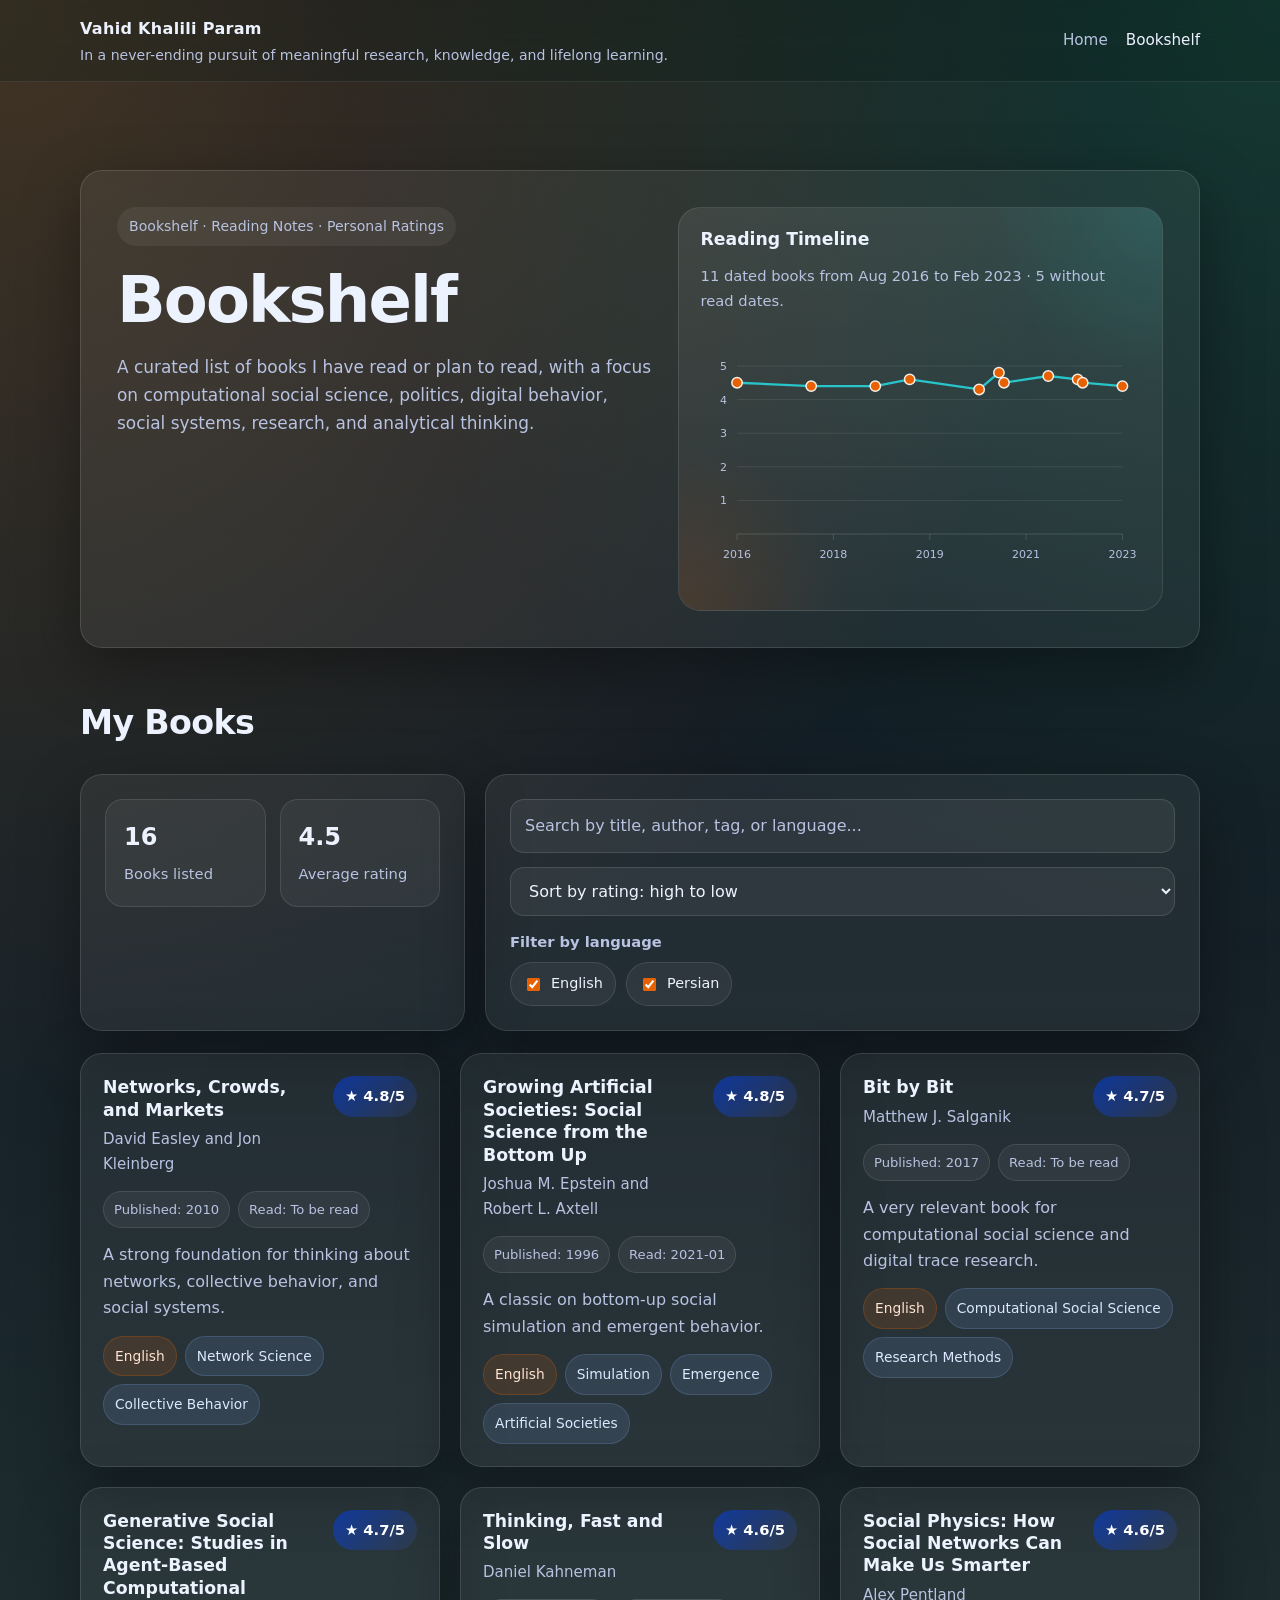
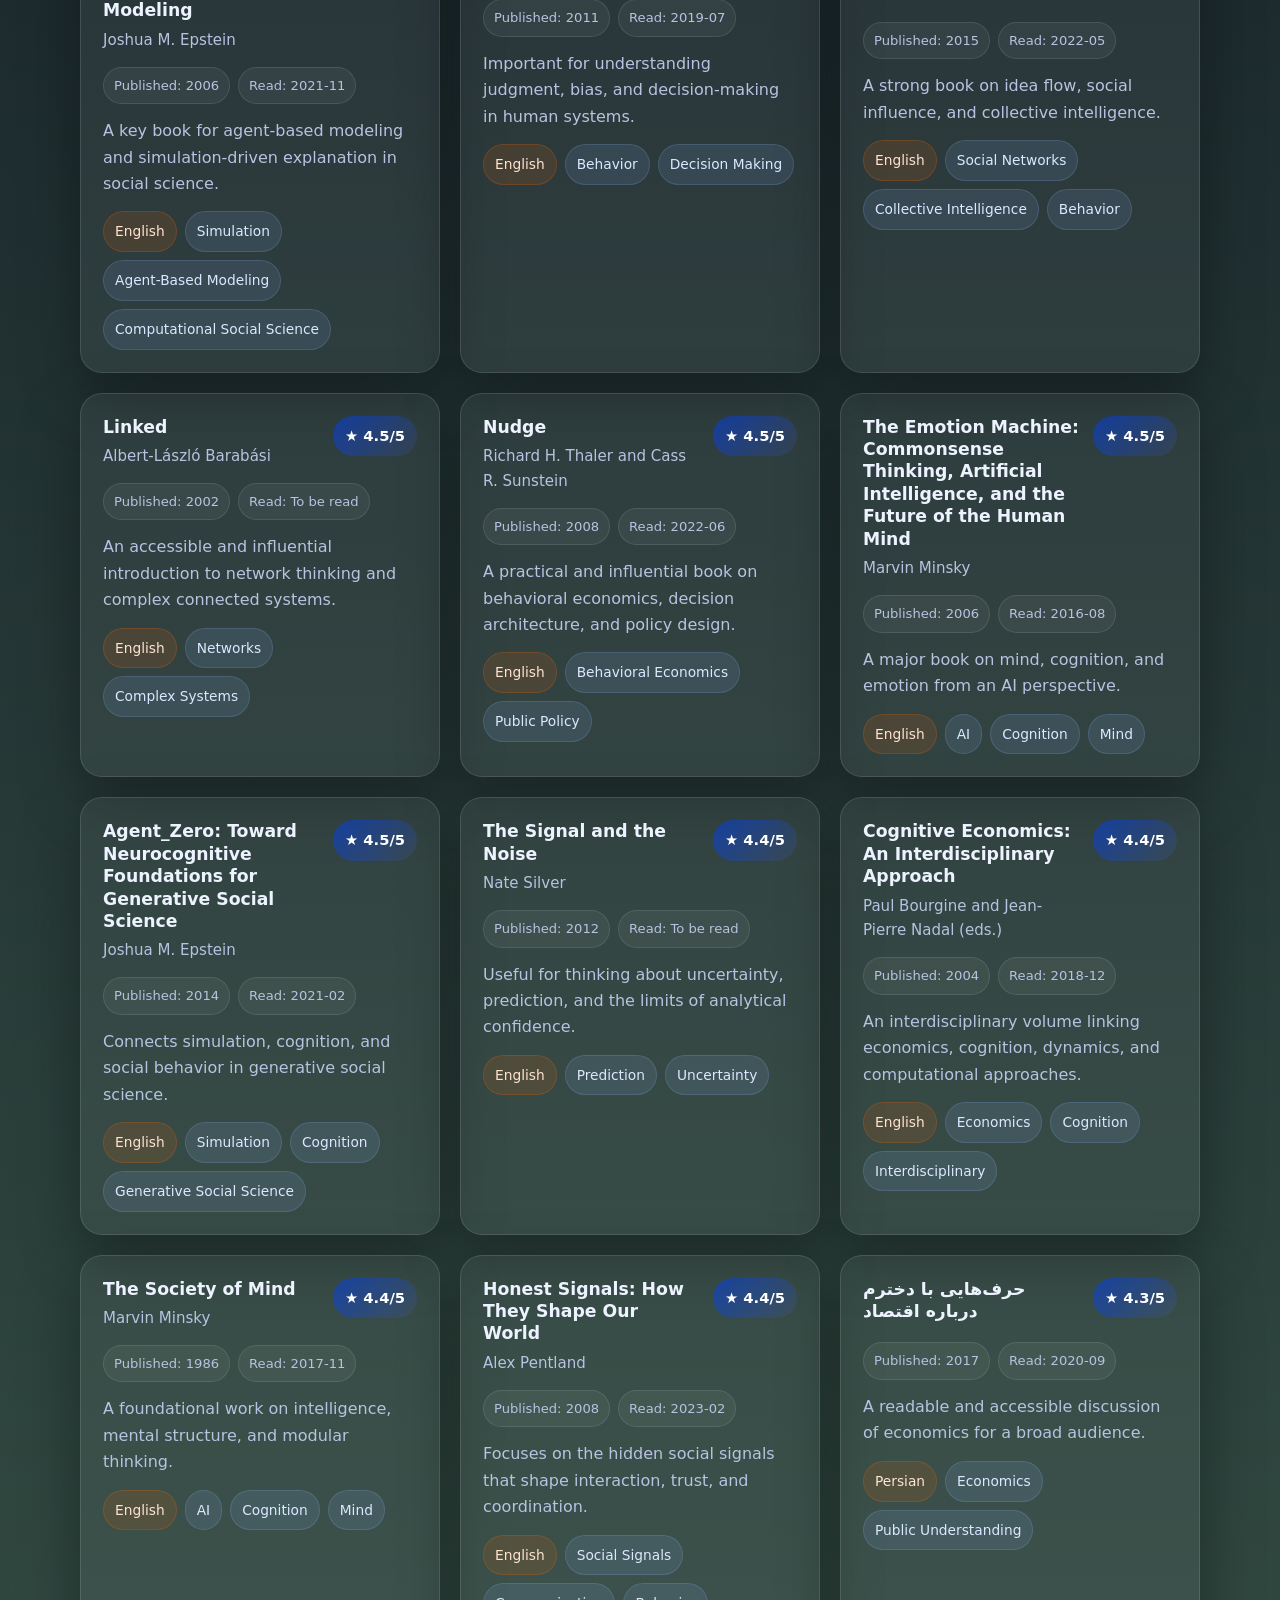
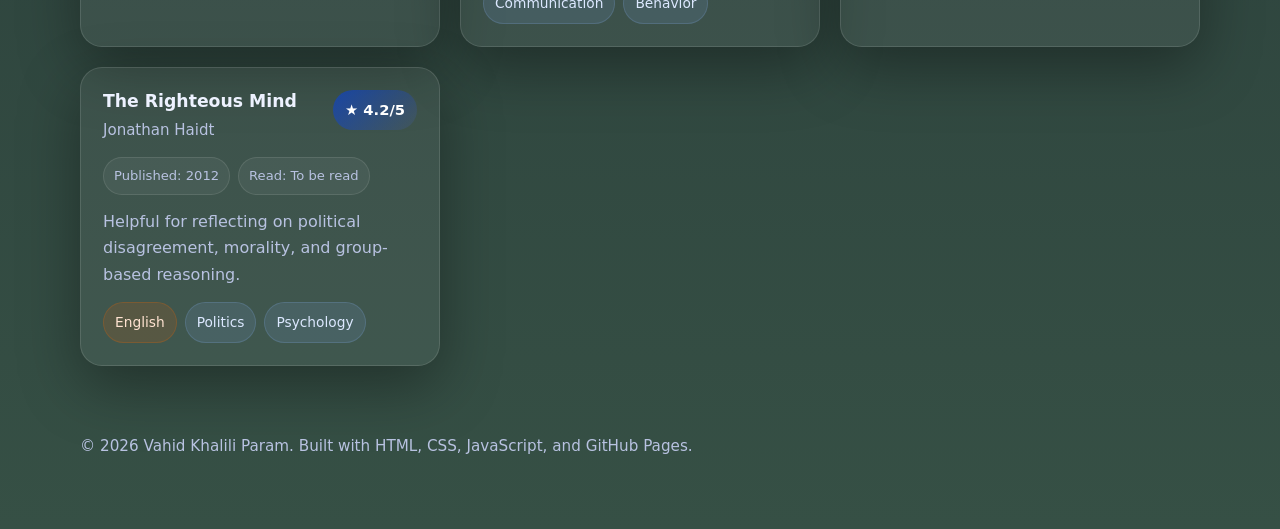
==== bookshelf/index.html @ 1da54e29 "Add reading visualization card and enhance bookshelf layout" ====
<!DOCTYPE html>
<html lang="en">
<head>
  <meta charset="UTF-8" />
  <meta name="viewport" content="width=device-width, initial-scale=1.0" />
  <title>Bookshelf | Vahid Khalili Param</title>
  <meta
    name="description"
    content="A personal bookshelf by Vahid Khalili Param, featuring selected books and ratings across computational social science, networks, politics, and research."
  />
  <meta name="robots" content="index,follow" />
  <link rel="canonical" href="https://vahidparam.com/bookshelf/" />

  <style>
    :root {
      --bg: #0b1020;
      --bg-soft: #131a31;
      --card: rgba(255,255,255,0.06);
      --card-border: rgba(255,255,255,0.12);
      --text: #edf2ff;
      --muted: #b8c2e1;
      --accent: #E86100;
      --accent-2: #003fec8f;
      --accent-3: #7177cf1a;
      --lab_accent: rgba(39, 208, 214, 0.582);
      --shadow: 0 20px 60px rgba(0,0,0,0.35);
      --radius: 22px;
      --max: 1120px;
    }

    * { box-sizing: border-box; }
    html { scroll-behavior: smooth; }

    body {
      margin: 0;
      font-family: Inter, ui-sans-serif, system-ui, -apple-system, BlinkMacSystemFont, "Segoe UI", sans-serif;
      color: var(--text);
      background:
        radial-gradient(circle at top left, rgba(179, 127, 50, 0.329), transparent 28%),
        radial-gradient(circle at top right, rgba(27, 77, 60, 0.699), transparent 24%),
        linear-gradient(180deg, #0a0f1d 0%, #365045 100%);
      line-height: 1.65;
      min-height: 100vh;
    }

    a { color: inherit; text-decoration: none; }
    img { max-width: 100%; display: block; }

    .container {
      width: min(var(--max), calc(100% - 32px));
      margin: 0 auto;
    }

    .topbar {
      position: sticky;
      top: 0;
      z-index: 30;
      backdrop-filter: blur(22px);
      background: rgba(10, 29, 25, 0.253);
      border-bottom: 1px solid rgba(255,255,255,0.08);
    }

    .nav {
      display: flex;
      align-items: center;
      justify-content: space-between;
      padding: 16px 0;
      gap: 16px;
    }

    .brand {
      font-weight: 800;
      letter-spacing: 0.02em;
      display: inline-block;
    }

    .brand-block {
      display: flex;
      flex-direction: column;
      align-items: flex-start;
      gap: 4px;
    }

    .brand-subtitle {
      font-size: 0.88rem;
      color: var(--muted);
      line-height: 1.3;
    }

    .nav-links {
      display: flex;
      gap: 18px;
      flex-wrap: wrap;
      color: var(--muted);
      font-size: 0.95rem;
    }

    .nav-links a:hover,
    .nav-links a.active {
      color: var(--text);
    }

    .page-hero {
      padding: 88px 0 28px;
    }

    .hero-card,
    .panel,
    .book-card {
      background: var(--card);
      border: 1px solid var(--card-border);
      border-radius: var(--radius);
      box-shadow: var(--shadow);
    }

    .hero-card {
      padding: 36px;
    }

    .page-hero-grid {
      display: grid;
      grid-template-columns: 1.05fr 0.95fr;
      gap: 24px;
      align-items: stretch;
    }

    .eyebrow {
      display: inline-flex;
      align-items: center;
      gap: 8px;
      padding: 8px 12px;
      border-radius: 999px;
      background: rgba(255,255,255,0.06);
      color: var(--muted);
      font-size: 0.88rem;
      margin-bottom: 18px;
    }

    h1, h2, h3 {
      line-height: 1.15;
      margin: 0 0 10px;
    }

    h1 {
      font-size: clamp(2.2rem, 5vw, 4.2rem);
      letter-spacing: -0.03em;
      margin-bottom: 16px;
    }

    h2 {
      font-size: clamp(1.6rem, 2.6vw, 2.3rem);
      letter-spacing: -0.02em;
      margin-bottom: 14px;
    }

    .lead {
      color: var(--muted);
      font-size: 1.06rem;
      max-width: 70ch;
      margin-bottom: 0;
    }

    .reading-viz-card {
      position: relative;
      min-height: 100%;
      padding: 22px;
      border-radius: 22px;
      background: linear-gradient(180deg, rgba(255,255,255,0.08), rgba(255,255,255,0.03));
      border: 1px solid rgba(255,255,255,0.1);
      overflow: hidden;
    }

    .reading-viz-card::after {
      content: "";
      position: absolute;
      inset: 0;
      pointer-events: none;
      background:
        radial-gradient(circle at top right, rgba(39, 208, 214, 0.12), transparent 28%),
        radial-gradient(circle at bottom left, rgba(232, 97, 0, 0.14), transparent 26%);
    }

    .reading-viz-head,
    .timeline-chart,
    .timeline-tooltip {
      position: relative;
      z-index: 1;
    }

    .reading-viz-head {
      margin-bottom: 12px;
    }

    .reading-viz-title {
      font-size: 1.08rem;
      margin-bottom: 6px;
    }

    .timeline-chart {
      position: relative;
      min-height: 260px;
    }

    .timeline-svg {
      width: 100%;
      height: 260px;
      display: block;
      overflow: visible;
    }

    .timeline-grid {
      stroke: rgba(255,255,255,0.08);
      stroke-width: 1;
    }

    .timeline-axis {
      stroke: rgba(255,255,255,0.14);
      stroke-width: 1;
    }

    .timeline-line {
      fill: none;
      stroke: rgba(39, 208, 214, 0.92);
      stroke-width: 2.3;
      stroke-linecap: round;
      stroke-linejoin: round;
    }

    .timeline-point {
      fill: var(--accent);
      stroke: rgba(255,255,255,0.9);
      stroke-width: 1.5;
      cursor: pointer;
      transition: transform 0.18s ease, r 0.18s ease, fill 0.18s ease, stroke 0.18s ease;
      transform-origin: center;
    }

    .timeline-point.is-active {
      fill: rgba(39, 208, 214, 0.96);
      stroke: #ffffff;
    }

    .timeline-label {
      fill: var(--muted);
      font-size: 11px;
      font-family: Inter, ui-sans-serif, system-ui, -apple-system, BlinkMacSystemFont, "Segoe UI", sans-serif;
    }

    .timeline-tooltip {
      position: absolute;
      top: 0;
      left: 0;
      max-width: min(290px, calc(100% - 16px));
      padding: 14px 16px;
      border-radius: 16px;
      background: rgba(10,16,32,0.96);
      border: 1px solid rgba(255,255,255,0.12);
      box-shadow: 0 18px 40px rgba(0,0,0,0.38);
      pointer-events: none;
      transform: translate(-9999px, -9999px);
      backdrop-filter: blur(10px);
    }

    .timeline-tooltip[hidden] {
      display: none;
    }

    .tooltip-title {
      font-size: 0.98rem;
      font-weight: 700;
      margin-bottom: 4px;
      line-height: 1.35;
    }

    .tooltip-author {
      color: var(--muted);
      font-size: 0.9rem;
      margin-bottom: 8px;
    }

    .tooltip-row {
      font-size: 0.86rem;
      color: var(--text);
      margin-bottom: 4px;
      line-height: 1.4;
    }

    .timeline-empty {
      min-height: 180px;
      display: grid;
      place-items: center;
      text-align: center;
      padding: 20px;
      border-radius: 18px;
      background: rgba(255,255,255,0.03);
      border: 1px dashed rgba(255,255,255,0.12);
      color: var(--muted);
    }

    section {
      padding: 28px 0;
    }

    .section-head {
      display: flex;
      align-items: end;
      justify-content: space-between;
      gap: 20px;
      margin-bottom: 18px;
    }

    .panel {
      padding: 24px;
    }

    .books-toolbar {
      display: grid;
      grid-template-columns: 0.7fr 1.3fr;
      gap: 20px;
      margin-bottom: 22px;
    }

    .stats-row {
      display: grid;
      grid-template-columns: repeat(2, 1fr);
      gap: 14px;
    }

    .stat {
      padding: 18px;
      border-radius: 18px;
      background: rgba(255,255,255,0.05);
      border: 1px solid rgba(255,255,255,0.1);
    }

    .stat strong {
      display: block;
      font-size: 1.5rem;
      margin-bottom: 4px;
    }

    .search-wrap {
      display: flex;
      flex-direction: column;
      gap: 14px;
      justify-content: center;
    }

    .search-input,
    .sort-select {
      width: 100%;
      padding: 13px 14px;
      border-radius: 14px;
      border: 1px solid rgba(255,255,255,0.12);
      background: rgba(255,255,255,0.06);
      color: var(--text);
      outline: none;
      font: inherit;
    }

    .search-input::placeholder {
      color: var(--muted);
    }

    .sort-select option {
      background: #12201d;
      color: var(--text);
    }

    .filter-title {
      font-size: 0.92rem;
      color: var(--muted);
      margin-bottom: 8px;
      font-weight: 600;
    }

    .language-filters {
      display: flex;
      flex-wrap: wrap;
      gap: 10px;
    }

    .filter-chip {
      display: inline-flex;
      align-items: center;
      gap: 8px;
      padding: 9px 12px;
      border-radius: 999px;
      background: rgba(255,255,255,0.05);
      border: 1px solid rgba(255,255,255,0.1);
      color: var(--text);
      cursor: pointer;
      user-select: none;
      font-size: 0.9rem;
    }

    .filter-chip input {
      accent-color: var(--accent);
      cursor: pointer;
    }

    .books-grid {
      display: grid;
      grid-template-columns: repeat(3, 1fr);
      gap: 20px;
    }

    .book-card {
      padding: 22px;
      transition: transform 0.18s ease, border-color 0.18s ease;
    }

    .book-card:hover {
      transform: translateY(-4px);
      border-color: rgba(138,180,255,0.35);
    }

    .book-top {
      display: flex;
      align-items: flex-start;
      justify-content: space-between;
      gap: 14px;
      margin-bottom: 14px;
    }

    .book-title {
      margin: 0;
      font-size: 1.08rem;
      line-height: 1.3;
    }

    .book-author {
      color: var(--muted);
      font-size: 0.94rem;
      margin-top: 6px;
    }

    .rating-badge {
      flex-shrink: 0;
      padding: 8px 12px;
      border-radius: 999px;
      background: linear-gradient(135deg, var(--accent-2), var(--accent-3));
      color: #fff;
      font-weight: 800;
      font-size: 0.92rem;
      white-space: nowrap;
    }

    .book-meta {
      display: flex;
      flex-wrap: wrap;
      gap: 8px;
      margin: 0 0 14px;
    }

    .meta-pill {
      padding: 7px 10px;
      border-radius: 999px;
      background: rgba(255,255,255,0.05);
      border: 1px solid rgba(255,255,255,0.1);
      color: var(--muted);
      font-size: 0.82rem;
    }

    .book-notes {
      color: var(--muted);
      margin: 0 0 14px;
      min-height: 52px;
    }

    .book-tags {
      display: flex;
      flex-wrap: wrap;
      gap: 8px;
    }

    .tag {
      padding: 8px 11px;
      border-radius: 999px;
      background: rgba(138,180,255,0.12);
      color: #dce8ff;
      border: 1px solid rgba(138,180,255,0.18);
      font-size: 0.86rem;
    }

    .tag-language {
      background: rgba(232, 97, 0, 0.14);
      border: 1px solid rgba(232, 97, 0, 0.24);
      color: #ffe3d1;
    }

    .empty-state {
      grid-column: 1 / -1;
      padding: 28px;
      border-radius: var(--radius);
      background: rgba(255,255,255,0.05);
      border: 1px solid rgba(255,255,255,0.1);
      color: var(--muted);
    }

    footer {
      padding: 40px 0 70px;
      color: var(--muted);
      font-size: 0.95rem;
    }

    .small {
      font-size: 0.92rem;
      color: var(--muted);
    }

    @media (max-width: 980px) {
      .page-hero-grid,
      .books-toolbar {
        grid-template-columns: 1fr;
      }

      .books-grid {
        grid-template-columns: 1fr 1fr;
      }
    }

    @media (max-width: 720px) {
      .nav {
        align-items: start;
        flex-direction: column;
      }

      .page-hero {
        padding-top: 56px;
      }

      .hero-card,
      .panel,
      .book-card,
      .reading-viz-card {
        padding: 22px;
      }

      .stats-row,
      .books-grid {
        grid-template-columns: 1fr;
      }

      .timeline-tooltip {
        max-width: calc(100% - 12px);
      }
    }
  </style>
</head>
<body>
  <header class="topbar">
    <div class="container nav">
      <div class="brand-block">
        <a class="brand" href="../">Vahid Khalili Param</a>
        <span class="brand-subtitle">In a never-ending pursuit of meaningful research, knowledge, and lifelong learning.</span>
      </div>

      <nav class="nav-links">
        <a href="../">Home</a>
        <a href="./" class="active">Bookshelf</a>
      </nav>
    </div>
  </header>

  <main>
    <section class="page-hero">
      <div class="container">
        <div class="hero-card">
          <div class="page-hero-grid">
            <div>
              <div class="eyebrow">Bookshelf · Reading Notes · Personal Ratings</div>
              <h1>Bookshelf</h1>
              <p class="lead">
                A curated list of books I have read or plan to read, with a focus on computational social science, politics, digital behavior, social systems, research, and analytical thinking.
              </p>
            </div>

            <div class="reading-viz-card">
              <div class="reading-viz-head">
                <div>
                  <h3 class="reading-viz-title">Reading Timeline</h3>
                  <p id="reading-timeline-meta" class="small">Hover points to inspect books over time.</p>
                </div>
              </div>

              <div id="reading-timeline" class="timeline-chart"></div>
              <div id="timeline-tooltip" class="timeline-tooltip" hidden></div>
            </div>
          </div>
        </div>
      </div>
    </section>

    <section>
      <div class="container">
        <div class="section-head">
          <div>
            <h2>My Books</h2>
          </div>
        </div>

        <div class="books-toolbar">
          <div class="panel">
            <div class="stats-row">
              <div class="stat">
                <strong id="total-books">0</strong>
                <span class="small">Books listed</span>
              </div>
              <div class="stat">
                <strong id="avg-rating">0.0</strong>
                <span class="small">Average rating</span>
              </div>
            </div>
          </div>

          <div class="panel search-wrap">
            <input
              id="search-input"
              class="search-input"
              type="text"
              placeholder="Search by title, author, tag, or language..."
            />

            <select id="sort-select" class="sort-select">
              <option value="rating-desc">Sort by rating: high to low</option>
              <option value="rating-asc">Sort by rating: low to high</option>
              <option value="title-asc">Sort by title: A to Z</option>
              <option value="title-desc">Sort by title: Z to A</option>
            </select>

            <div>
              <div class="filter-title">Filter by language</div>
              <div class="language-filters">
                <label class="filter-chip">
                  <input type="checkbox" class="language-checkbox" value="English" checked />
                  <span>English</span>
                </label>
                <label class="filter-chip">
                  <input type="checkbox" class="language-checkbox" value="Persian" checked />
                  <span>Persian</span>
                </label>
              </div>
            </div>
          </div>
        </div>

        <div id="books-grid" class="books-grid"></div>
      </div>
    </section>
  </main>

  <footer>
    <div class="container">
      <span>© <span id="year"></span> Vahid Khalili Param. Built with HTML, CSS, JavaScript, and GitHub Pages.</span>
    </div>
  </footer>

  <script src="./books-visualization.js"></script>
  <script>
    document.getElementById("year").textContent = new Date().getFullYear();

    let books = [];
    let currentTimelineData = [];

    const booksGrid = document.getElementById("books-grid");
    const searchInput = document.getElementById("search-input");
    const sortSelect = document.getElementById("sort-select");
    const totalBooksEl = document.getElementById("total-books");
    const avgRatingEl = document.getElementById("avg-rating");
    const languageCheckboxes = document.querySelectorAll(".language-checkbox");

    function updateStats(data) {
      totalBooksEl.textContent = data.length;

      if (!data.length) {
        avgRatingEl.textContent = "0.0";
        return;
      }

      const avg = data.reduce((sum, book) => sum + Number(book.rating || 0), 0) / data.length;
      avgRatingEl.textContent = avg.toFixed(1);
    }

    function sortBooks(data, sortMode) {
      const sorted = [...data];

      switch (sortMode) {
        case "rating-asc":
          sorted.sort((a, b) => Number(a.rating || 0) - Number(b.rating || 0));
          break;
        case "title-asc":
          sorted.sort((a, b) => (a.title || "").localeCompare(b.title || ""));
          break;
        case "title-desc":
          sorted.sort((a, b) => (b.title || "").localeCompare(a.title || ""));
          break;
        case "rating-desc":
        default:
          sorted.sort((a, b) => Number(b.rating || 0) - Number(a.rating || 0));
      }

      return sorted;
    }

    function getSelectedLanguages() {
      return [...languageCheckboxes]
        .filter(checkbox => checkbox.checked)
        .map(checkbox => checkbox.value);
    }

    function renderBooks() {
      const query = searchInput.value.trim().toLowerCase();
      const sortMode = sortSelect.value;
      const selectedLanguages = getSelectedLanguages();

      const filtered = books.filter(book => {
        const matchesLanguage =
          selectedLanguages.length === 0 || selectedLanguages.includes(book.language);

        const haystack = [
          book.title || "",
          book.author || "",
          book.language || "",
          book.read_date || "",
          book.published_year || "",
          ...(book.tags || []),
          book.notes || ""
        ]
          .join(" ")
          .toLowerCase();

        const matchesQuery = haystack.includes(query);

        return matchesLanguage && matchesQuery;
      });

      const sorted = sortBooks(filtered, sortMode);
      currentTimelineData = sorted;

      updateStats(sorted);

      if (window.renderReadingTimeline) {
        window.renderReadingTimeline(currentTimelineData, {
          targetId: "reading-timeline",
          metaId: "reading-timeline-meta",
          tooltipId: "timeline-tooltip"
        });
      }

      if (!sorted.length) {
        booksGrid.innerHTML = `
          <div class="empty-state">
            No books match your current search or language filter.
          </div>
        `;
        return;
      }

      booksGrid.innerHTML = sorted.map(book => `
        <article class="book-card">
          <div class="book-top">
            <div>
              <h3 class="book-title">${book.title || ""}</h3>
              <div class="book-author">${book.author || " "}</div>
            </div>
            <div class="rating-badge">★ ${Number(book.rating || 0).toFixed(1)}/5</div>
          </div>

          <div class="book-meta">
            <span class="meta-pill">Published: ${book.published_year || "—"}</span>
            <span class="meta-pill">Read: ${book.read_date || "—"}</span>
          </div>

          <p class="book-notes">${book.notes || ""}</p>

          <div class="book-tags">
            <span class="tag tag-language">${book.language || "Unknown"}</span>
            ${(book.tags || []).map(tag => `<span class="tag">${tag}</span>`).join("")}
          </div>
        </article>
      `).join("");
    }

    async function loadBooks() {
      booksGrid.innerHTML = `
        <div class="empty-state">
          Loading books...
        </div>
      `;

      if (window.renderReadingTimeline) {
        window.renderReadingTimeline([], {
          targetId: "reading-timeline",
          metaId: "reading-timeline-meta",
          tooltipId: "timeline-tooltip"
        });
      }

      try {
        const response = await fetch("./books.json");

        if (!response.ok) {
          throw new Error(`Failed to load books.json (${response.status})`);
        }

        books = await response.json();
        renderBooks();
      } catch (error) {
        console.error(error);
        booksGrid.innerHTML = `
          <div class="empty-state">
            Could not load the book list.
          </div>
        `;
        totalBooksEl.textContent = "0";
        avgRatingEl.textContent = "0.0";

        if (window.renderReadingTimeline) {
          window.renderReadingTimeline([], {
            targetId: "reading-timeline",
            metaId: "reading-timeline-meta",
            tooltipId: "timeline-tooltip"
          });
        }
      }
    }

    searchInput.addEventListener("input", renderBooks);
    sortSelect.addEventListener("change", renderBooks);
    languageCheckboxes.forEach(checkbox => {
      checkbox.addEventListener("change", renderBooks);
    });

    if (window.setupReadingTimelineResize) {
      window.setupReadingTimelineResize(() => currentTimelineData, {
        targetId: "reading-timeline",
        metaId: "reading-timeline-meta",
        tooltipId: "timeline-tooltip"
      });
    }

    loadBooks();
  </script>
</body>
</html>
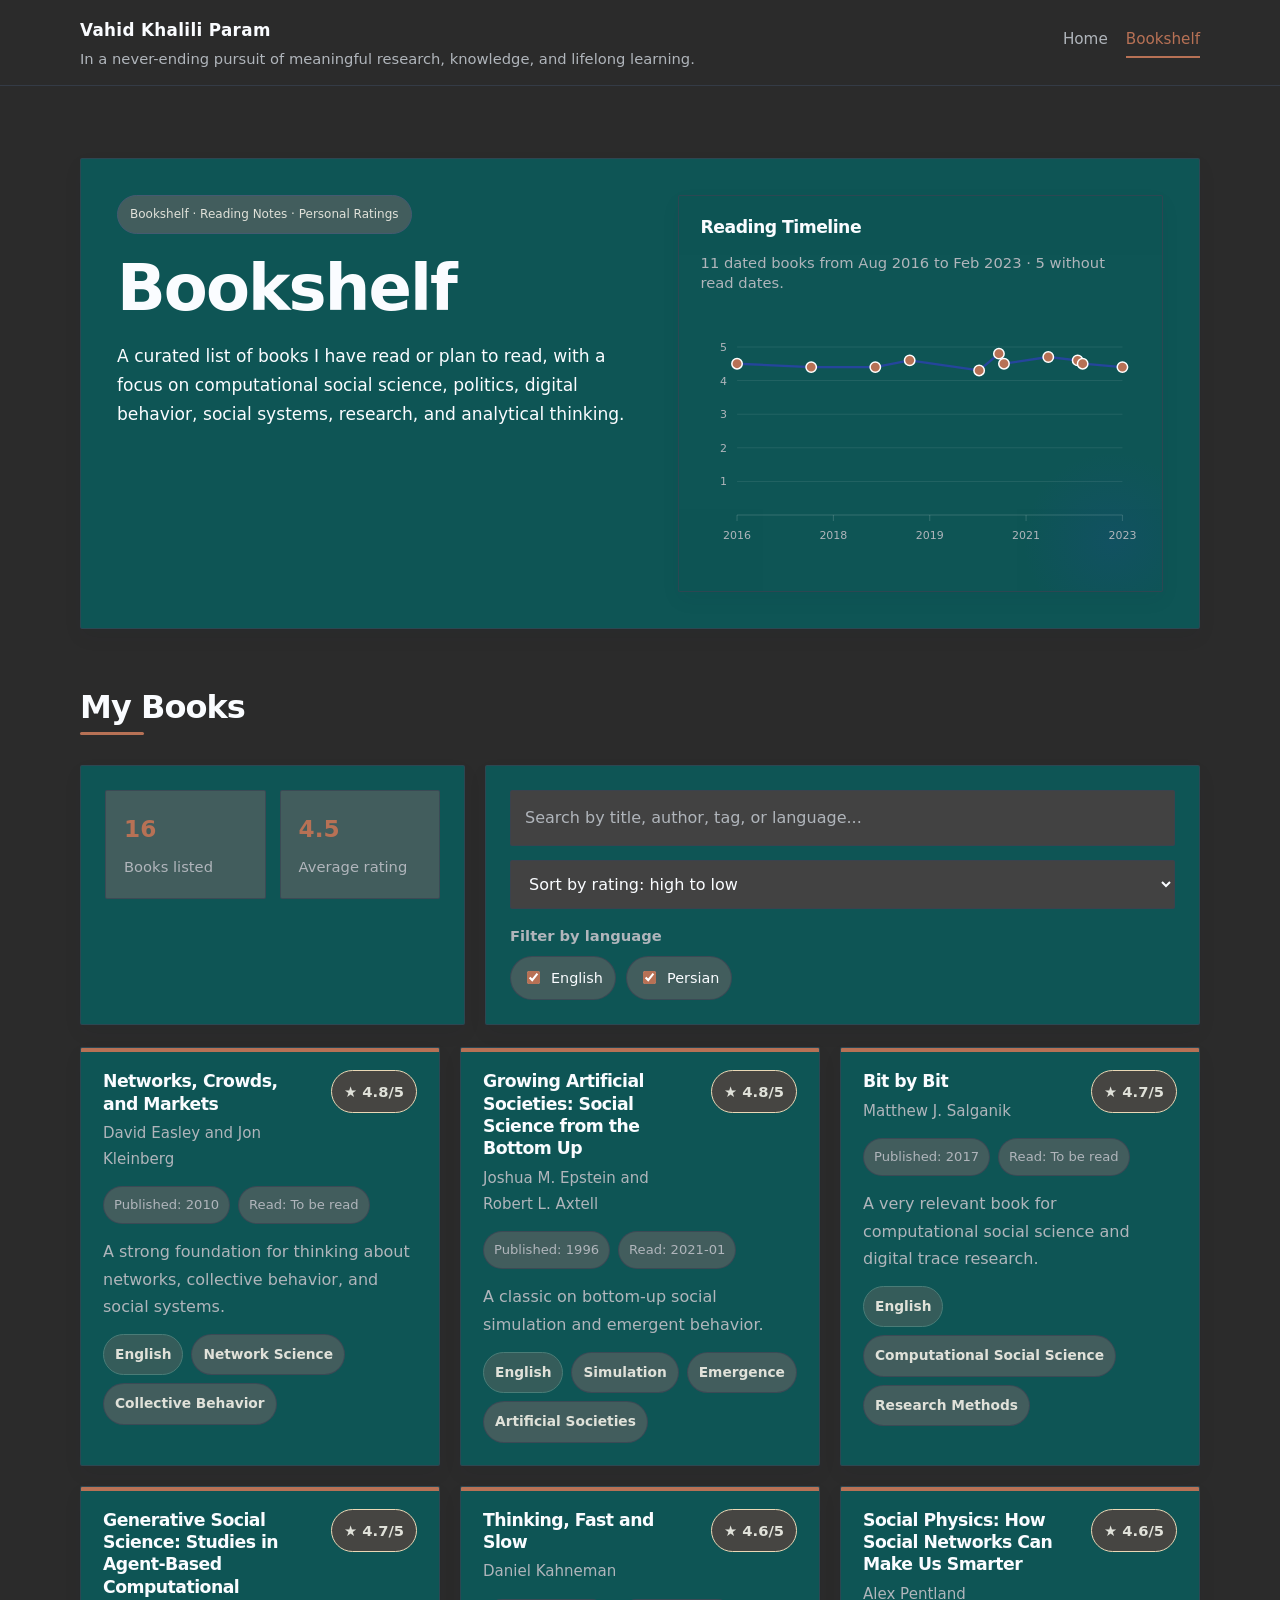
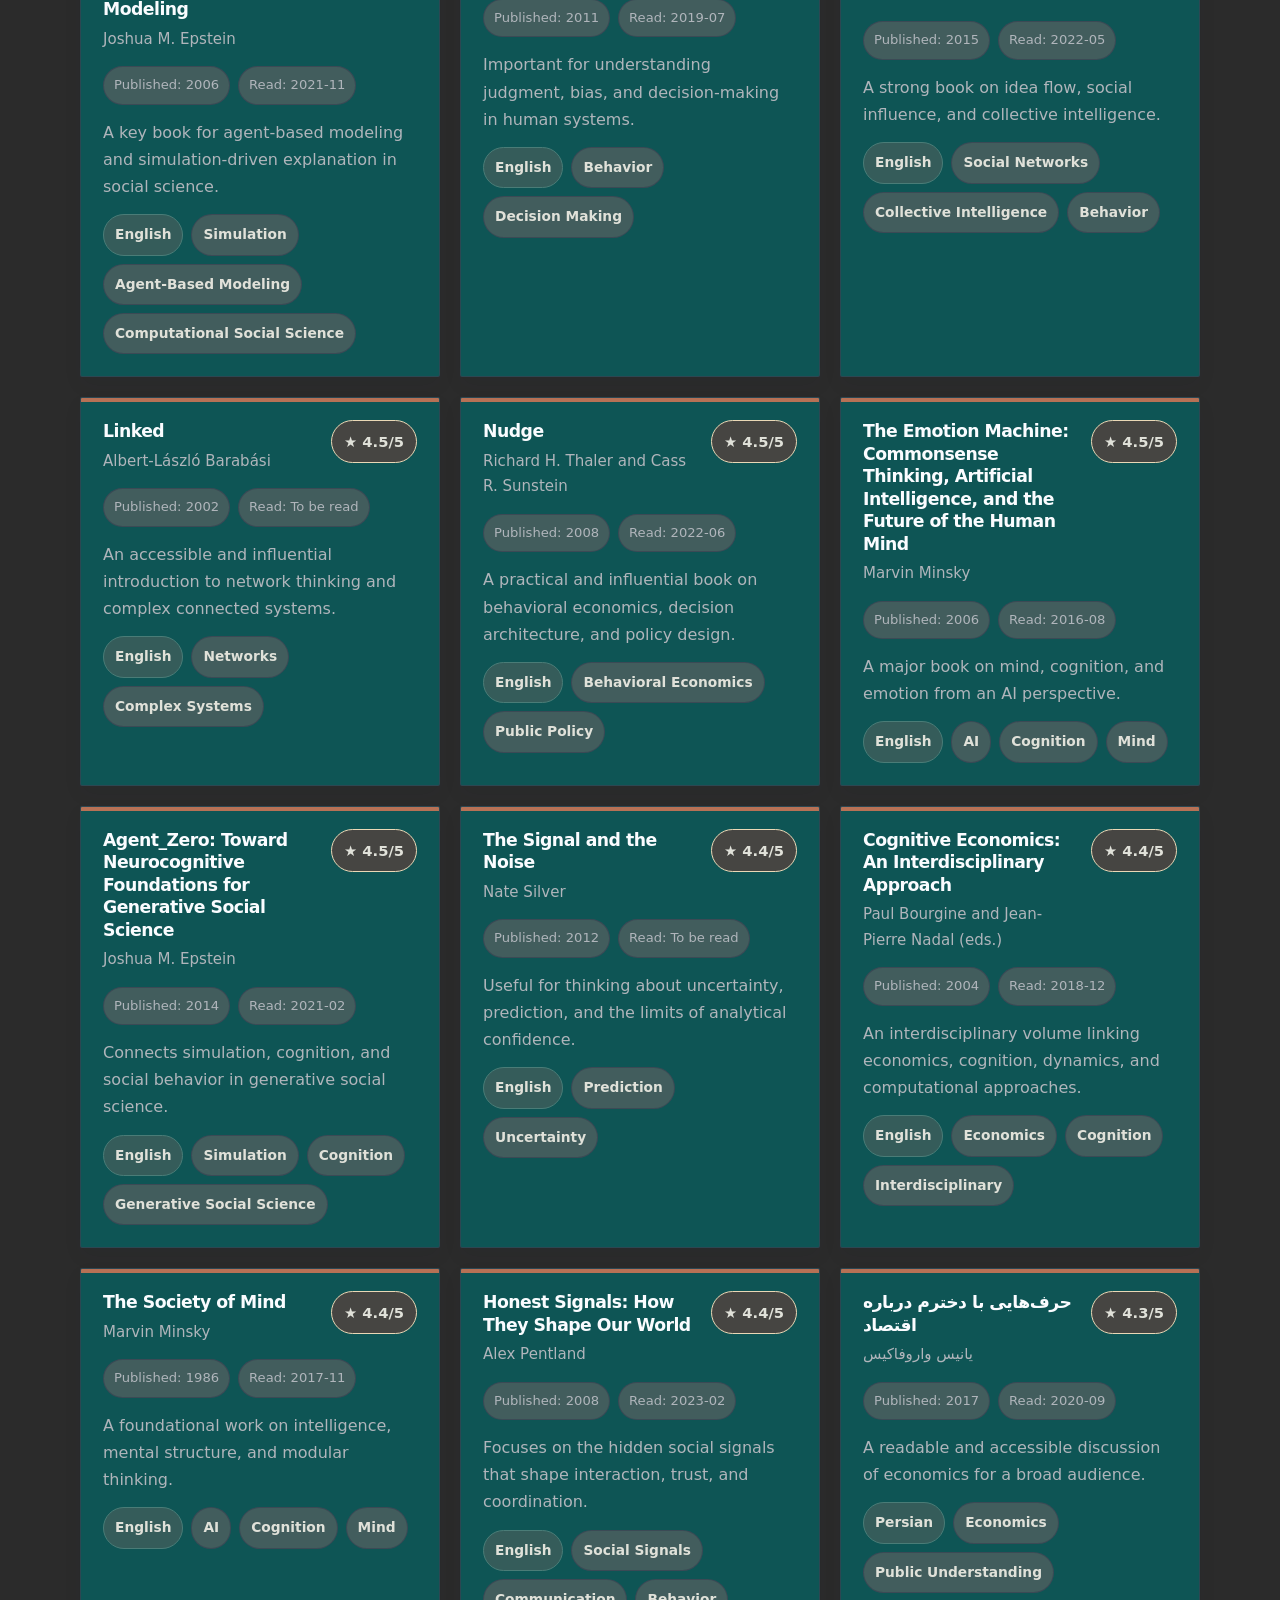
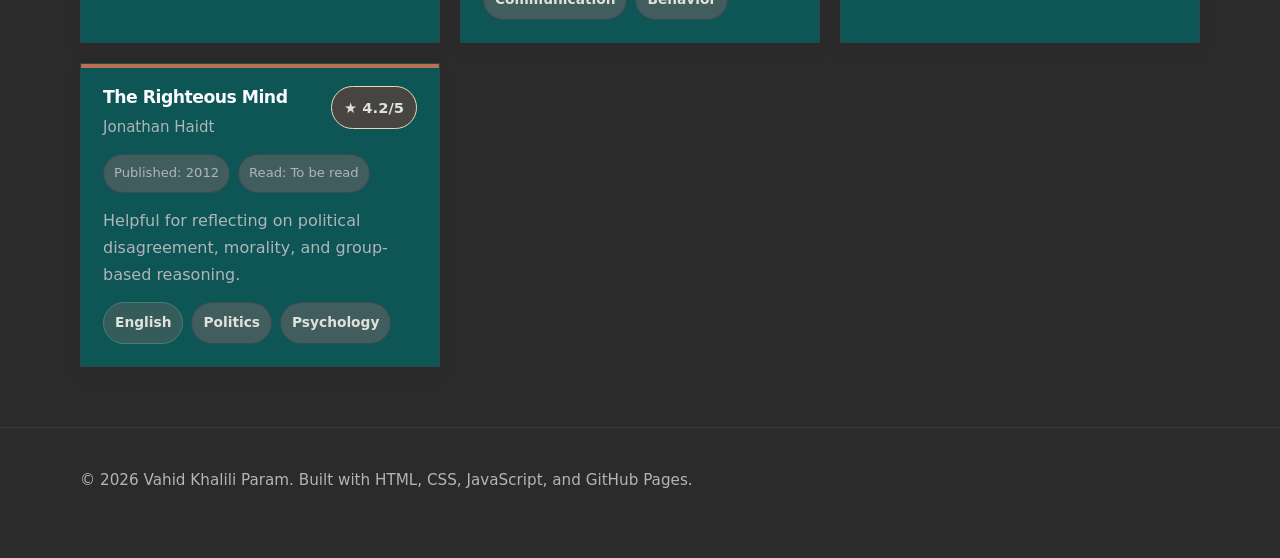
==== commit 7b37a8c2: "upgrade the main design identity" ====
--- a/bookshelf/index.html
+++ b/bookshelf/index.html
@@ -13,18 +13,24 @@
 
   <style>
     :root {
-      --bg: #0b1020;
-      --bg-soft: #131a31;
-      --card: rgba(255,255,255,0.06);
-      --card-border: rgba(255,255,255,0.12);
-      --text: #edf2ff;
-      --muted: #b8c2e1;
-      --accent: #E86100;
-      --accent-2: #003fec8f;
-      --accent-3: #7177cf1a;
-      --lab_accent: rgba(39, 208, 214, 0.582);
-      --shadow: 0 20px 60px rgba(0,0,0,0.35);
-      --radius: 22px;
+      --bg: #2b2b2b;
+      --bg-soft: #424242;
+      --surface: #0e5555;
+      --surface-2: #425d5d;
+      --border: #394252b6;
+      --border-strong: #6780c0;
+      --text: #fafcff;
+      --muted: #b0b5bb;
+      --accent: #b77155;
+      --accent-2: #25459c;
+      --accent-soft: #e0e1d9;
+      --lab-accent: #135f52;
+      --lab-soft: #355c5a;
+      --gold-soft: #464542;
+      --gold-border: #ead8b6;
+      --shadow-sm: 0 8px 20px rgba(20, 32, 51, 0.05);
+      --shadow-md: 0 18px 36px rgba(20, 32, 51, 0.08);
+      --radius: 2px;
       --max: 1120px;
     }
 
@@ -35,12 +41,10 @@
       margin: 0;
       font-family: Inter, ui-sans-serif, system-ui, -apple-system, BlinkMacSystemFont, "Segoe UI", sans-serif;
       color: var(--text);
-      background:
-        radial-gradient(circle at top left, rgba(179, 127, 50, 0.329), transparent 28%),
-        radial-gradient(circle at top right, rgba(27, 77, 60, 0.699), transparent 24%),
-        linear-gradient(180deg, #0a0f1d 0%, #365045 100%);
-      line-height: 1.65;
+      background: var(--bg);
+      line-height: 1.7;
       min-height: 100vh;
+      position: relative;
     }
 
     a { color: inherit; text-decoration: none; }
@@ -55,9 +59,8 @@
       position: sticky;
       top: 0;
       z-index: 30;
-      backdrop-filter: blur(22px);
-      background: rgba(10, 29, 25, 0.253);
-      border-bottom: 1px solid rgba(255,255,255,0.08);
+      background: var(--bg);
+      border-bottom: 1px solid var(--border);
     }
 
     .nav {
@@ -69,9 +72,10 @@
     }
 
     .brand {
-      font-weight: 800;
+      font-weight: 600;
       letter-spacing: 0.02em;
       display: inline-block;
+      font-size: 1.05rem;
     }
 
     .brand-block {
@@ -81,10 +85,11 @@
       gap: 4px;
     }
 
-    .brand-subtitle {
-      font-size: 0.88rem;
-      color: var(--muted);
-      line-height: 1.3;
+    .brand-subtitle,
+    .small {
+      font-size: 0.92rem;
+      color: var(--muted);
+      line-height: 1.4;
     }
 
     .nav-links {
@@ -93,24 +98,32 @@
       flex-wrap: wrap;
       color: var(--muted);
       font-size: 0.95rem;
+      font-weight: 500;
+    }
+
+    .nav-links a {
+      padding-bottom: 4px;
+      border-bottom: 2px solid transparent;
+      transition: color 0.18s ease, border-color 0.18s ease;
     }
 
     .nav-links a:hover,
     .nav-links a.active {
-      color: var(--text);
+      color: var(--accent);
+      border-color: var(--accent);
     }
 
     .page-hero {
-      padding: 88px 0 28px;
+      padding: 72px 0 28px;
     }
 
     .hero-card,
     .panel,
     .book-card {
-      background: var(--card);
-      border: 1px solid var(--card-border);
+      background: var(--surface);
+      border: 1px solid var(--border);
       border-radius: var(--radius);
-      box-shadow: var(--shadow);
+      box-shadow: var(--shadow-sm);
     }
 
     .hero-card {
@@ -129,34 +142,39 @@
       align-items: center;
       gap: 8px;
       padding: 8px 12px;
-      border-radius: 999px;
-      background: rgba(255,255,255,0.06);
-      color: var(--muted);
-      font-size: 0.88rem;
+      border-radius: 20px;
+      background: var(--surface-2);
+      color: var(--accent-soft);
+      font-size: 0.75rem;
+      font-weight: 500;
       margin-bottom: 18px;
+      border: 1px solid #445a71;
     }
 
     h1, h2, h3 {
       line-height: 1.15;
       margin: 0 0 10px;
+      letter-spacing: -0.03em;
     }
 
     h1 {
-      font-size: clamp(2.2rem, 5vw, 4.2rem);
-      letter-spacing: -0.03em;
+      font-size: clamp(2.4rem, 5vw, 4rem);
       margin-bottom: 16px;
     }
 
     h2 {
-      font-size: clamp(1.6rem, 2.6vw, 2.3rem);
-      letter-spacing: -0.02em;
-      margin-bottom: 14px;
+      font-size: clamp(1.55rem, 2.5vw, 2.15rem);
+      margin-bottom: 12px;
+    }
+
+    h3 {
+      font-size: 1.14rem;
     }
 
     .lead {
-      color: var(--muted);
-      font-size: 1.06rem;
-      max-width: 70ch;
+      color: var(--text);
+      font-size: 1.07rem;
+      max-width: 55ch;
       margin-bottom: 0;
     }
 
@@ -164,20 +182,34 @@
       position: relative;
       min-height: 100%;
       padding: 22px;
-      border-radius: 22px;
-      background: linear-gradient(180deg, rgba(255,255,255,0.08), rgba(255,255,255,0.03));
-      border: 1px solid rgba(255,255,255,0.1);
+      border-radius: var(--radius);
+      background: var(--surface);
+      border: 1px solid var(--border);
       overflow: hidden;
-    }
-
-    .reading-viz-card::after {
+      box-shadow: var(--shadow-sm);
+    }
+
+    .reading-viz-card::before {
       content: "";
       position: absolute;
       inset: 0;
       pointer-events: none;
       background:
-        radial-gradient(circle at top right, rgba(39, 208, 214, 0.12), transparent 28%),
-        radial-gradient(circle at bottom left, rgba(232, 97, 0, 0.14), transparent 26%);
+        linear-gradient(90deg, transparent 0 24px, rgba(255, 255, 255, 0.015) 24px 25px, transparent 25px 100%),
+        linear-gradient(transparent 0 24px, rgba(255, 255, 255, 0.015) 24px 25px, transparent 25px 100%);
+      background-size: 24px 24px;
+      opacity: 0.25;
+    }
+
+    .reading-viz-card::after {
+      content: "";
+      position: absolute;
+      inset: auto -40px -40px auto;
+      width: 180px;
+      height: 180px;
+      border-radius: 50%;
+      background: radial-gradient(circle, rgba(37, 69, 156, 0.18), transparent 70%);
+      pointer-events: none;
     }
 
     .reading-viz-head,
@@ -209,18 +241,18 @@
     }
 
     .timeline-grid {
-      stroke: rgba(255,255,255,0.08);
+      stroke: rgba(255, 255, 255, 0.08);
       stroke-width: 1;
     }
 
     .timeline-axis {
-      stroke: rgba(255,255,255,0.14);
+      stroke: rgba(255, 255, 255, 0.16);
       stroke-width: 1;
     }
 
     .timeline-line {
       fill: none;
-      stroke: rgba(39, 208, 214, 0.92);
+      stroke: var(--accent-2);
       stroke-width: 2.3;
       stroke-linecap: round;
       stroke-linejoin: round;
@@ -228,7 +260,7 @@
 
     .timeline-point {
       fill: var(--accent);
-      stroke: rgba(255,255,255,0.9);
+      stroke: #ffffff;
       stroke-width: 1.5;
       cursor: pointer;
       transition: transform 0.18s ease, r 0.18s ease, fill 0.18s ease, stroke 0.18s ease;
@@ -236,7 +268,7 @@
     }
 
     .timeline-point.is-active {
-      fill: rgba(39, 208, 214, 0.96);
+      fill: var(--lab-accent);
       stroke: #ffffff;
     }
 
@@ -252,13 +284,13 @@
       left: 0;
       max-width: min(290px, calc(100% - 16px));
       padding: 14px 16px;
-      border-radius: 16px;
-      background: rgba(10,16,32,0.96);
-      border: 1px solid rgba(255,255,255,0.12);
-      box-shadow: 0 18px 40px rgba(0,0,0,0.38);
+      border-radius: 8px;
+      background: var(--bg-soft);
+      border: 1px solid var(--border-strong);
+      box-shadow: var(--shadow-md);
       pointer-events: none;
       transform: translate(-9999px, -9999px);
-      backdrop-filter: blur(10px);
+      color: var(--text);
     }
 
     .timeline-tooltip[hidden] {
@@ -270,6 +302,7 @@
       font-weight: 700;
       margin-bottom: 4px;
       line-height: 1.35;
+      color: var(--text);
     }
 
     .tooltip-author {
@@ -291,14 +324,14 @@
       place-items: center;
       text-align: center;
       padding: 20px;
-      border-radius: 18px;
-      background: rgba(255,255,255,0.03);
-      border: 1px dashed rgba(255,255,255,0.12);
+      border-radius: var(--radius);
+      background: var(--surface-2);
+      border: 1px dashed var(--border-strong);
       color: var(--muted);
     }
 
     section {
-      padding: 28px 0;
+      padding: 32px 0;
     }
 
     .section-head {
@@ -309,6 +342,22 @@
       margin-bottom: 18px;
     }
 
+    .section-head h2 {
+      position: relative;
+      padding-bottom: 10px;
+    }
+
+    .section-head h2::after {
+      content: "";
+      position: absolute;
+      left: 0;
+      bottom: 0;
+      width: 64px;
+      height: 3px;
+      background: var(--accent);
+      border-radius: 999px;
+    }
+
     .panel {
       padding: 24px;
     }
@@ -328,15 +377,16 @@
 
     .stat {
       padding: 18px;
-      border-radius: 18px;
-      background: rgba(255,255,255,0.05);
-      border: 1px solid rgba(255,255,255,0.1);
+      border-radius: var(--radius);
+      background: var(--surface-2);
+      border: 1px solid var(--border);
     }
 
     .stat strong {
       display: block;
-      font-size: 1.5rem;
+      font-size: 1.45rem;
       margin-bottom: 4px;
+      color: var(--accent);
     }
 
     .search-wrap {
@@ -350,12 +400,19 @@
     .sort-select {
       width: 100%;
       padding: 13px 14px;
-      border-radius: 14px;
-      border: 1px solid rgba(255,255,255,0.12);
-      background: rgba(255,255,255,0.06);
+      border-radius: var(--radius);
+      border: 1px solid var(--border);
+      background: var(--bg-soft);
       color: var(--text);
       outline: none;
       font: inherit;
+      transition: border-color 0.18s ease, box-shadow 0.18s ease, background 0.18s ease;
+    }
+
+    .search-input:focus,
+    .sort-select:focus {
+      border-color: var(--accent);
+      box-shadow: 0 0 0 4px rgba(37, 69, 156, 0.12);
     }
 
     .search-input::placeholder {
@@ -363,7 +420,7 @@
     }
 
     .sort-select option {
-      background: #12201d;
+      background: var(--bg-soft);
       color: var(--text);
     }
 
@@ -386,12 +443,13 @@
       gap: 8px;
       padding: 9px 12px;
       border-radius: 999px;
-      background: rgba(255,255,255,0.05);
-      border: 1px solid rgba(255,255,255,0.1);
+      background: var(--surface-2);
+      border: 1px solid var(--border);
       color: var(--text);
       cursor: pointer;
       user-select: none;
       font-size: 0.9rem;
+      font-weight: 500;
     }
 
     .filter-chip input {
@@ -407,12 +465,25 @@
 
     .book-card {
       padding: 22px;
-      transition: transform 0.18s ease, border-color 0.18s ease;
+      transition: transform 0.18s ease, border-color 0.18s ease, box-shadow 0.18s ease;
+      position: relative;
+      overflow: hidden;
+    }
+
+    .book-card::before {
+      content: "";
+      position: absolute;
+      top: 0;
+      left: 0;
+      width: 100%;
+      height: 4px;
+      background: var(--accent);
     }
 
     .book-card:hover {
-      transform: translateY(-4px);
-      border-color: rgba(138,180,255,0.35);
+      transform: translateY(-3px);
+      border-color: var(--border-strong);
+      box-shadow: var(--shadow-md);
     }
 
     .book-top {
@@ -427,6 +498,7 @@
       margin: 0;
       font-size: 1.08rem;
       line-height: 1.3;
+      color: var(--text);
     }
 
     .book-author {
@@ -439,8 +511,9 @@
       flex-shrink: 0;
       padding: 8px 12px;
       border-radius: 999px;
-      background: linear-gradient(135deg, var(--accent-2), var(--accent-3));
-      color: #fff;
+      background: var(--gold-soft);
+      color: var(--accent-soft);
+      border: 1px solid var(--gold-border);
       font-weight: 800;
       font-size: 0.92rem;
       white-space: nowrap;
@@ -456,8 +529,8 @@
     .meta-pill {
       padding: 7px 10px;
       border-radius: 999px;
-      background: rgba(255,255,255,0.05);
-      border: 1px solid rgba(255,255,255,0.1);
+      background: var(--surface-2);
+      border: 1px solid var(--border);
       color: var(--muted);
       font-size: 0.82rem;
     }
@@ -477,36 +550,35 @@
     .tag {
       padding: 8px 11px;
       border-radius: 999px;
-      background: rgba(138,180,255,0.12);
-      color: #dce8ff;
-      border: 1px solid rgba(138,180,255,0.18);
+      background: var(--surface-2);
+      color: var(--accent-soft);
+      border: 1px solid var(--border);
       font-size: 0.86rem;
+      font-weight: 600;
     }
 
     .tag-language {
-      background: rgba(232, 97, 0, 0.14);
-      border: 1px solid rgba(232, 97, 0, 0.24);
-      color: #ffe3d1;
+      background: var(--lab-soft);
+      border: 1px solid #4a7c77;
+      color: var(--accent-soft);
     }
 
     .empty-state {
       grid-column: 1 / -1;
       padding: 28px;
       border-radius: var(--radius);
-      background: rgba(255,255,255,0.05);
-      border: 1px solid rgba(255,255,255,0.1);
+      background: var(--surface-2);
+      border: 1px solid var(--border);
       color: var(--muted);
     }
 
     footer {
-      padding: 40px 0 70px;
+      padding: 40px 0 64px;
       color: var(--muted);
       font-size: 0.95rem;
-    }
-
-    .small {
-      font-size: 0.92rem;
-      color: var(--muted);
+      border-top: 1px solid var(--border);
+      margin-top: 28px;
+      background: var(--bg);
     }
 
     @media (max-width: 980px) {
@@ -527,7 +599,7 @@
       }
 
       .page-hero {
-        padding-top: 56px;
+        padding-top: 48px;
       }
 
       .hero-card,
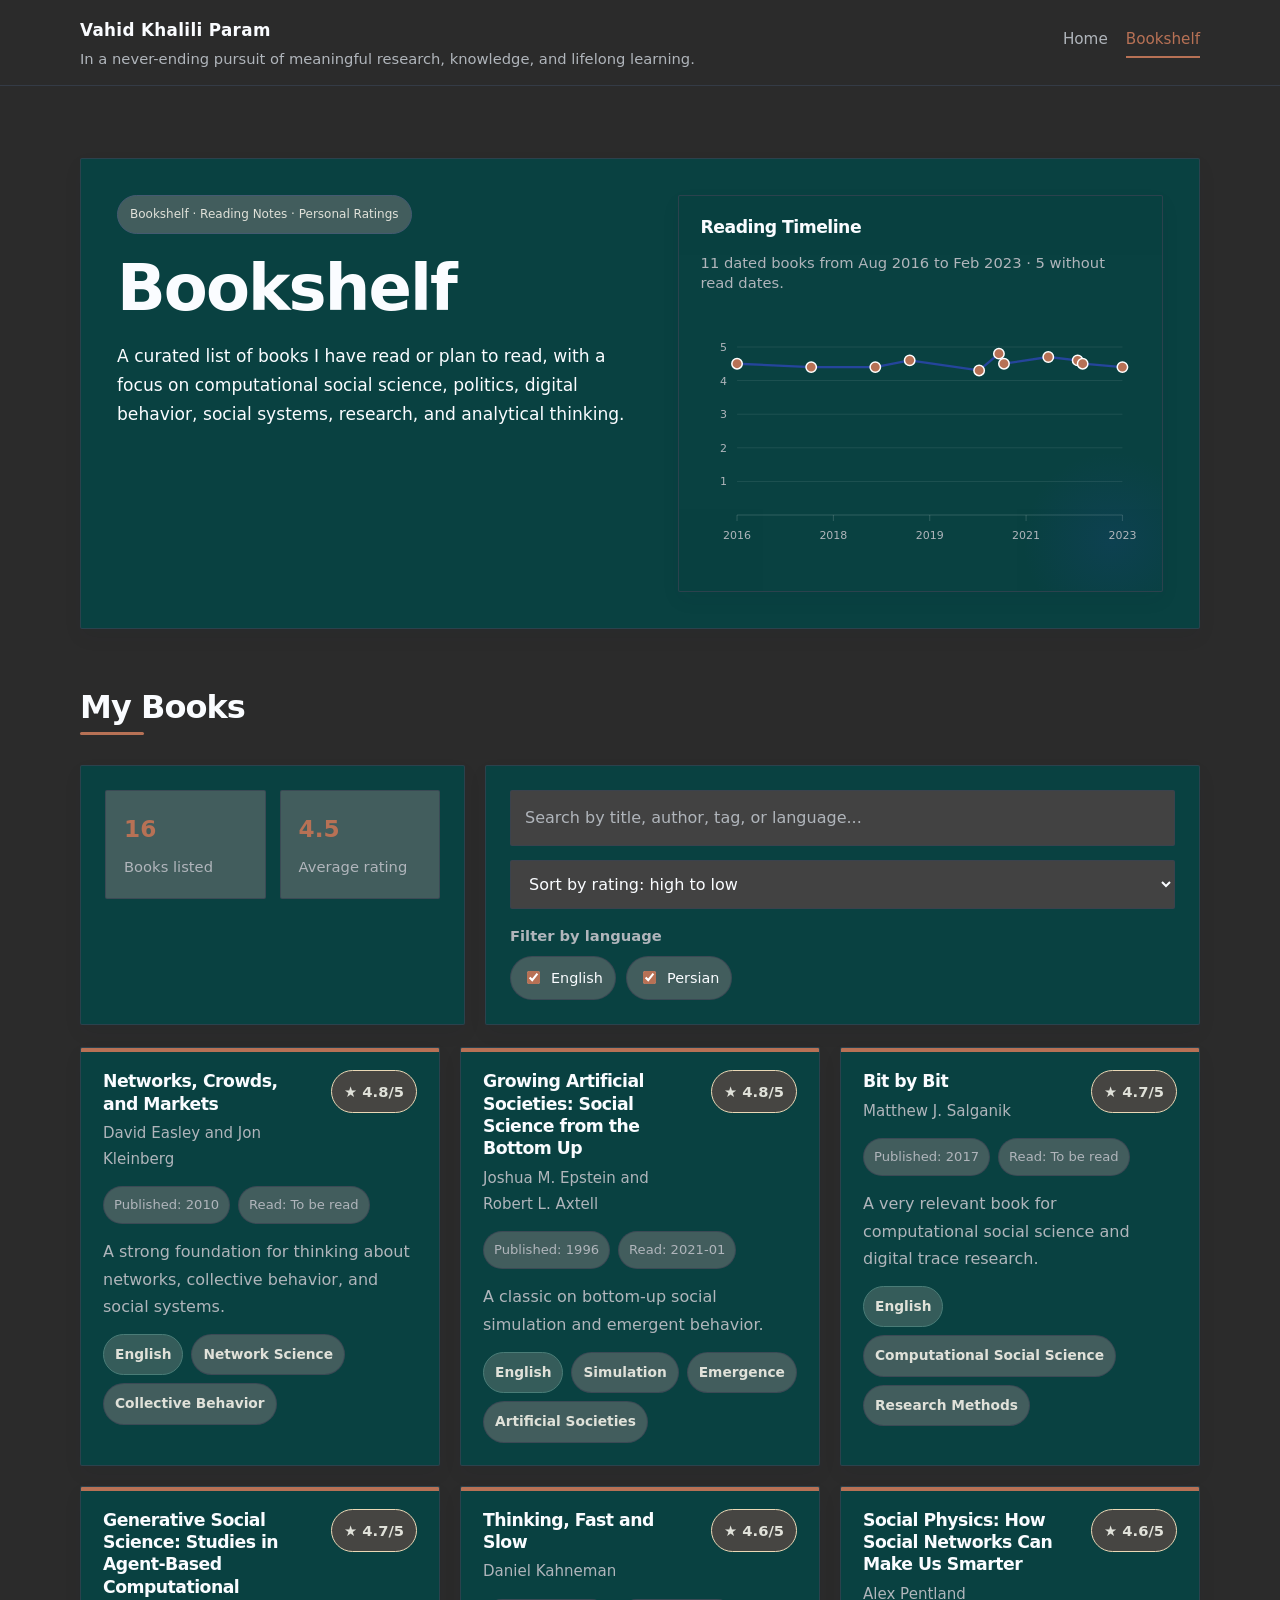
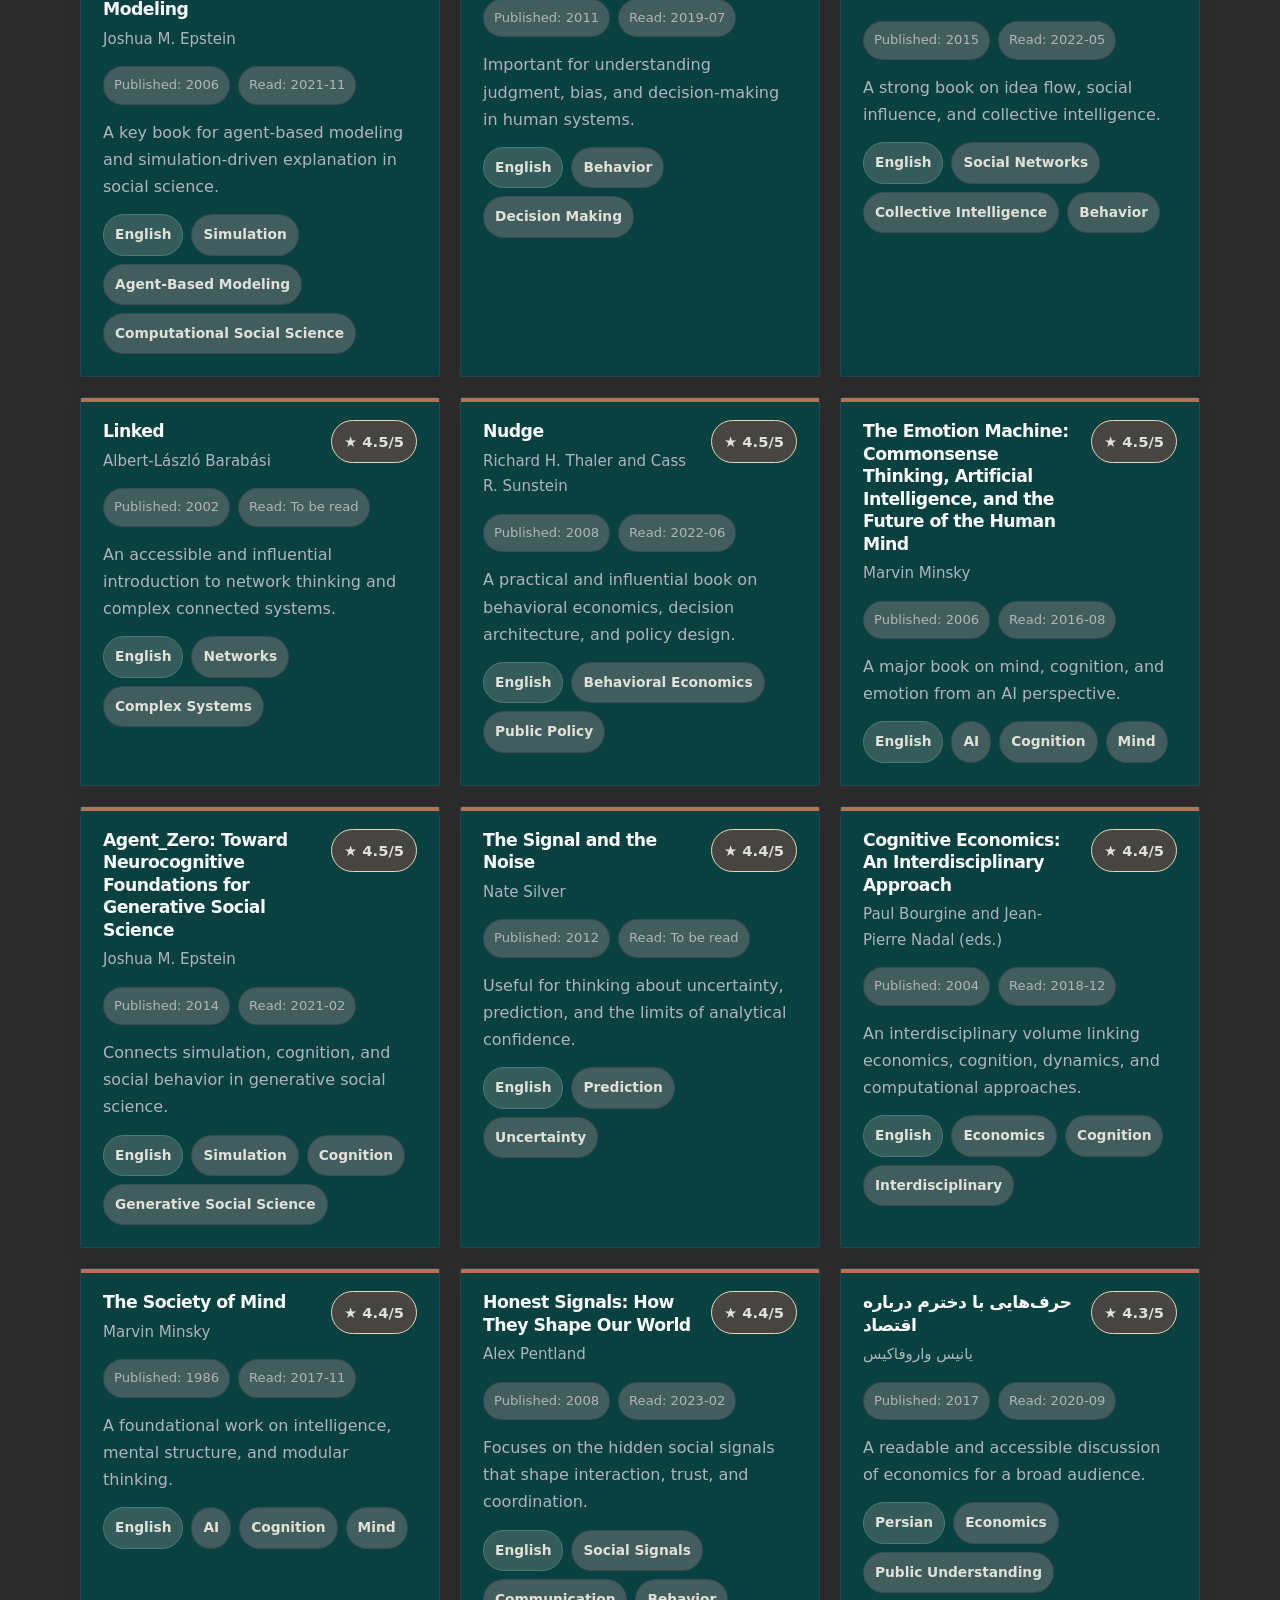
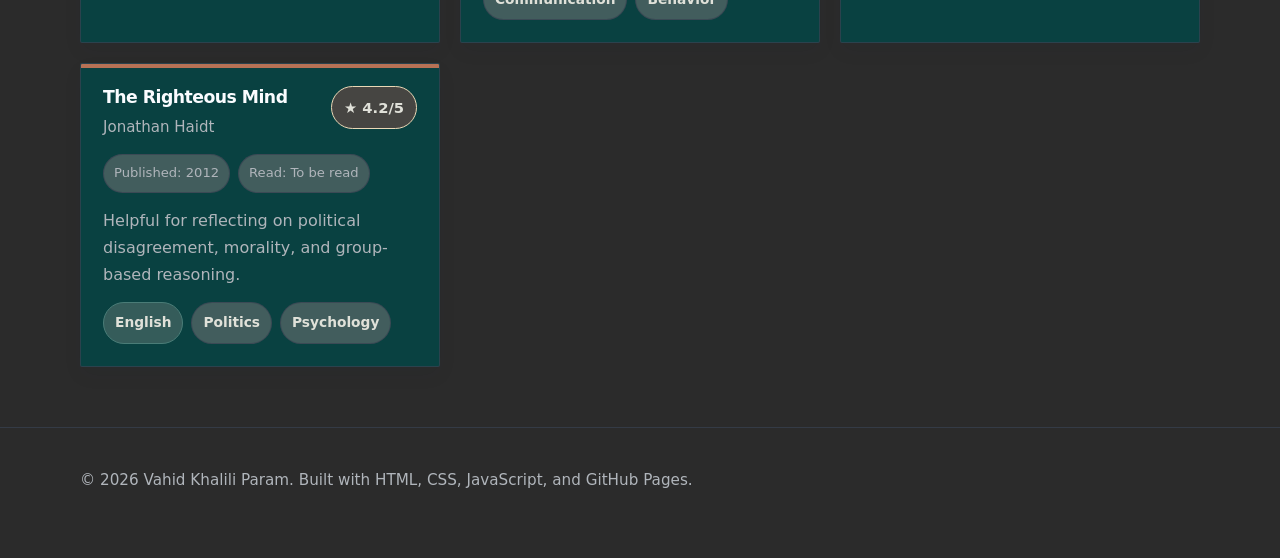
==== commit 8256c20a: "Refactor styles for improved aesthetics and layout consistency across pages" ====
--- a/bookshelf/index.html
+++ b/bookshelf/index.html
@@ -15,7 +15,7 @@
     :root {
       --bg: #2b2b2b;
       --bg-soft: #424242;
-      --surface: #0e5555;
+      --surface: #094141;
       --surface-2: #425d5d;
       --border: #394252b6;
       --border-strong: #6780c0;
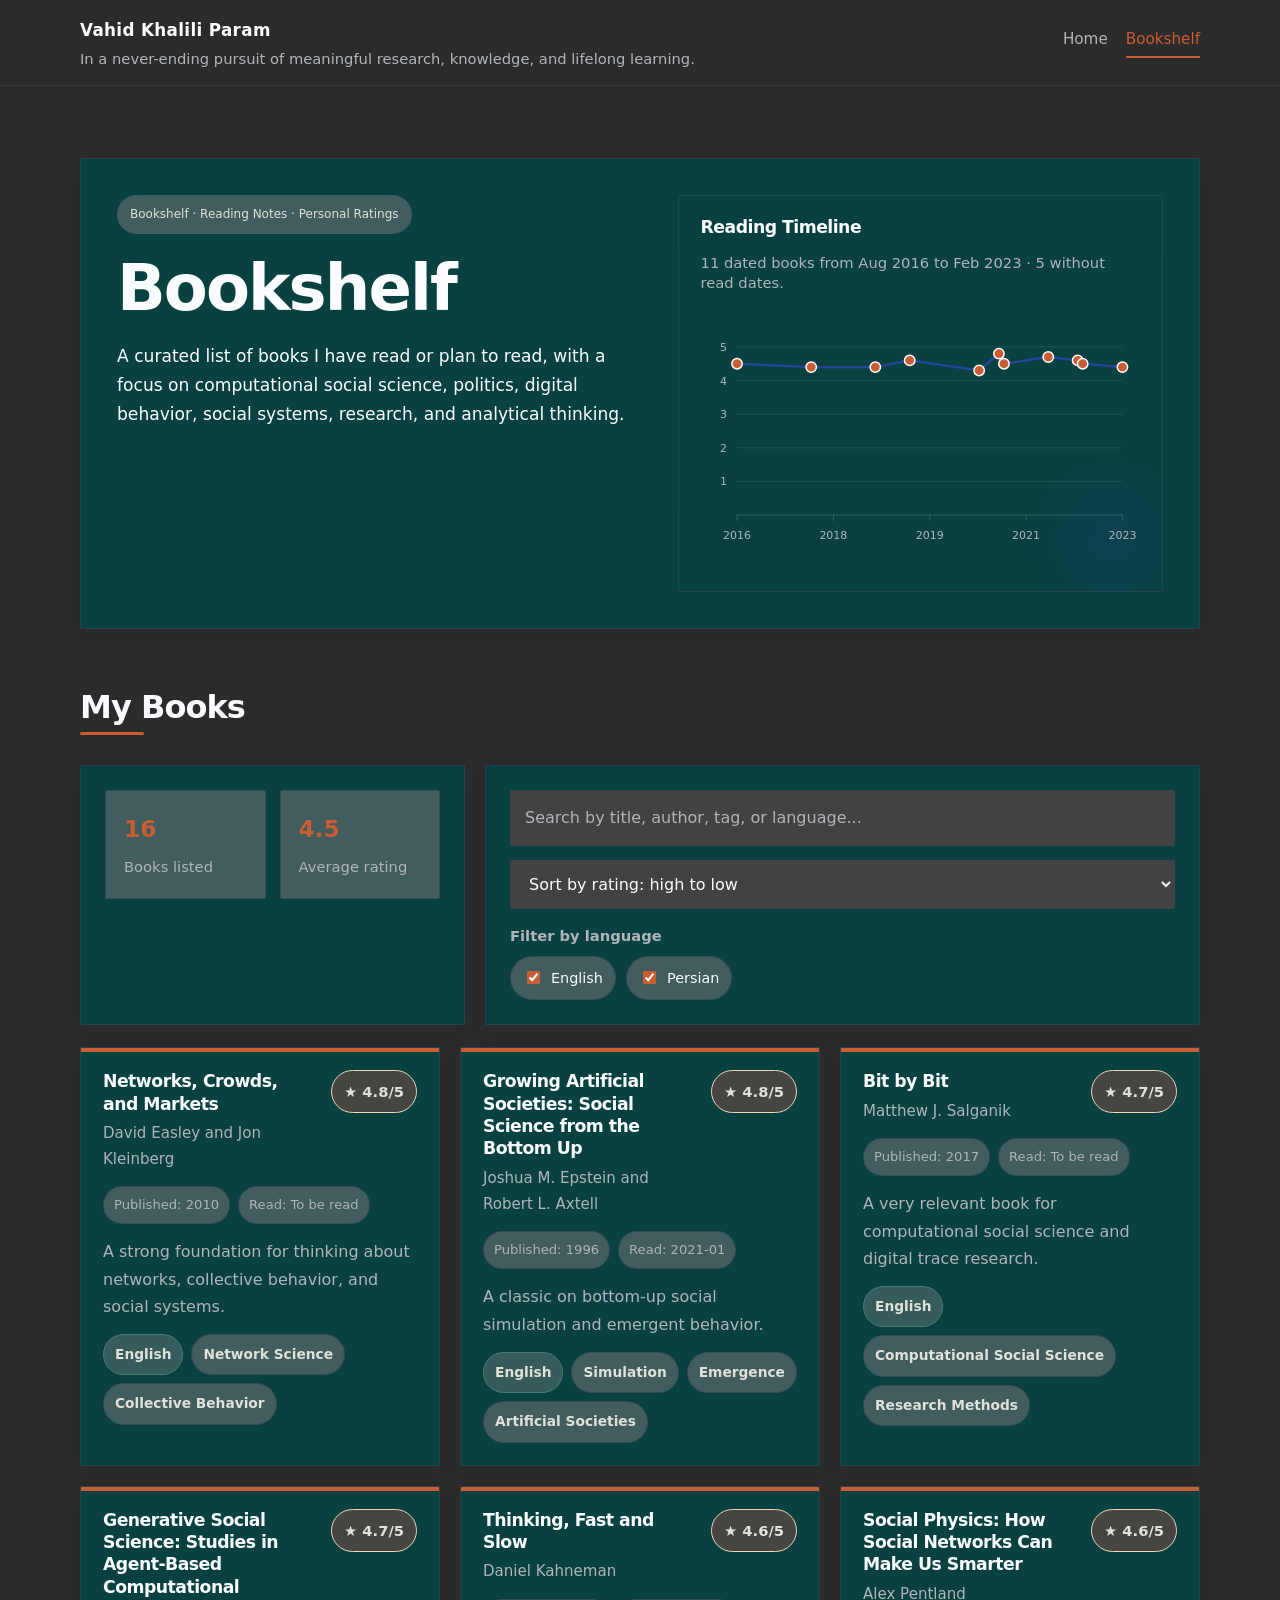
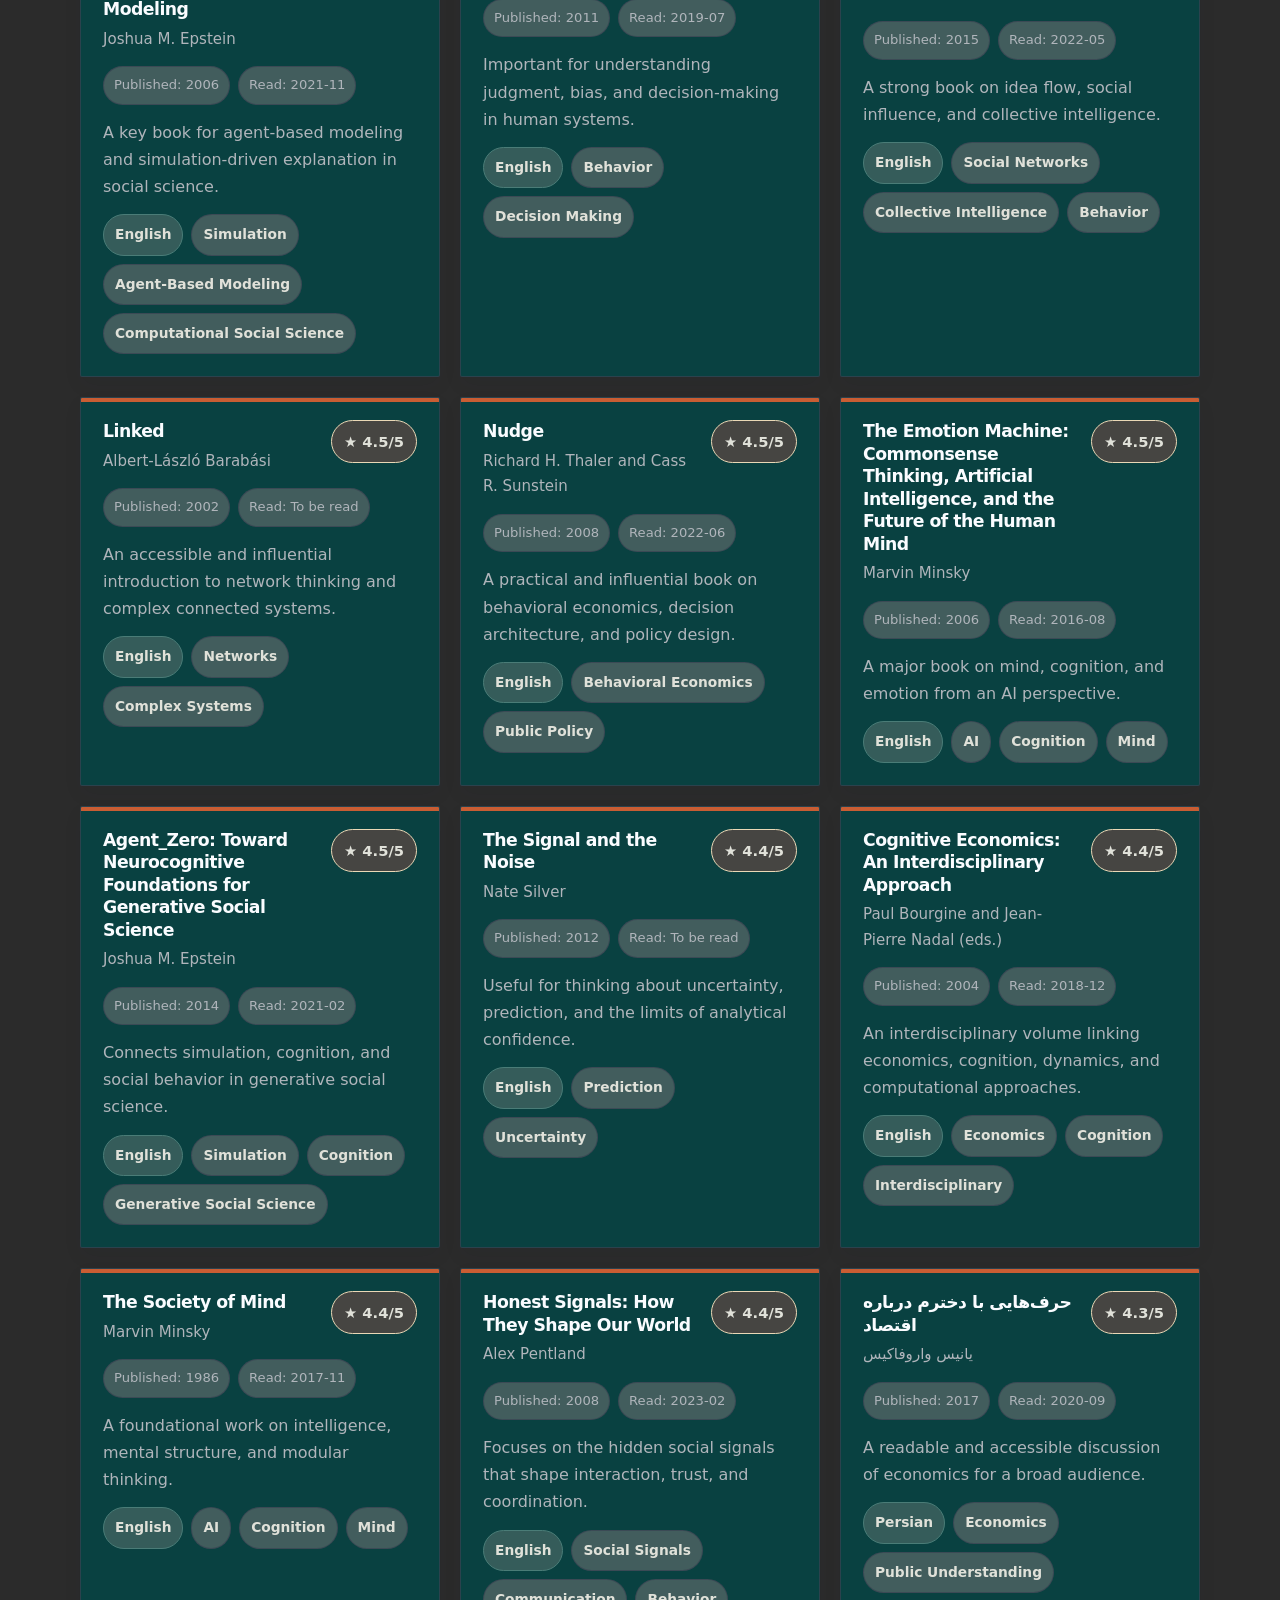
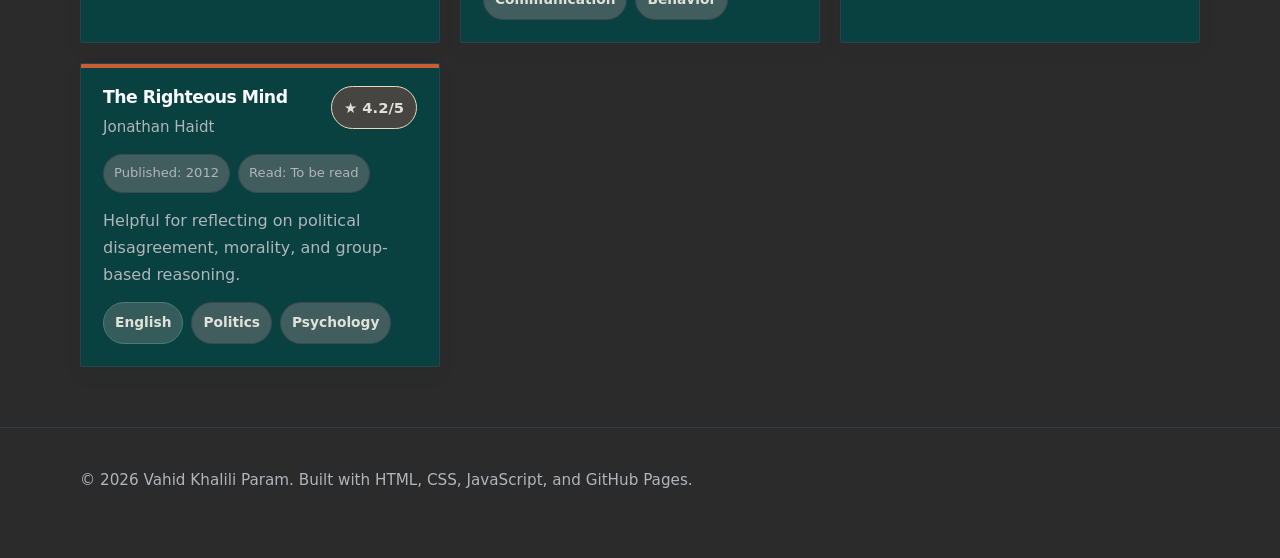
==== commit ef291127: "Update accent color and adjust styles for improved visual consistency" ====
--- a/bookshelf/index.html
+++ b/bookshelf/index.html
@@ -21,7 +21,7 @@
       --border-strong: #6780c0;
       --text: #fafcff;
       --muted: #b0b5bb;
-      --accent: #b77155;
+      --accent: #c95d33;
       --accent-2: #25459c;
       --accent-soft: #e0e1d9;
       --lab-accent: #135f52;
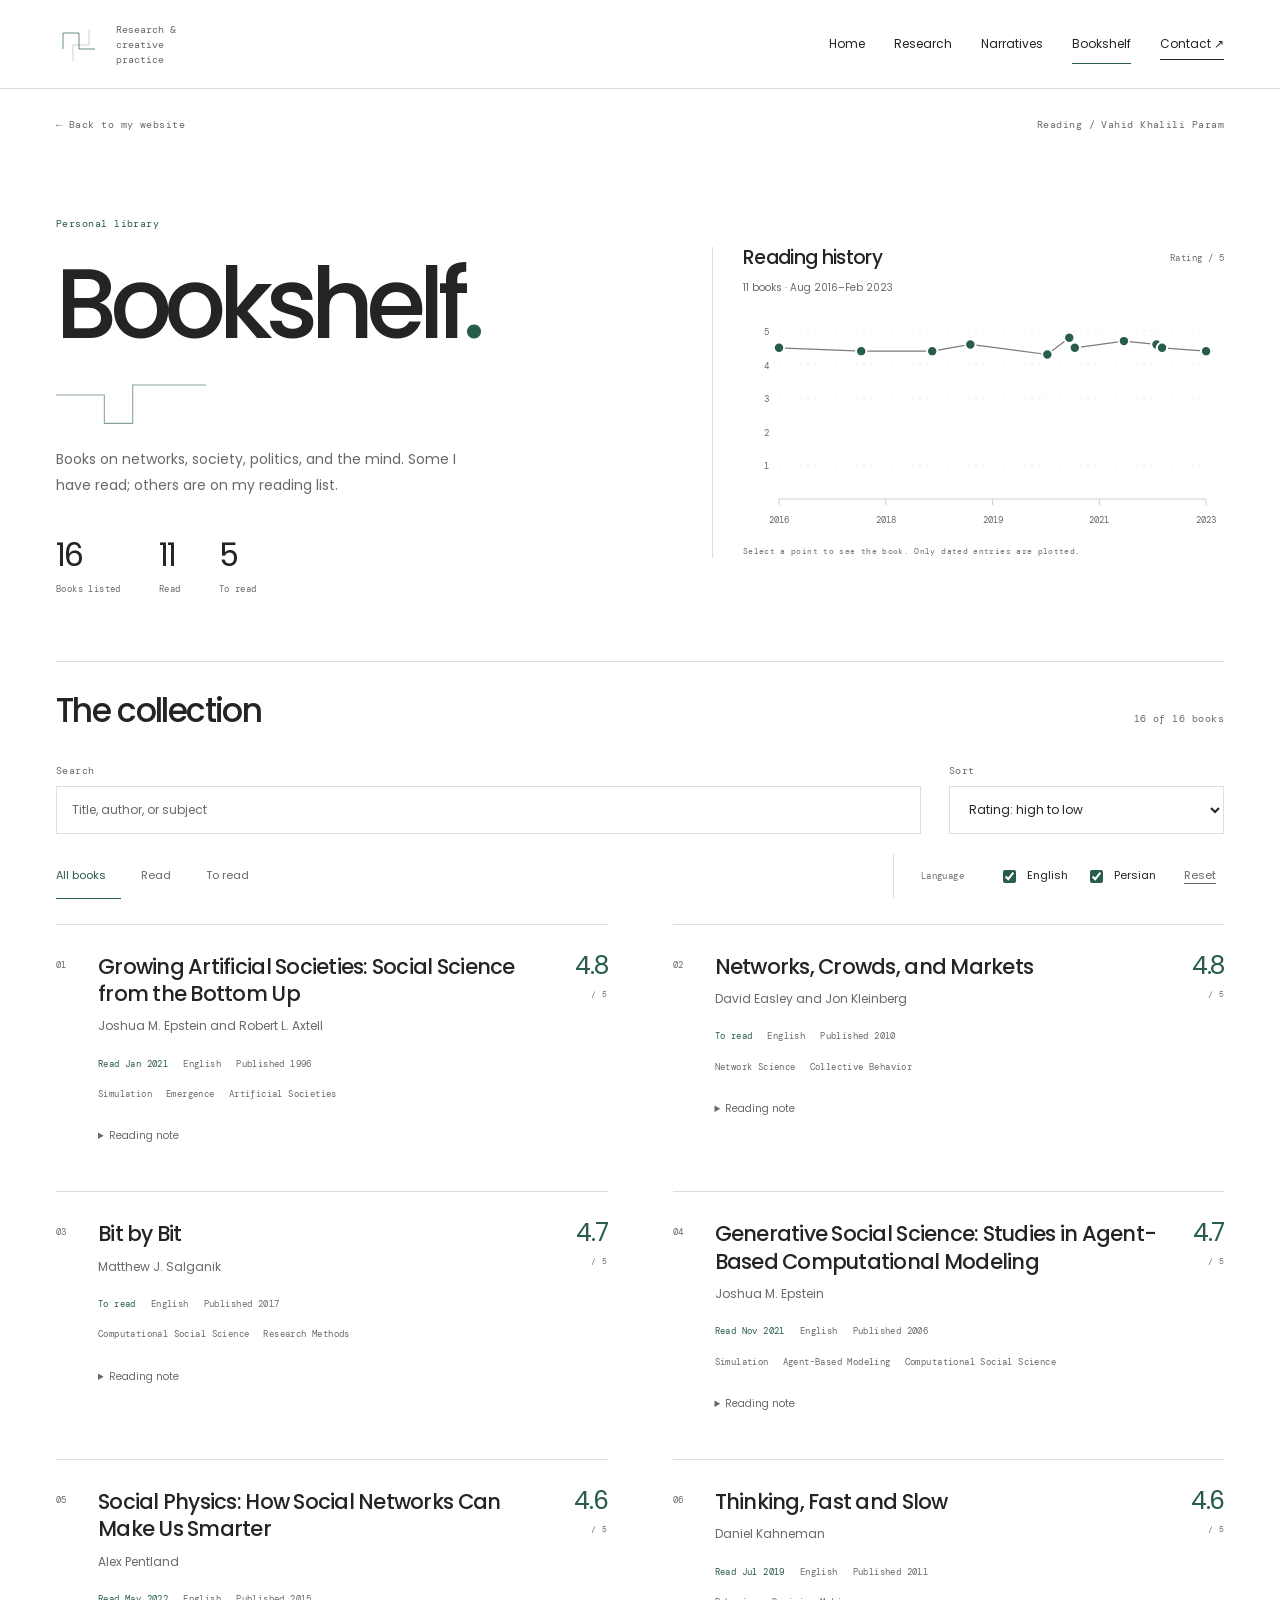
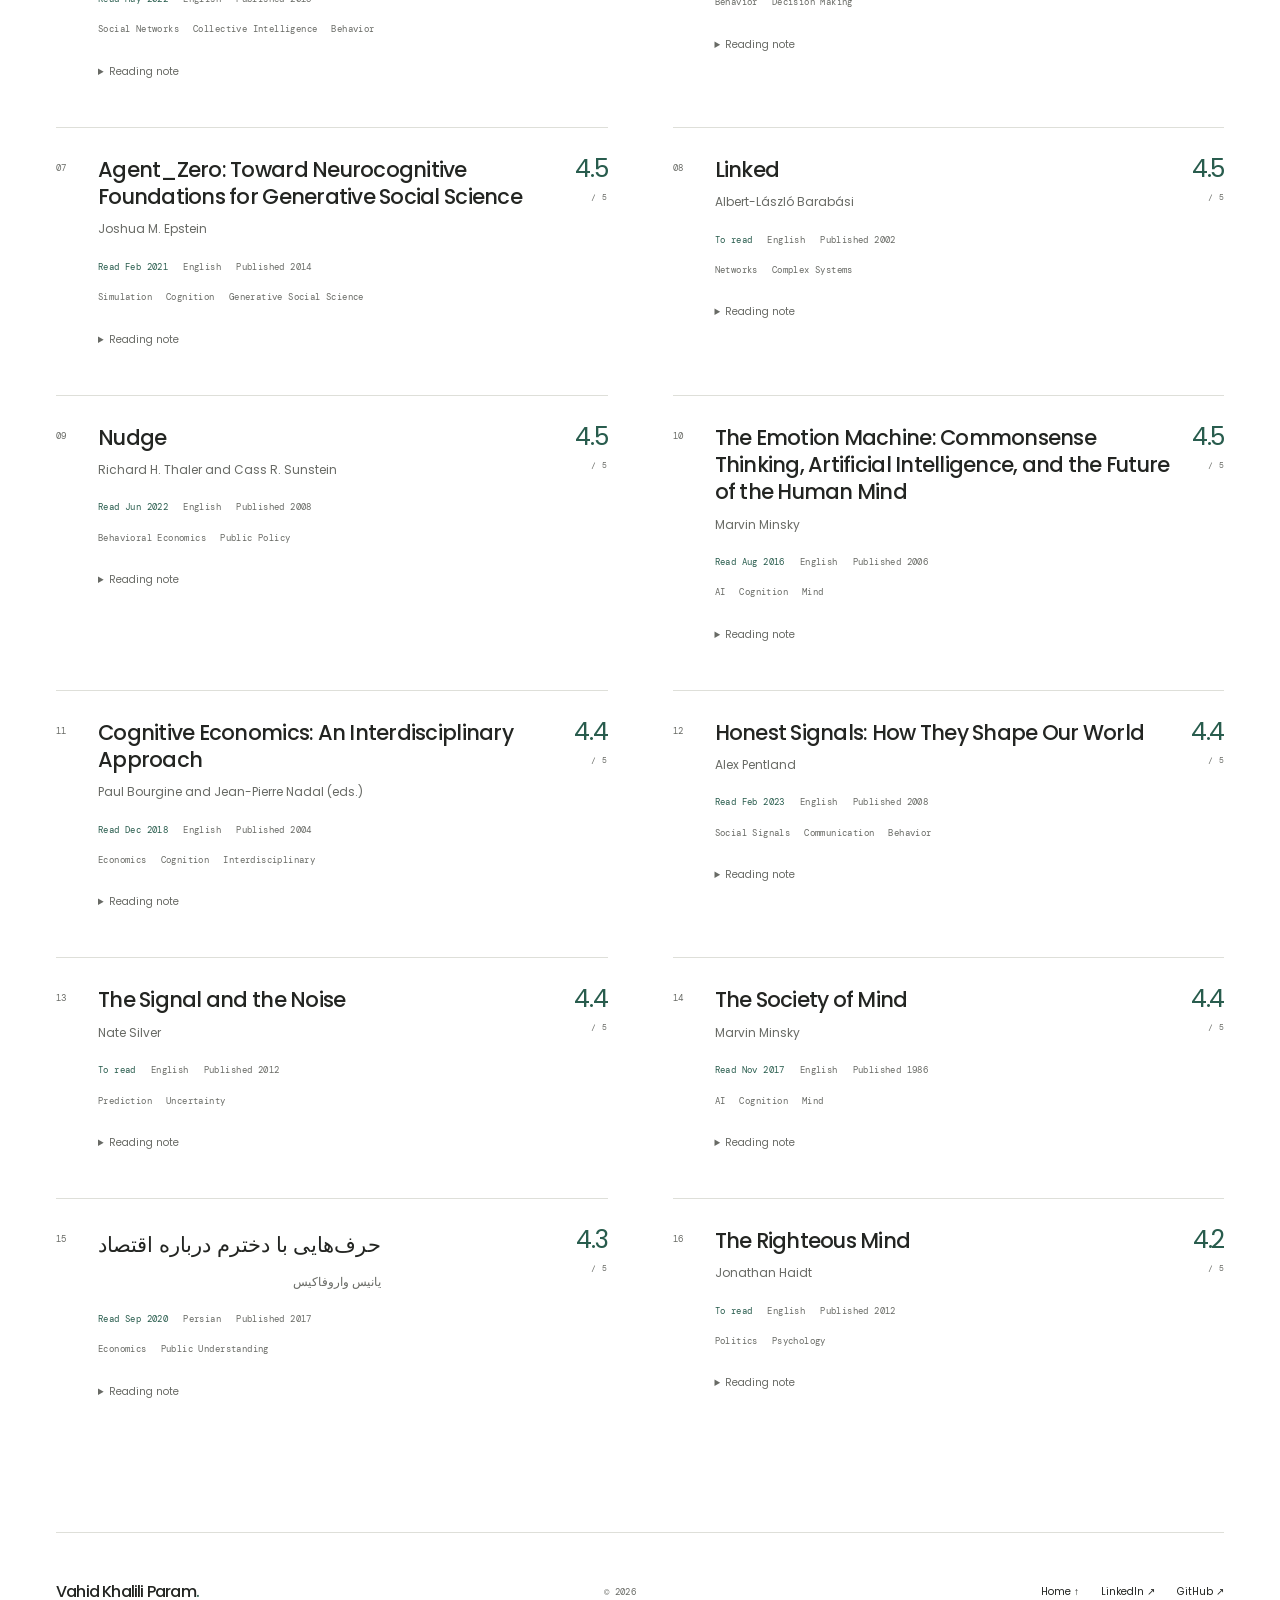
==== commit 41767440: "Add SVG icons, CSS styles, and JavaScript functionality for interactive elements - Added site icon a" ====
--- a/bookshelf/index.html
+++ b/bookshelf/index.html
@@ -1,918 +1,54 @@
-<!DOCTYPE html>
+﻿<!DOCTYPE html>
 <html lang="en">
 <head>
   <meta charset="UTF-8" />
   <meta name="viewport" content="width=device-width, initial-scale=1.0" />
-  <title>Bookshelf | Vahid Khalili Param</title>
-  <meta
-    name="description"
-    content="A personal bookshelf by Vahid Khalili Param, featuring selected books and ratings across computational social science, networks, politics, and research."
-  />
-  <meta name="robots" content="index,follow" />
+  <title>Bookshelf — Vahid Khalili Param</title>
+  <meta name="description" content="Books read and to read by Vahid Khalili Param, with notes on networks, society, politics, cognition, and computational social science." />
+  <meta name="theme-color" content="#ffffff" />
   <link rel="canonical" href="https://vahidparam.com/bookshelf/" />
-
-  <style>
-    :root {
-      --bg: #2b2b2b;
-      --bg-soft: #424242;
-      --surface: #094141;
-      --surface-2: #425d5d;
-      --border: #394252b6;
-      --border-strong: #6780c0;
-      --text: #fafcff;
-      --muted: #b0b5bb;
-      --accent: #c95d33;
-      --accent-2: #25459c;
-      --accent-soft: #e0e1d9;
-      --lab-accent: #135f52;
-      --lab-soft: #355c5a;
-      --gold-soft: #464542;
-      --gold-border: #ead8b6;
-      --shadow-sm: 0 8px 20px rgba(20, 32, 51, 0.05);
-      --shadow-md: 0 18px 36px rgba(20, 32, 51, 0.08);
-      --radius: 2px;
-      --max: 1120px;
-    }
-
-    * { box-sizing: border-box; }
-    html { scroll-behavior: smooth; }
-
-    body {
-      margin: 0;
-      font-family: Inter, ui-sans-serif, system-ui, -apple-system, BlinkMacSystemFont, "Segoe UI", sans-serif;
-      color: var(--text);
-      background: var(--bg);
-      line-height: 1.7;
-      min-height: 100vh;
-      position: relative;
-    }
-
-    a { color: inherit; text-decoration: none; }
-    img { max-width: 100%; display: block; }
-
-    .container {
-      width: min(var(--max), calc(100% - 32px));
-      margin: 0 auto;
-    }
-
-    .topbar {
-      position: sticky;
-      top: 0;
-      z-index: 30;
-      background: var(--bg);
-      border-bottom: 1px solid var(--border);
-    }
-
-    .nav {
-      display: flex;
-      align-items: center;
-      justify-content: space-between;
-      padding: 16px 0;
-      gap: 16px;
-    }
-
-    .brand {
-      font-weight: 600;
-      letter-spacing: 0.02em;
-      display: inline-block;
-      font-size: 1.05rem;
-    }
-
-    .brand-block {
-      display: flex;
-      flex-direction: column;
-      align-items: flex-start;
-      gap: 4px;
-    }
-
-    .brand-subtitle,
-    .small {
-      font-size: 0.92rem;
-      color: var(--muted);
-      line-height: 1.4;
-    }
-
-    .nav-links {
-      display: flex;
-      gap: 18px;
-      flex-wrap: wrap;
-      color: var(--muted);
-      font-size: 0.95rem;
-      font-weight: 500;
-    }
-
-    .nav-links a {
-      padding-bottom: 4px;
-      border-bottom: 2px solid transparent;
-      transition: color 0.18s ease, border-color 0.18s ease;
-    }
-
-    .nav-links a:hover,
-    .nav-links a.active {
-      color: var(--accent);
-      border-color: var(--accent);
-    }
-
-    .page-hero {
-      padding: 72px 0 28px;
-    }
-
-    .hero-card,
-    .panel,
-    .book-card {
-      background: var(--surface);
-      border: 1px solid var(--border);
-      border-radius: var(--radius);
-      box-shadow: var(--shadow-sm);
-    }
-
-    .hero-card {
-      padding: 36px;
-    }
-
-    .page-hero-grid {
-      display: grid;
-      grid-template-columns: 1.05fr 0.95fr;
-      gap: 24px;
-      align-items: stretch;
-    }
-
-    .eyebrow {
-      display: inline-flex;
-      align-items: center;
-      gap: 8px;
-      padding: 8px 12px;
-      border-radius: 20px;
-      background: var(--surface-2);
-      color: var(--accent-soft);
-      font-size: 0.75rem;
-      font-weight: 500;
-      margin-bottom: 18px;
-      border: 1px solid #445a71;
-    }
-
-    h1, h2, h3 {
-      line-height: 1.15;
-      margin: 0 0 10px;
-      letter-spacing: -0.03em;
-    }
-
-    h1 {
-      font-size: clamp(2.4rem, 5vw, 4rem);
-      margin-bottom: 16px;
-    }
-
-    h2 {
-      font-size: clamp(1.55rem, 2.5vw, 2.15rem);
-      margin-bottom: 12px;
-    }
-
-    h3 {
-      font-size: 1.14rem;
-    }
-
-    .lead {
-      color: var(--text);
-      font-size: 1.07rem;
-      max-width: 55ch;
-      margin-bottom: 0;
-    }
-
-    .reading-viz-card {
-      position: relative;
-      min-height: 100%;
-      padding: 22px;
-      border-radius: var(--radius);
-      background: var(--surface);
-      border: 1px solid var(--border);
-      overflow: hidden;
-      box-shadow: var(--shadow-sm);
-    }
-
-    .reading-viz-card::before {
-      content: "";
-      position: absolute;
-      inset: 0;
-      pointer-events: none;
-      background:
-        linear-gradient(90deg, transparent 0 24px, rgba(255, 255, 255, 0.015) 24px 25px, transparent 25px 100%),
-        linear-gradient(transparent 0 24px, rgba(255, 255, 255, 0.015) 24px 25px, transparent 25px 100%);
-      background-size: 24px 24px;
-      opacity: 0.25;
-    }
-
-    .reading-viz-card::after {
-      content: "";
-      position: absolute;
-      inset: auto -40px -40px auto;
-      width: 180px;
-      height: 180px;
-      border-radius: 50%;
-      background: radial-gradient(circle, rgba(37, 69, 156, 0.18), transparent 70%);
-      pointer-events: none;
-    }
-
-    .reading-viz-head,
-    .timeline-chart,
-    .timeline-tooltip {
-      position: relative;
-      z-index: 1;
-    }
-
-    .reading-viz-head {
-      margin-bottom: 12px;
-    }
-
-    .reading-viz-title {
-      font-size: 1.08rem;
-      margin-bottom: 6px;
-    }
-
-    .timeline-chart {
-      position: relative;
-      min-height: 260px;
-    }
-
-    .timeline-svg {
-      width: 100%;
-      height: 260px;
-      display: block;
-      overflow: visible;
-    }
-
-    .timeline-grid {
-      stroke: rgba(255, 255, 255, 0.08);
-      stroke-width: 1;
-    }
-
-    .timeline-axis {
-      stroke: rgba(255, 255, 255, 0.16);
-      stroke-width: 1;
-    }
-
-    .timeline-line {
-      fill: none;
-      stroke: var(--accent-2);
-      stroke-width: 2.3;
-      stroke-linecap: round;
-      stroke-linejoin: round;
-    }
-
-    .timeline-point {
-      fill: var(--accent);
-      stroke: #ffffff;
-      stroke-width: 1.5;
-      cursor: pointer;
-      transition: transform 0.18s ease, r 0.18s ease, fill 0.18s ease, stroke 0.18s ease;
-      transform-origin: center;
-    }
-
-    .timeline-point.is-active {
-      fill: var(--lab-accent);
-      stroke: #ffffff;
-    }
-
-    .timeline-label {
-      fill: var(--muted);
-      font-size: 11px;
-      font-family: Inter, ui-sans-serif, system-ui, -apple-system, BlinkMacSystemFont, "Segoe UI", sans-serif;
-    }
-
-    .timeline-tooltip {
-      position: absolute;
-      top: 0;
-      left: 0;
-      max-width: min(290px, calc(100% - 16px));
-      padding: 14px 16px;
-      border-radius: 8px;
-      background: var(--bg-soft);
-      border: 1px solid var(--border-strong);
-      box-shadow: var(--shadow-md);
-      pointer-events: none;
-      transform: translate(-9999px, -9999px);
-      color: var(--text);
-    }
-
-    .timeline-tooltip[hidden] {
-      display: none;
-    }
-
-    .tooltip-title {
-      font-size: 0.98rem;
-      font-weight: 700;
-      margin-bottom: 4px;
-      line-height: 1.35;
-      color: var(--text);
-    }
-
-    .tooltip-author {
-      color: var(--muted);
-      font-size: 0.9rem;
-      margin-bottom: 8px;
-    }
-
-    .tooltip-row {
-      font-size: 0.86rem;
-      color: var(--text);
-      margin-bottom: 4px;
-      line-height: 1.4;
-    }
-
-    .timeline-empty {
-      min-height: 180px;
-      display: grid;
-      place-items: center;
-      text-align: center;
-      padding: 20px;
-      border-radius: var(--radius);
-      background: var(--surface-2);
-      border: 1px dashed var(--border-strong);
-      color: var(--muted);
-    }
-
-    section {
-      padding: 32px 0;
-    }
-
-    .section-head {
-      display: flex;
-      align-items: end;
-      justify-content: space-between;
-      gap: 20px;
-      margin-bottom: 18px;
-    }
-
-    .section-head h2 {
-      position: relative;
-      padding-bottom: 10px;
-    }
-
-    .section-head h2::after {
-      content: "";
-      position: absolute;
-      left: 0;
-      bottom: 0;
-      width: 64px;
-      height: 3px;
-      background: var(--accent);
-      border-radius: 999px;
-    }
-
-    .panel {
-      padding: 24px;
-    }
-
-    .books-toolbar {
-      display: grid;
-      grid-template-columns: 0.7fr 1.3fr;
-      gap: 20px;
-      margin-bottom: 22px;
-    }
-
-    .stats-row {
-      display: grid;
-      grid-template-columns: repeat(2, 1fr);
-      gap: 14px;
-    }
-
-    .stat {
-      padding: 18px;
-      border-radius: var(--radius);
-      background: var(--surface-2);
-      border: 1px solid var(--border);
-    }
-
-    .stat strong {
-      display: block;
-      font-size: 1.45rem;
-      margin-bottom: 4px;
-      color: var(--accent);
-    }
-
-    .search-wrap {
-      display: flex;
-      flex-direction: column;
-      gap: 14px;
-      justify-content: center;
-    }
-
-    .search-input,
-    .sort-select {
-      width: 100%;
-      padding: 13px 14px;
-      border-radius: var(--radius);
-      border: 1px solid var(--border);
-      background: var(--bg-soft);
-      color: var(--text);
-      outline: none;
-      font: inherit;
-      transition: border-color 0.18s ease, box-shadow 0.18s ease, background 0.18s ease;
-    }
-
-    .search-input:focus,
-    .sort-select:focus {
-      border-color: var(--accent);
-      box-shadow: 0 0 0 4px rgba(37, 69, 156, 0.12);
-    }
-
-    .search-input::placeholder {
-      color: var(--muted);
-    }
-
-    .sort-select option {
-      background: var(--bg-soft);
-      color: var(--text);
-    }
-
-    .filter-title {
-      font-size: 0.92rem;
-      color: var(--muted);
-      margin-bottom: 8px;
-      font-weight: 600;
-    }
-
-    .language-filters {
-      display: flex;
-      flex-wrap: wrap;
-      gap: 10px;
-    }
-
-    .filter-chip {
-      display: inline-flex;
-      align-items: center;
-      gap: 8px;
-      padding: 9px 12px;
-      border-radius: 999px;
-      background: var(--surface-2);
-      border: 1px solid var(--border);
-      color: var(--text);
-      cursor: pointer;
-      user-select: none;
-      font-size: 0.9rem;
-      font-weight: 500;
-    }
-
-    .filter-chip input {
-      accent-color: var(--accent);
-      cursor: pointer;
-    }
-
-    .books-grid {
-      display: grid;
-      grid-template-columns: repeat(3, 1fr);
-      gap: 20px;
-    }
-
-    .book-card {
-      padding: 22px;
-      transition: transform 0.18s ease, border-color 0.18s ease, box-shadow 0.18s ease;
-      position: relative;
-      overflow: hidden;
-    }
-
-    .book-card::before {
-      content: "";
-      position: absolute;
-      top: 0;
-      left: 0;
-      width: 100%;
-      height: 4px;
-      background: var(--accent);
-    }
-
-    .book-card:hover {
-      transform: translateY(-3px);
-      border-color: var(--border-strong);
-      box-shadow: var(--shadow-md);
-    }
-
-    .book-top {
-      display: flex;
-      align-items: flex-start;
-      justify-content: space-between;
-      gap: 14px;
-      margin-bottom: 14px;
-    }
-
-    .book-title {
-      margin: 0;
-      font-size: 1.08rem;
-      line-height: 1.3;
-      color: var(--text);
-    }
-
-    .book-author {
-      color: var(--muted);
-      font-size: 0.94rem;
-      margin-top: 6px;
-    }
-
-    .rating-badge {
-      flex-shrink: 0;
-      padding: 8px 12px;
-      border-radius: 999px;
-      background: var(--gold-soft);
-      color: var(--accent-soft);
-      border: 1px solid var(--gold-border);
-      font-weight: 800;
-      font-size: 0.92rem;
-      white-space: nowrap;
-    }
-
-    .book-meta {
-      display: flex;
-      flex-wrap: wrap;
-      gap: 8px;
-      margin: 0 0 14px;
-    }
-
-    .meta-pill {
-      padding: 7px 10px;
-      border-radius: 999px;
-      background: var(--surface-2);
-      border: 1px solid var(--border);
-      color: var(--muted);
-      font-size: 0.82rem;
-    }
-
-    .book-notes {
-      color: var(--muted);
-      margin: 0 0 14px;
-      min-height: 52px;
-    }
-
-    .book-tags {
-      display: flex;
-      flex-wrap: wrap;
-      gap: 8px;
-    }
-
-    .tag {
-      padding: 8px 11px;
-      border-radius: 999px;
-      background: var(--surface-2);
-      color: var(--accent-soft);
-      border: 1px solid var(--border);
-      font-size: 0.86rem;
-      font-weight: 600;
-    }
-
-    .tag-language {
-      background: var(--lab-soft);
-      border: 1px solid #4a7c77;
-      color: var(--accent-soft);
-    }
-
-    .empty-state {
-      grid-column: 1 / -1;
-      padding: 28px;
-      border-radius: var(--radius);
-      background: var(--surface-2);
-      border: 1px solid var(--border);
-      color: var(--muted);
-    }
-
-    footer {
-      padding: 40px 0 64px;
-      color: var(--muted);
-      font-size: 0.95rem;
-      border-top: 1px solid var(--border);
-      margin-top: 28px;
-      background: var(--bg);
-    }
-
-    @media (max-width: 980px) {
-      .page-hero-grid,
-      .books-toolbar {
-        grid-template-columns: 1fr;
-      }
-
-      .books-grid {
-        grid-template-columns: 1fr 1fr;
-      }
-    }
-
-    @media (max-width: 720px) {
-      .nav {
-        align-items: start;
-        flex-direction: column;
-      }
-
-      .page-hero {
-        padding-top: 48px;
-      }
-
-      .hero-card,
-      .panel,
-      .book-card,
-      .reading-viz-card {
-        padding: 22px;
-      }
-
-      .stats-row,
-      .books-grid {
-        grid-template-columns: 1fr;
-      }
-
-      .timeline-tooltip {
-        max-width: calc(100% - 12px);
-      }
-    }
-  </style>
+  <link rel="icon" href="../images/site-icon.svg" type="image/svg+xml" />
+  <link rel="preconnect" href="https://fonts.googleapis.com" />
+  <link rel="preconnect" href="https://fonts.gstatic.com" crossorigin />
+  <link href="https://fonts.googleapis.com/css2?family=DM+Mono:wght@400;500&family=Poppins:wght@400;500;600;700&display=swap" rel="stylesheet" />
+  <link rel="stylesheet" href="../styles.css" />
+  <link rel="stylesheet" href="bookshelf.css" />
+  <link rel="stylesheet" href="../line-language.css" />
+  <script src="../script.js" defer></script>
+  <script src="books-visualization.js" defer></script>
+  <script src="bookshelf.js" defer></script>
 </head>
 <body>
+  <a class="skip-link" href="#main">Skip to books</a>
   <header class="topbar">
     <div class="container nav">
-      <div class="brand-block">
-        <a class="brand" href="../">Vahid Khalili Param</a>
-        <span class="brand-subtitle">In a never-ending pursuit of meaningful research, knowledge, and lifelong learning.</span>
-      </div>
-
-      <nav class="nav-links">
-        <a href="../">Home</a>
-        <a href="./" class="active">Bookshelf</a>
-      </nav>
+      <a href="../" class="brand" aria-label="Vahid Khalili Param, home"><img class="brand-logo" src="../images/tile-fragment.svg" alt="" width="48" height="48" /><span class="brand-note">Research & creative practice</span></a>
+      <button class="menu-toggle" aria-expanded="false" aria-controls="site-nav" type="button">Menu <span aria-hidden="true">+</span></button>
+      <nav id="site-nav" aria-label="Main navigation"><a href="../">Home</a><a href="../#research">Research</a><a href="../#narratives">Narratives</a><a href="./" class="active" aria-current="page">Bookshelf</a><a class="nav-contact" href="../#contact">Contact ↗</a></nav>
     </div>
   </header>
-
-  <main>
-    <section class="page-hero">
-      <div class="container">
-        <div class="hero-card">
-          <div class="page-hero-grid">
-            <div>
-              <div class="eyebrow">Bookshelf · Reading Notes · Personal Ratings</div>
-              <h1>Bookshelf</h1>
-              <p class="lead">
-                A curated list of books I have read or plan to read, with a focus on computational social science, politics, digital behavior, social systems, research, and analytical thinking.
-              </p>
-            </div>
-
-            <div class="reading-viz-card">
-              <div class="reading-viz-head">
-                <div>
-                  <h3 class="reading-viz-title">Reading Timeline</h3>
-                  <p id="reading-timeline-meta" class="small">Hover points to inspect books over time.</p>
-                </div>
-              </div>
-
-              <div id="reading-timeline" class="timeline-chart"></div>
-              <div id="timeline-tooltip" class="timeline-tooltip" hidden></div>
-            </div>
-          </div>
-        </div>
+  <main id="main" class="bookshelf-main container">
+    <div class="shelf-top micro"><a href="../">← Back to my website</a><span>Reading / Vahid Khalili Param</span></div>
+    <section class="shelf-intro" aria-labelledby="shelf-title">
+      <div class="shelf-intro-copy"><span class="micro shelf-eyebrow">Personal library</span><h1 id="shelf-title">Bookshelf<span>.</span></h1><svg class="line-motif shelf-line-path" viewBox="0 0 180 64" aria-hidden="true" focusable="false"><use href="../images/line-patterns.svg#bookmark" /></svg><p>Books on networks, society, politics, and the mind. Some I have read; others are on my reading list.</p><div class="shelf-stats"><div><strong id="total-books">—</strong><span class="micro">Books listed</span></div><div><strong id="read-books">—</strong><span class="micro">Read</span></div><div><strong id="planned-books">—</strong><span class="micro">To read</span></div></div></div>
+      <div class="reading-viz">
+        <div class="reading-viz-head"><h2>Reading history</h2><span class="micro">Rating / 5</span></div>
+        <p id="reading-timeline-meta" class="timeline-meta">Loading reading dates…</p>
+        <div class="timeline-wrap"><div id="reading-timeline" class="timeline-chart"></div><div id="timeline-tooltip" class="timeline-tooltip" hidden></div></div>
+        <p class="timeline-help micro">Select a point to see the book. Only dated entries are plotted.</p>
       </div>
     </section>
-
-    <section>
-      <div class="container">
-        <div class="section-head">
-          <div>
-            <h2>My Books</h2>
-          </div>
-        </div>
-
-        <div class="books-toolbar">
-          <div class="panel">
-            <div class="stats-row">
-              <div class="stat">
-                <strong id="total-books">0</strong>
-                <span class="small">Books listed</span>
-              </div>
-              <div class="stat">
-                <strong id="avg-rating">0.0</strong>
-                <span class="small">Average rating</span>
-              </div>
-            </div>
-          </div>
-
-          <div class="panel search-wrap">
-            <input
-              id="search-input"
-              class="search-input"
-              type="text"
-              placeholder="Search by title, author, tag, or language..."
-            />
-
-            <select id="sort-select" class="sort-select">
-              <option value="rating-desc">Sort by rating: high to low</option>
-              <option value="rating-asc">Sort by rating: low to high</option>
-              <option value="title-asc">Sort by title: A to Z</option>
-              <option value="title-desc">Sort by title: Z to A</option>
-            </select>
-
-            <div>
-              <div class="filter-title">Filter by language</div>
-              <div class="language-filters">
-                <label class="filter-chip">
-                  <input type="checkbox" class="language-checkbox" value="English" checked />
-                  <span>English</span>
-                </label>
-                <label class="filter-chip">
-                  <input type="checkbox" class="language-checkbox" value="Persian" checked />
-                  <span>Persian</span>
-                </label>
-              </div>
-            </div>
-          </div>
-        </div>
-
-        <div id="books-grid" class="books-grid"></div>
+    <section class="shelf-collection" aria-labelledby="collection-title">
+      <div class="collection-head"><h2 id="collection-title">The collection</h2><span id="results-count" class="micro" role="status" aria-live="polite"></span></div>
+      <div class="shelf-controls">
+        <div class="search-field"><label for="search-input" class="micro">Search</label><input id="search-input" type="search" placeholder="Title, author, or subject" autocomplete="off" /></div>
+        <div class="sort-field"><label for="sort-select" class="micro">Sort</label><select id="sort-select"><option value="rating-desc">Rating: high to low</option><option value="rating-asc">Rating: low to high</option><option value="title-asc">Title: A–Z</option><option value="title-desc">Title: Z–A</option><option value="date-desc">Most recently read</option></select></div>
       </div>
+      <div class="shelf-filters"><div class="status-filters" role="group" aria-label="Reading status"><button type="button" data-status="all" aria-pressed="true">All books</button><button type="button" data-status="read" aria-pressed="false">Read</button><button type="button" data-status="planned" aria-pressed="false">To read</button></div><fieldset class="language-filters"><legend class="micro">Language</legend><label><input type="checkbox" class="language-checkbox" value="English" checked /> English</label><label><input type="checkbox" class="language-checkbox" value="Persian" checked /> Persian</label></fieldset><button type="button" id="reset-filters" class="reset-filters">Reset</button></div>
+      <div id="books-grid" class="books-grid" aria-busy="true"><p class="empty-state">Loading books…</p></div>
+      <noscript><p class="empty-state">Enable JavaScript to load and search the book list.</p></noscript>
     </section>
   </main>
-
-  <footer>
-    <div class="container">
-      <span>© <span id="year"></span> Vahid Khalili Param. Built with HTML, CSS, JavaScript, and GitHub Pages.</span>
-    </div>
-  </footer>
-
-  <script src="./books-visualization.js"></script>
-  <script>
-    document.getElementById("year").textContent = new Date().getFullYear();
-
-    let books = [];
-    let currentTimelineData = [];
-
-    const booksGrid = document.getElementById("books-grid");
-    const searchInput = document.getElementById("search-input");
-    const sortSelect = document.getElementById("sort-select");
-    const totalBooksEl = document.getElementById("total-books");
-    const avgRatingEl = document.getElementById("avg-rating");
-    const languageCheckboxes = document.querySelectorAll(".language-checkbox");
-
-    function updateStats(data) {
-      totalBooksEl.textContent = data.length;
-
-      if (!data.length) {
-        avgRatingEl.textContent = "0.0";
-        return;
-      }
-
-      const avg = data.reduce((sum, book) => sum + Number(book.rating || 0), 0) / data.length;
-      avgRatingEl.textContent = avg.toFixed(1);
-    }
-
-    function sortBooks(data, sortMode) {
-      const sorted = [...data];
-
-      switch (sortMode) {
-        case "rating-asc":
-          sorted.sort((a, b) => Number(a.rating || 0) - Number(b.rating || 0));
-          break;
-        case "title-asc":
-          sorted.sort((a, b) => (a.title || "").localeCompare(b.title || ""));
-          break;
-        case "title-desc":
-          sorted.sort((a, b) => (b.title || "").localeCompare(a.title || ""));
-          break;
-        case "rating-desc":
-        default:
-          sorted.sort((a, b) => Number(b.rating || 0) - Number(a.rating || 0));
-      }
-
-      return sorted;
-    }
-
-    function getSelectedLanguages() {
-      return [...languageCheckboxes]
-        .filter(checkbox => checkbox.checked)
-        .map(checkbox => checkbox.value);
-    }
-
-    function renderBooks() {
-      const query = searchInput.value.trim().toLowerCase();
-      const sortMode = sortSelect.value;
-      const selectedLanguages = getSelectedLanguages();
-
-      const filtered = books.filter(book => {
-        const matchesLanguage =
-          selectedLanguages.length === 0 || selectedLanguages.includes(book.language);
-
-        const haystack = [
-          book.title || "",
-          book.author || "",
-          book.language || "",
-          book.read_date || "",
-          book.published_year || "",
-          ...(book.tags || []),
-          book.notes || ""
-        ]
-          .join(" ")
-          .toLowerCase();
-
-        const matchesQuery = haystack.includes(query);
-
-        return matchesLanguage && matchesQuery;
-      });
-
-      const sorted = sortBooks(filtered, sortMode);
-      currentTimelineData = sorted;
-
-      updateStats(sorted);
-
-      if (window.renderReadingTimeline) {
-        window.renderReadingTimeline(currentTimelineData, {
-          targetId: "reading-timeline",
-          metaId: "reading-timeline-meta",
-          tooltipId: "timeline-tooltip"
-        });
-      }
-
-      if (!sorted.length) {
-        booksGrid.innerHTML = `
-          <div class="empty-state">
-            No books match your current search or language filter.
-          </div>
-        `;
-        return;
-      }
-
-      booksGrid.innerHTML = sorted.map(book => `
-        <article class="book-card">
-          <div class="book-top">
-            <div>
-              <h3 class="book-title">${book.title || ""}</h3>
-              <div class="book-author">${book.author || " "}</div>
-            </div>
-            <div class="rating-badge">★ ${Number(book.rating || 0).toFixed(1)}/5</div>
-          </div>
-
-          <div class="book-meta">
-            <span class="meta-pill">Published: ${book.published_year || "—"}</span>
-            <span class="meta-pill">Read: ${book.read_date || "—"}</span>
-          </div>
-
-          <p class="book-notes">${book.notes || ""}</p>
-
-          <div class="book-tags">
-            <span class="tag tag-language">${book.language || "Unknown"}</span>
-            ${(book.tags || []).map(tag => `<span class="tag">${tag}</span>`).join("")}
-          </div>
-        </article>
-      `).join("");
-    }
-
-    async function loadBooks() {
-      booksGrid.innerHTML = `
-        <div class="empty-state">
-          Loading books...
-        </div>
-      `;
-
-      if (window.renderReadingTimeline) {
-        window.renderReadingTimeline([], {
-          targetId: "reading-timeline",
-          metaId: "reading-timeline-meta",
-          tooltipId: "timeline-tooltip"
-        });
-      }
-
-      try {
-        const response = await fetch("./books.json");
-
-        if (!response.ok) {
-          throw new Error(`Failed to load books.json (${response.status})`);
-        }
-
-        books = await response.json();
-        renderBooks();
-      } catch (error) {
-        console.error(error);
-        booksGrid.innerHTML = `
-          <div class="empty-state">
-            Could not load the book list.
-          </div>
-        `;
-        totalBooksEl.textContent = "0";
-        avgRatingEl.textContent = "0.0";
-
-        if (window.renderReadingTimeline) {
-          window.renderReadingTimeline([], {
-            targetId: "reading-timeline",
-            metaId: "reading-timeline-meta",
-            tooltipId: "timeline-tooltip"
-          });
-        }
-      }
-    }
-
-    searchInput.addEventListener("input", renderBooks);
-    sortSelect.addEventListener("change", renderBooks);
-    languageCheckboxes.forEach(checkbox => {
-      checkbox.addEventListener("change", renderBooks);
-    });
-
-    if (window.setupReadingTimelineResize) {
-      window.setupReadingTimelineResize(() => currentTimelineData, {
-        targetId: "reading-timeline",
-        metaId: "reading-timeline-meta",
-        tooltipId: "timeline-tooltip"
-      });
-    }
-
-    loadBooks();
-  </script>
+  <footer class="container"><a class="footer-name" href="../">Vahid Khalili Param<span>.</span></a><span class="micro">© <span id="year">2026</span></span><div><a href="../">Home ↑</a><a href="https://www.linkedin.com/in/vahidkhaliliparam/" target="_blank" rel="noopener noreferrer">LinkedIn ↗</a><a href="https://github.com/vahidparam" target="_blank" rel="noopener noreferrer">GitHub ↗</a></div></footer>
 </body>
-</html>+</html>
--- a/styles.css
+++ b/styles.css
@@ -0,0 +1,17 @@
+:root{--paper:#fff;--ink:#232522;--muted:#686a65;--line:#dedfd9;--accent:#285c4d;--soft:#f5f5f0;--mono:'DM Mono',monospace;--sans:'Poppins',Arial,sans-serif;--max:1280px}
+*{box-sizing:border-box}html{scroll-behavior:smooth;scroll-padding-top:95px}body{margin:0;background:var(--paper);color:var(--ink);font-family:var(--sans);font-size:15px;line-height:1.8}::selection{background:#dce9df}a{color:inherit;text-decoration:none}button{font:inherit}img{display:block;max-width:100%}figure,p,h1,h2,h3,h4{margin:0}p+p{margin-top:20px}h1,h2,h3,h4{font-weight:500;line-height:1.16}h2{font-size:clamp(34px,4.1vw,55px);letter-spacing:-.055em}h2 em{font-style:normal;color:var(--muted)}h3{font-size:23px;letter-spacing:-.035em}a,button{-webkit-tap-highlight-color:transparent}a:focus-visible,button:focus-visible{outline:2px solid var(--accent);outline-offset:7px}a:hover{color:var(--accent)}.container{width:min(var(--max),calc(100% - 112px));margin-inline:auto}.micro{font:11px/1.6 var(--mono);letter-spacing:.045em}.skip-link{position:fixed;top:-60px;left:20px;padding:10px 20px;background:var(--ink);color:#fff;z-index:100}.skip-link:focus{top:10px}.topbar{position:sticky;top:0;background:#fffffff5;z-index:20;border-bottom:1px solid var(--line);backdrop-filter:blur(12px)}.nav{height:88px;display:flex;align-items:center;justify-content:space-between;gap:25px}.brand{font-size:33px;font-weight:600;letter-spacing:-.09em;display:flex;align-items:center}.brand-dot{color:var(--accent)}.brand-note{font:10px/1.5 var(--mono);letter-spacing:0;max-width:100px;margin-left:22px;color:var(--muted)}nav{display:flex;align-items:center;gap:29px;font-size:12px}nav a{position:relative}nav a.active:after{content:'';position:absolute;bottom:-9px;left:0;right:0;height:1px;background:var(--accent)}.nav-contact{border-bottom:1px solid var(--ink);padding:5px 0}.nav-contact span{margin-left:14px}.menu-toggle{display:none}.hero-top{display:flex;justify-content:space-between;color:var(--muted);padding-top:28px}.status-dot{display:inline-block;width:6px;height:6px;background:var(--accent);border-radius:50%;margin-right:9px;vertical-align:2px}.hero-grid{display:grid;grid-template-columns:1.2fr 1fr;gap:8%;padding:52px 0 42px}.hero-identity h1{font-size:clamp(80px,10.4vw,148px);letter-spacing:-.085em;font-weight:600;line-height:.98;margin-left:-7px}.hero-identity h1>span{display:block}.name-last{color:var(--muted)}.name-period{color:var(--accent)}.hero-roles{display:flex;justify-content:space-between;align-items:center;margin-top:34px;max-width:445px}.hero-roles p{font-size:14px;line-height:1.8;color:var(--muted)}.hero-roles strong{font-weight:500;color:var(--ink)}.hero-visual{padding-top:9px;max-width:420px;justify-self:end;width:100%}.portrait{position:relative}.portrait:before,.portrait:after{position:absolute;content:'+';font:18px var(--mono);color:var(--accent);z-index:1}.portrait:before{top:-17px;left:-20px}.portrait:after{bottom:23px;right:-20px}.portrait img{width:100%;aspect-ratio:1.12;height:auto;object-fit:cover;object-position:center 30%;filter:grayscale(1);background:var(--soft)}.portrait figcaption{display:flex;justify-content:space-between;color:var(--muted);padding-top:9px;font-size:9px}.text-link{font-size:12px;display:inline-flex;align-items:center;justify-content:space-between;gap:25px;border-bottom:1px solid var(--ink);padding-bottom:5px;width:fit-content}.section{padding-top:100px;padding-bottom:100px}.section-marker{display:flex;justify-content:space-between;gap:20px;border-top:1px solid var(--line);padding-top:17px;color:var(--muted);margin-bottom:55px}.section-marker>span:first-child{color:var(--accent)}.about-grid{display:grid;grid-template-columns:1fr 1fr;gap:9%}.about-copy{color:var(--muted);font-size:13px}.about-copy .intro{font-size:19px;line-height:1.7;letter-spacing:-.025em;color:var(--ink)}.about-copy a{text-decoration:underline;text-underline-offset:4px}.practice-index{display:grid;grid-template-columns:repeat(3,1fr);border-block:1px solid var(--line);margin-top:65px}.practice-index a{padding:27px 22px 27px 0}.practice-index a+a{padding-left:28px;border-left:1px solid var(--line)}.practice-index .micro{display:block;color:var(--muted);margin-bottom:17px}.practice-index a>span:last-child{display:flex;justify-content:space-between;gap:10px;font-size:17px;letter-spacing:-.025em}.portfolio-section{background:var(--soft)}.section-heading{display:flex;justify-content:space-between;align-items:end;gap:45px;margin-bottom:52px}.section-heading>p{max-width:325px;color:var(--muted);font-size:13px}.portfolio-grid{display:grid;grid-template-columns:1fr 1fr;gap:40px}.project-art{display:block;position:relative;aspect-ratio:1.23;overflow:hidden;padding:25px;isolation:isolate;transition:transform .3s}.project-art:hover{transform:translateY(-5px)}.following-art{background:#1f312e;color:#e2e7da}.following-art:hover{color:#fff}.art-top,.art-bottom{position:absolute;left:25px;right:25px;display:flex;justify-content:space-between;gap:12px;z-index:2;font-size:9px}.art-top{top:22px}.art-top>span:last-child{font-size:22px;line-height:1}.art-bottom{bottom:20px}.time-orbits,.nowruz-flower{position:absolute;width:100%;height:100%;inset:0;transition:transform .8s}.time-orbits{opacity:.5}.project-art:hover .time-orbits{transform:rotate(-8deg) scale(1.05)}.cover-title{position:absolute;z-index:1;top:50%;left:37px;transform:translateY(-50%);font-size:clamp(40px,5vw,70px);font-weight:500;letter-spacing:-.075em;line-height:1.05}.following-art .cover-title>span{font-family:Georgia,serif;font-style:italic;font-weight:400}.nowruz-art{background:#e5ebe0;color:#244f40}.nowruz-art:hover{color:#244f40}.nowruz-flower{left:14%;width:100%;opacity:.85}.nowruz-art:hover .nowruz-flower{transform:rotate(30deg)}.nowruz-art .cover-title{top:auto;bottom:55px;transform:none;left:30px;font-size:64px}.cover-subtitle{display:block;font:10px var(--mono);letter-spacing:.08em;margin-top:12px}.project-meta{display:flex;justify-content:space-between;gap:15px;font-size:9px;color:var(--muted);margin:22px 0 12px}.portfolio-project h3{font-size:24px}.portfolio-project h3 a{display:flex;justify-content:space-between;gap:16px}.portfolio-project>p{font-size:13px;line-height:1.85;color:var(--muted);margin:16px 0 23px;max-width:480px}.portfolio-note{font-size:9px;color:var(--muted);margin-top:40px}.research-grid{display:grid;grid-template-columns:1.1fr 1fr;gap:8%;align-items:start}.research-themes article{padding:24px 0;border-bottom:1px solid var(--line)}.research-themes article:first-child{padding-top:0}.research-themes .micro{font-size:10px;color:var(--accent)}.research-themes h3{margin:12px 0}.research-themes p{font-size:13px;color:var(--muted)}.research-projects{margin-top:65px}.research-projects-head{display:flex;align-items:baseline;justify-content:space-between;gap:20px;margin-bottom:24px}.research-projects-head h3{font-size:19px}.research-projects-head p{font-size:11px;color:var(--muted)}.research-row{display:grid;grid-template-columns:180px 1fr 35px;gap:35px;align-items:center;border-top:1px solid var(--line);padding:27px 0}.research-row:last-child{border-bottom:1px solid var(--line)}.research-row>.micro{color:var(--accent)}.research-row h4{font-size:18px;letter-spacing:-.025em;margin-bottom:8px}.research-row p{color:var(--muted);font-size:12px}.row-arrow{font-size:26px;transition:transform .2s}.research-row:hover .row-arrow{transform:translate(4px,-4px)}.communication-section{background:#f7f7f3}.communication-grid{display:grid;grid-template-columns:1fr 1fr;gap:9%}.communication-intro h2{font-size:clamp(35px,3.4vw,47px)}.communication-intro p{color:var(--muted);font-size:13px;max-width:390px;margin:25px 0}.services article{display:grid;grid-template-columns:28px 1fr;gap:22px;padding:28px 0;border-top:1px solid var(--line)}.services article:last-child{border-bottom:1px solid var(--line)}.services article>.micro{color:var(--accent);margin-top:5px}.services h3{font-size:21px}.services p{font-size:13px;color:var(--muted);margin:13px 0 17px}.service-tags{font-size:9px;color:var(--muted)}.studio-grid{display:grid;grid-template-columns:.8fr 1fr;gap:13%;align-items:center}.studio-grid>img{width:100%;height:auto;aspect-ratio:1.12;object-fit:cover;object-position:center 40%;filter:grayscale(1)}.studio-grid h2{font-size:clamp(33px,3.4vw,46px)}.studio-grid p{font-size:13px;color:var(--muted);margin:24px 0 35px;max-width:460px}.studio-link{display:flex;justify-content:space-between;align-items:center;padding:16px 0;border-top:1px solid var(--line)}.studio-link:last-child{border-bottom:1px solid var(--line)}.studio-link .micro{display:block;color:var(--muted);font-size:9px;margin-bottom:4px}.studio-link strong{font-weight:500;font-size:16px;letter-spacing:-.025em}.studio-link>span:last-child{font-size:24px}.contact-section{padding:70px 0 55px;background:#edeee7}.contact-section .section-marker{border-color:#c9cbc2}.contact-heading{display:flex;justify-content:space-between;align-items:center;gap:30px}.contact-heading h2{font-size:clamp(40px,5.5vw,76px)}.contact-arrow{border:1px solid #b9bcb0;border-radius:50%;width:105px;height:105px;display:grid;place-items:center;font-size:54px;transition:background .2s}.contact-arrow:hover{background:#fff}.contact-bottom{display:flex;align-items:end;justify-content:space-between;gap:35px;margin-top:55px}.contact-bottom p{font-size:12px;color:var(--muted)}.email-link{font-size:17px;letter-spacing:-.025em;border-bottom:1px solid var(--ink);padding-bottom:5px}footer{display:flex;justify-content:space-between;align-items:center;gap:25px;min-height:120px;font-size:10px}.footer-name{font-size:16px;font-weight:500;letter-spacing:-.05em}.footer-name span{color:var(--accent)}footer>.micro{font-size:9px;color:var(--muted)}footer>div{display:flex;gap:22px}
+@media(min-width:1500px){.hero-grid{gap:12%}.hero-identity h1{font-size:155px}}
+@media(max-width:1100px){.container{width:calc(100% - 64px)}nav{gap:18px}.brand-note{display:none}.hero-grid{gap:7%}.hero-identity h1{font-size:11.6vw}.hero-roles p{font-size:12px}.hero-visual{max-width:350px}.section{padding-block:75px}.practice-index a>span:last-child{font-size:14px}.project-art{aspect-ratio:1.1}.portfolio-grid{gap:28px}.cover-title{left:25px}.art-bottom{font-size:8px}.nowruz-art .cover-title{font-size:52px}.contact-bottom{align-items:start;flex-direction:column;gap:22px}footer{flex-wrap:wrap;padding-block:30px}}
+@media(max-width:760px){html{scroll-padding-top:80px}.container{width:calc(100% - 40px)}.nav{height:72px}.brand{font-size:30px}.brand-note{display:block;font-size:9px;margin-left:15px}.menu-toggle{display:flex;align-items:center;gap:20px;background:none;border:1px solid var(--line);padding:8px 13px;font-size:12px;cursor:pointer}.menu-toggle span{font-size:19px;line-height:1}nav{display:none;position:absolute;top:71px;left:0;right:0;background:#fff;padding:20px;border-bottom:1px solid var(--line);gap:0;box-shadow:0 14px 20px #00000008}nav.open{display:flex;flex-direction:column;align-items:stretch}nav a{padding:13px 0}nav a.active:after{display:none}nav a.active{color:var(--accent)}.nav-contact{border:0}.hero-top{font-size:9px;padding-top:24px}.hero-top>span:last-child{display:none}.hero-grid{grid-template-columns:1fr;gap:32px;padding:40px 0 30px}.hero-identity h1{font-size:clamp(80px,19vw,140px);margin-left:-4px}.hero-identity h1>span{display:inline}.hero-identity h1>span:before{content:' ';white-space:pre}.hero-identity h1>.name-last{display:block}.hero-identity h1>.name-last:before{content:none}.hero-roles{max-width:none;margin-top:23px}.hero-roles p{font-size:12px}.hero-visual{display:block;max-width:360px;justify-self:end}.portrait img{aspect-ratio:.9}.portrait:before{left:-11px;top:-12px}.portrait:after{right:-10px}.portrait figcaption{font-size:7px}.portrait figcaption>span:last-child{display:none}.section{padding-block:60px}.section-marker{font-size:9px;margin-bottom:34px}.section-marker>span:last-child{max-width:160px;text-align:right}.about-grid{grid-template-columns:1fr;gap:30px}.about-copy .intro{font-size:18px}.practice-index{margin-top:35px;grid-template-columns:1fr}.practice-index a{padding:20px 0;display:flex;align-items:center;justify-content:space-between;gap:18px}.practice-index a+a{padding-left:0;border-left:0;border-top:1px solid var(--line)}.practice-index .micro{margin-bottom:0;font-size:9px}.practice-index a>span:last-child{font-size:14px;gap:18px}.section-heading{flex-direction:column;align-items:start;gap:22px;margin-bottom:32px}.section-heading>p{max-width:420px}.portfolio-grid{grid-template-columns:1fr;gap:42px}.project-art{aspect-ratio:1.2}.cover-title{font-size:clamp(45px,11vw,75px)}.nowruz-art .cover-title{font-size:65px}.project-meta{margin-top:17px;font-size:8px}.portfolio-project h3{font-size:23px}.portfolio-note{font-size:8px;margin-top:28px}.research-grid{grid-template-columns:1fr;gap:35px}.research-projects{margin-top:40px}.research-projects-head{flex-direction:column;gap:12px}.research-row{grid-template-columns:1fr 25px;gap:10px;padding:24px 0}.research-row>.micro{grid-column:1/-1}.research-row h4{font-size:17px}.research-row p{font-size:12px}.communication-grid{grid-template-columns:1fr;gap:40px}.communication-intro p{max-width:none}.services article{gap:15px}.services h3{font-size:20px}.studio-grid{grid-template-columns:1fr;gap:32px}.studio-grid>img{max-height:350px;aspect-ratio:1.3}.studio-grid p{margin:20px 0 28px}.contact-section{padding:50px 0 40px}.contact-heading{align-items:start;gap:12px}.contact-heading h2{font-size:clamp(31px,6.8vw,48px)}.contact-arrow{width:53px;height:53px;flex-shrink:0;font-size:30px}.contact-bottom{margin-top:30px}.email-link{font-size:clamp(12px,3.5vw,17px)}footer{gap:16px;align-items:start;flex-direction:column}.footer-name{font-size:18px}footer>div{gap:24px}}
+@media(prefers-reduced-motion:reduce){html{scroll-behavior:auto}*,*:before,*:after{transition:none!important;animation:none!important}}
+.about-subheading { font-size: 21px; margin: 30px 0 14px; color: var(--ink); }
+.about-copy strong { font-weight: 600; color: var(--ink); }
+.brand-logo { display: block; width: 48px; height: 48px; flex-shrink: 0; }
+.brand .brand-note { margin-left: 12px; }
+
+.persian-ornament { display: block; width: 60px; height: 60px; flex: 0 0 auto; }
+.persian-ornament-large { width: 84px; height: 84px; margin-bottom: 30px; }
+@media (max-width: 760px) {
+  .persian-ornament { width: 48px; height: 48px; }
+  .persian-ornament-large { width: 68px; height: 68px; margin-bottom: 25px; }
+}
--- a/bookshelf/bookshelf.css
+++ b/bookshelf/bookshelf.css
@@ -0,0 +1,105 @@
+.bookshelf-main { padding-bottom: 85px; }
+.shelf-top { display: flex; justify-content: space-between; gap: 20px; padding-top: 28px; color: var(--muted); font-size: 10px; }
+.shelf-intro { display: grid; grid-template-columns: 1fr .95fr; gap: 10%; padding: 75px 0 65px; align-items: center; }
+.shelf-eyebrow { color: var(--accent); font-size: 10px; }
+.shelf-intro h1 { font-weight: 500; font-size: clamp(62px, 7.6vw, 108px); letter-spacing: -.075em; line-height: 1.1; margin: 16px 0 22px; }
+.shelf-intro h1 > span { color: var(--accent); }
+.shelf-intro-copy > p { font-size: 14px; color: var(--muted); max-width: 420px; }
+.shelf-stats { display: flex; gap: 38px; margin-top: 38px; }
+.shelf-stats strong { display: block; font-size: 32px; font-weight: 400; line-height: 1.2; letter-spacing: -.06em; }
+.shelf-stats .micro { color: var(--muted); font-size: 9px; display: block; margin-top: 8px; }
+.reading-viz { min-width: 0; border-left: 1px solid var(--line); padding-left: 30px; }
+.reading-viz-head { display: flex; justify-content: space-between; gap: 15px; align-items: center; }
+.reading-viz-head h2 { font-size: 19px; letter-spacing: -.035em; }
+.reading-viz-head .micro { font-size: 9px; color: var(--muted); white-space: nowrap; }
+.timeline-meta { color: var(--muted); font-size: 10px; margin-top: 10px; min-height: 34px; }
+.timeline-wrap { position: relative; }
+.timeline-chart { min-height: 220px; }
+.timeline-svg { width: 100%; height: auto; display: block; overflow: visible; }
+.timeline-grid { stroke: #e4e5de; stroke-width: .65; stroke-dasharray: 2 5; }
+.timeline-axis { stroke: #bfc2b7; stroke-width: .75; }
+.timeline-line { fill: none; stroke: #797f71; stroke-width: 1.2; stroke-linejoin: round; stroke-linecap: round; }
+.timeline-point { fill: var(--accent); stroke: #fff; stroke-width: 2; cursor: pointer; transition: fill .2s; }
+.timeline-point.is-active { fill: var(--ink); }
+.timeline-point:focus-visible { outline: 2px solid var(--accent); outline-offset: 4px; }
+.timeline-label { fill: var(--muted); font-family: var(--mono); font-size: 9px; }
+.timeline-help { color: var(--muted); font-size: 8px; padding-top: 12px; }
+.timeline-tooltip { position: absolute; top: 0; left: 0; z-index: 5; max-width: min(280px, calc(100% - 16px)); padding: 16px 18px; background: #fff; border: 1px solid var(--line); box-shadow: 0 8px 25px #2325220d; pointer-events: none; font-size: 11px; line-height: 1.6; }
+.timeline-tooltip[hidden] { display: none; }
+.tooltip-title { font-size: 13px; font-weight: 500; line-height: 1.4; margin-bottom: 5px; }
+.tooltip-author { color: var(--muted); margin-bottom: 9px; }
+.tooltip-row { font-size: 10px; }
+.timeline-empty { min-height: 200px; display: grid; place-items: center; color: var(--muted); font-size: 12px; }
+.shelf-collection { border-top: 1px solid var(--line); padding-top: 30px; }
+.collection-head { display: flex; align-items: baseline; justify-content: space-between; gap: 20px; margin-bottom: 32px; }
+.collection-head h2 { font-size: 33px; letter-spacing: -.05em; }
+.collection-head > .micro { color: var(--muted); font-size: 10px; }
+.shelf-controls { display: grid; grid-template-columns: 1fr 275px; gap: 28px; }
+.shelf-controls label { display: block; color: var(--muted); font-size: 10px; margin-bottom: 7px; }
+.shelf-controls input, .shelf-controls select { width: 100%; border: 1px solid var(--line); border-radius: 0; padding: 13px 15px; background: #fff; color: var(--ink); font: 12px var(--sans); min-height: 48px; }
+.shelf-controls input::placeholder { color: var(--muted); }
+.shelf-controls input:focus-visible, .shelf-controls select:focus-visible { outline: 1px solid var(--accent); outline-offset: 2px; }
+.shelf-filters { display: flex; align-items: center; flex-wrap: wrap; gap: 20px; padding: 20px 0 25px; }
+.status-filters { display: flex; gap: 5px; }
+.status-filters button { background: none; border: 0; border-bottom: 1px solid transparent; padding: 12px 15px; min-height: 44px; cursor: pointer; font-size: 11px; color: var(--muted); }
+.status-filters button:first-child { padding-left: 0; }
+.status-filters button[aria-pressed="true"] { color: var(--accent); border-color: var(--accent); }
+.language-filters { display: flex; gap: 18px; border: 0; padding: 0 0 0 25px; margin: 0 0 0 auto; border-left: 1px solid var(--line); align-items: center; }
+.language-filters legend { float: left; color: var(--muted); font-size: 9px; margin-right: 15px; }
+.language-filters label { display: inline-flex; align-items: center; gap: 8px; font-size: 11px; min-height: 44px; cursor: pointer; }
+.language-filters input { accent-color: var(--accent); }
+.reset-filters, .reset-empty { background: none; border: 0; text-decoration: underline; text-underline-offset: 4px; color: var(--muted); font-size: 11px; cursor: pointer; min-height: 44px; padding: 8px; }
+.books-grid { display: grid; grid-template-columns: 1fr 1fr; column-gap: 65px; }
+.book-card { display: grid; grid-template-columns: 25px minmax(0, 1fr); gap: 17px; border-top: 1px solid var(--line); padding: 28px 0 32px; min-width: 0; }
+.book-index { font-size: 9px; color: var(--muted); padding-top: 5px; position: relative; }
+.book-index:after { content: ''; display: block; width: 2px; height: 40px; background: var(--line); margin-top: 19px; transition: background .2s, height .25s; }
+.book-card:hover .book-index:after { background: var(--accent); height: 70px; }
+.book-top { display: flex; justify-content: space-between; align-items: start; gap: 22px; }
+.book-title { font-size: 21px; line-height: 1.3; letter-spacing: -.035em; overflow-wrap: anywhere; }
+.book-title[lang="fa"] { font-family: Tahoma, Arial, sans-serif; letter-spacing: 0; line-height: 1.7; }
+.book-author { font-size: 12px; color: var(--muted); line-height: 1.7; margin-top: 9px; }
+.book-rating { color: var(--accent); flex-shrink: 0; text-align: right; }
+.book-rating strong { font-weight: 400; font-size: 25px; line-height: 1; letter-spacing: -.05em; display: block; }
+.book-rating span { font-size: 8px; color: var(--muted); }
+.book-meta { display: flex; flex-wrap: wrap; gap: 6px 15px; font-size: 9px; color: var(--muted); margin: 20px 0 16px; }
+.book-status { color: var(--accent); }
+.book-tags { display: flex; flex-wrap: wrap; gap: 5px 14px; font-size: 9px; color: var(--muted); }
+.book-note { margin-top: 14px; font-size: 12px; color: var(--muted); }
+.book-note summary { width: fit-content; cursor: pointer; font-size: 10px; padding: 12px 0; min-height: 44px; }
+.book-note p { font-size: 12px; margin-top: 0; }
+.empty-state { grid-column: 1 / -1; padding: 55px 0; color: var(--muted); font-size: 13px; border-top: 1px solid var(--line); }
+.empty-state p { margin-bottom: 12px; }
+.bookshelf-main + footer { border-top: 1px solid var(--line); }
+@media (max-width: 1100px) {
+  .shelf-intro { gap: 6%; }
+  .shelf-intro h1 { font-size: 8vw; }
+  .reading-viz { padding-left: 20px; }
+  .books-grid { column-gap: 35px; }
+  .book-title { font-size: 19px; }
+  .shelf-filters { gap: 10px; }
+  .language-filters { gap: 10px; padding-left: 15px; }
+}
+@media (max-width: 760px) {
+  .bookshelf-main { padding-bottom: 50px; }
+  .shelf-top { font-size: 9px; padding-top: 22px; }
+  .shelf-top > span { display: none; }
+  .shelf-intro { grid-template-columns: 1fr; gap: 40px; padding: 45px 0; }
+  .shelf-intro h1 { font-size: clamp(58px, 13vw, 92px); }
+  .shelf-intro-copy > p { font-size: 13px; }
+  .shelf-stats { margin-top: 28px; gap: 40px; }
+  .reading-viz { border-left: 0; border-top: 1px solid var(--line); padding: 25px 0 0; }
+  .timeline-meta { min-height: 0; margin-bottom: 15px; }
+  .collection-head { margin-bottom: 23px; gap: 10px; }
+  .collection-head h2 { font-size: 27px; }
+  .collection-head > .micro { font-size: 8px; }
+  .shelf-controls { grid-template-columns: 1fr; gap: 18px; }
+  .shelf-filters { gap: 10px; padding-bottom: 20px; }
+  .status-filters { flex: 1 0 100%; }
+  .language-filters { margin: 0; border-left: 0; padding: 0; gap: 18px; }
+  .reset-filters { margin-left: auto; }
+  .books-grid { grid-template-columns: 1fr; }
+  .book-card { padding: 25px 0; gap: 13px; }
+  .book-title { font-size: 20px; }
+  .book-top { gap: 17px; }
+  .book-index:after { height: 35px; }
+}
--- a/line-language.css
+++ b/line-language.css
@@ -0,0 +1,27 @@
+﻿/* A few deliberate line accents, with plain rules throughout the rest of the site. */
+.line-motif { display: block; color: var(--accent); pointer-events: none; overflow: visible; }
+.section-marker--motif { position: relative; border-top: 0; padding-top: 25px; }
+.section-marker--motif:before { content: ''; position: absolute; top: 0; left: 160px; right: 0; height: 1px; background: var(--line); }
+.section-marker--motif > span:first-of-type { color: var(--accent); }
+.section-path { position: absolute; width: 160px; height: 32px; top: -24px; left: 0; }
+.portrait:before, .portrait:after { content: none; }
+.project-art:hover .time-orbits { transform: translate3d(8px, -8px, 0); }
+footer.container { border-top: 1px solid var(--line); }
+.shelf-line-path { width: 150px; height: 53.33px; margin: 12px 0 14px; opacity: .55; }
+.bookshelf-main .book-index:after { content: none; }
+.profile-details { padding-top: 20px; }
+.profile-affiliation { font-size: 11px; line-height: 1.8; color: var(--muted); max-width: 360px; }
+.profile-focus-title { font-size: 16px; letter-spacing: -.025em; margin: 22px 0 9px; }
+.profile-focus { font-size: 13px; line-height: 1.8; color: var(--muted); max-width: 350px; }
+.hero-scroll { display: flex; justify-content: space-between; align-items: center; gap: 20px; border-top: 1px solid var(--line); padding: 17px 0; font-size: 11px; color: var(--muted); }
+.hero-scroll > span { color: var(--accent); font-size: 18px; }
+@media (max-width: 760px) {
+  .section-path { width: 120px; height: 24px; top: -18px; }
+  .section-marker--motif:before { left: 120px; }
+  .profile-details { padding-top: 17px; }
+  .profile-affiliation { font-size: 10px; }
+  .profile-focus-title { margin-top: 18px; }
+  .profile-focus { font-size: 12px; }
+  .hero-scroll { font-size: 10px; }
+  .shelf-line-path { width: 120px; height: 42.67px; margin-block: 12px; }
+}
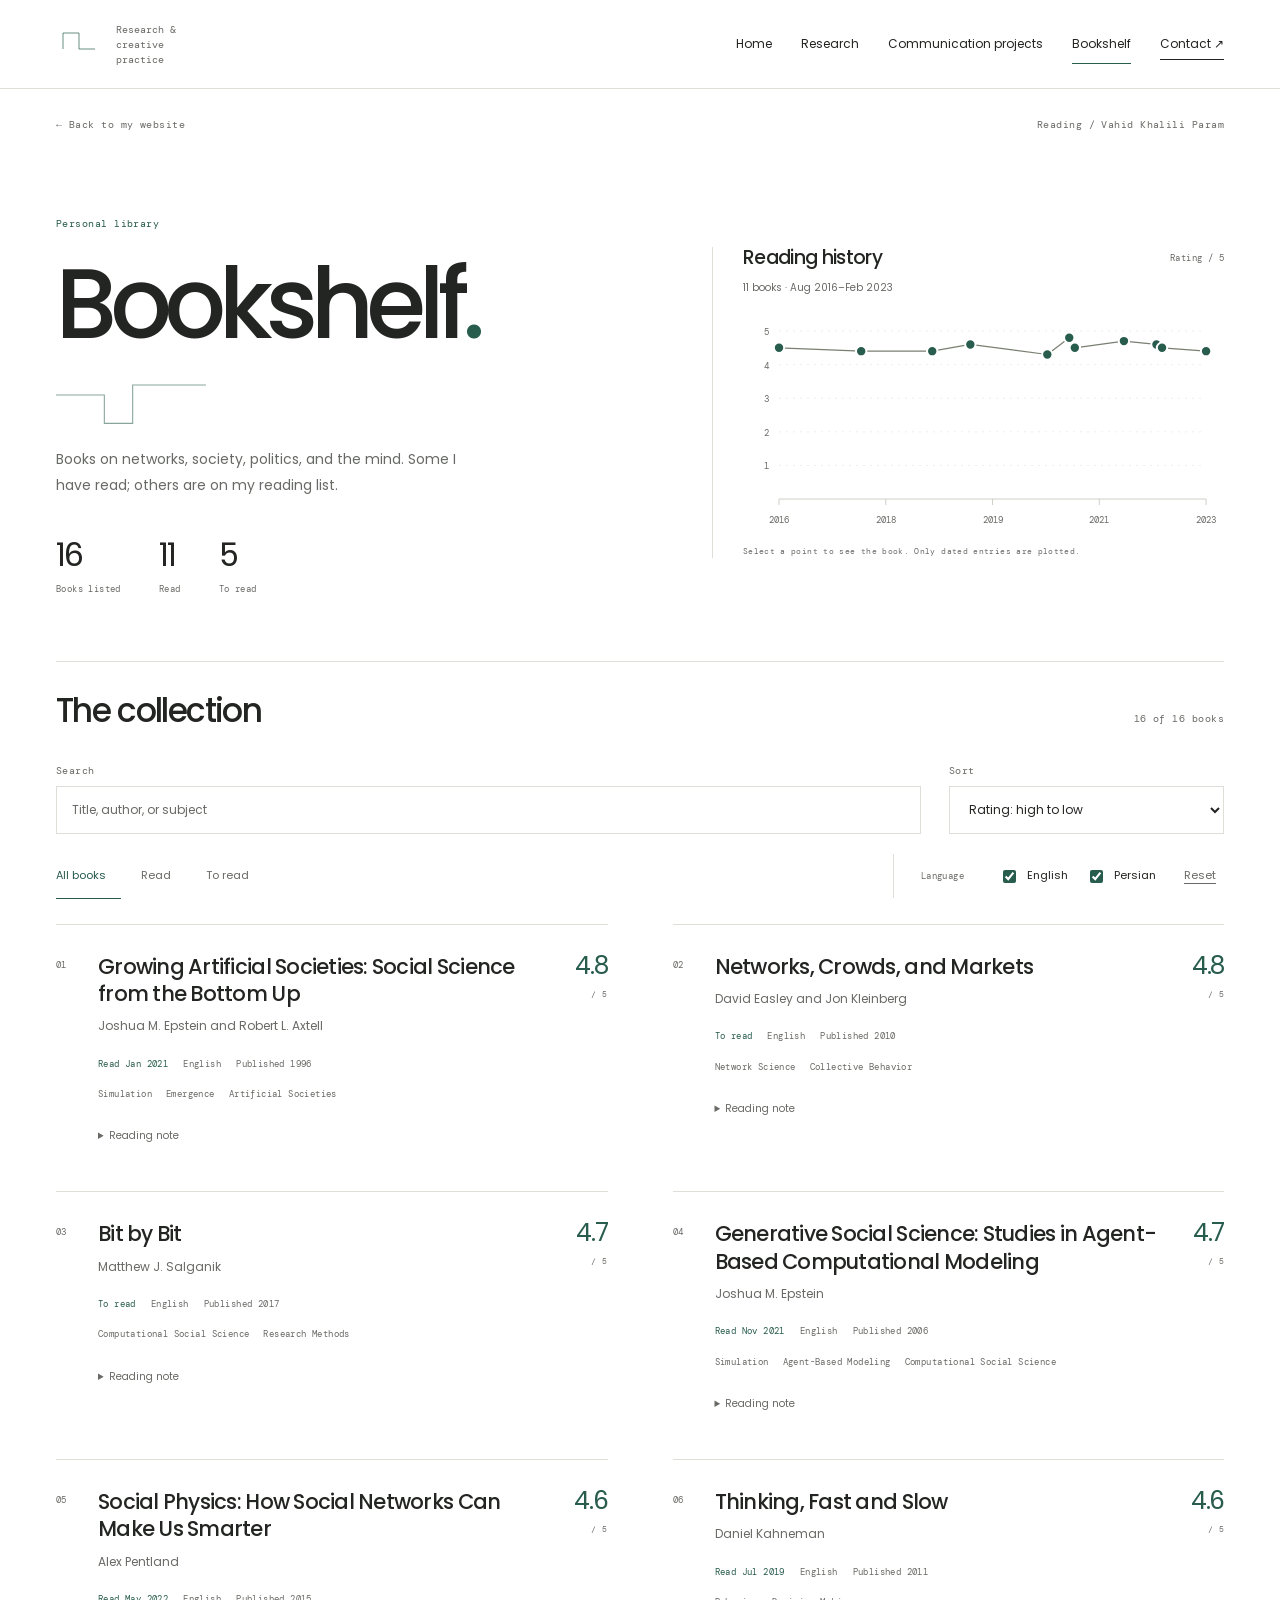
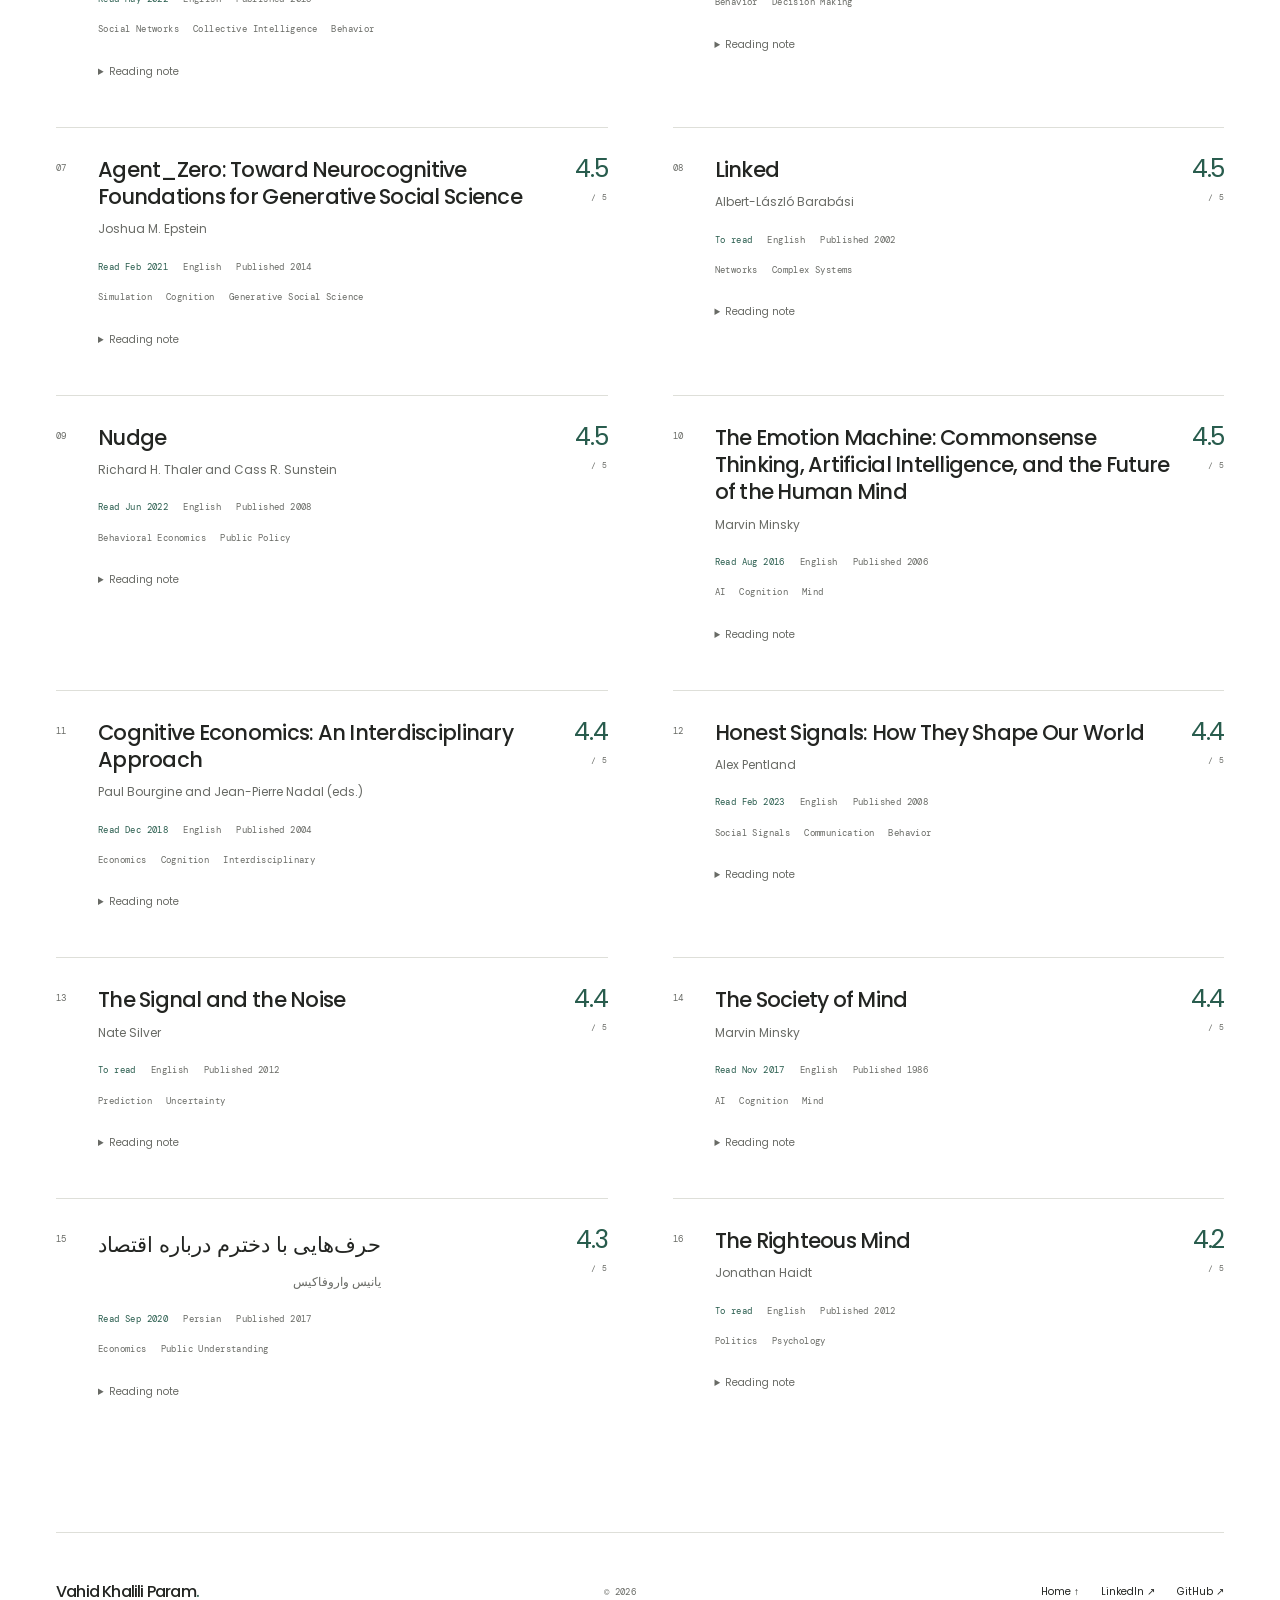
==== commit 48acc7e2: "Update navigation links and section titles for clarity; enhance dot animation functionality" ====
--- a/bookshelf/index.html
+++ b/bookshelf/index.html
@@ -24,7 +24,7 @@
     <div class="container nav">
       <a href="../" class="brand" aria-label="Vahid Khalili Param, home"><img class="brand-logo" src="../images/tile-fragment.svg" alt="" width="48" height="48" /><span class="brand-note">Research & creative practice</span></a>
       <button class="menu-toggle" aria-expanded="false" aria-controls="site-nav" type="button">Menu <span aria-hidden="true">+</span></button>
-      <nav id="site-nav" aria-label="Main navigation"><a href="../">Home</a><a href="../#research">Research</a><a href="../#narratives">Narratives</a><a href="./" class="active" aria-current="page">Bookshelf</a><a class="nav-contact" href="../#contact">Contact ↗</a></nav>
+      <nav id="site-nav" aria-label="Main navigation"><a href="../">Home</a><a href="../#research">Research</a><a href="../#narratives">Communication projects</a><a href="./" class="active" aria-current="page">Bookshelf</a><a class="nav-contact" href="../#contact">Contact ↗</a></nav>
     </div>
   </header>
   <main id="main" class="bookshelf-main container">
--- a/line-language.css
+++ b/line-language.css
@@ -1,4 +1,4 @@
-﻿/* A few deliberate line accents, with plain rules throughout the rest of the site. */
+/* A few deliberate line accents, with plain rules throughout the rest of the site. */
 .line-motif { display: block; color: var(--accent); pointer-events: none; overflow: visible; }
 .section-marker--motif { position: relative; border-top: 0; padding-top: 25px; }
 .section-marker--motif:before { content: ''; position: absolute; top: 0; left: 160px; right: 0; height: 1px; background: var(--line); }
@@ -25,3 +25,6 @@
   .hero-scroll { font-size: 10px; }
   .shelf-line-path { width: 120px; height: 42.67px; margin-block: 12px; }
 }
+
+#research > .research-projects { margin-top: 0; margin-bottom: 60px; }
+@media (max-width: 760px) { #research > .research-projects { margin-bottom: 40px; } }
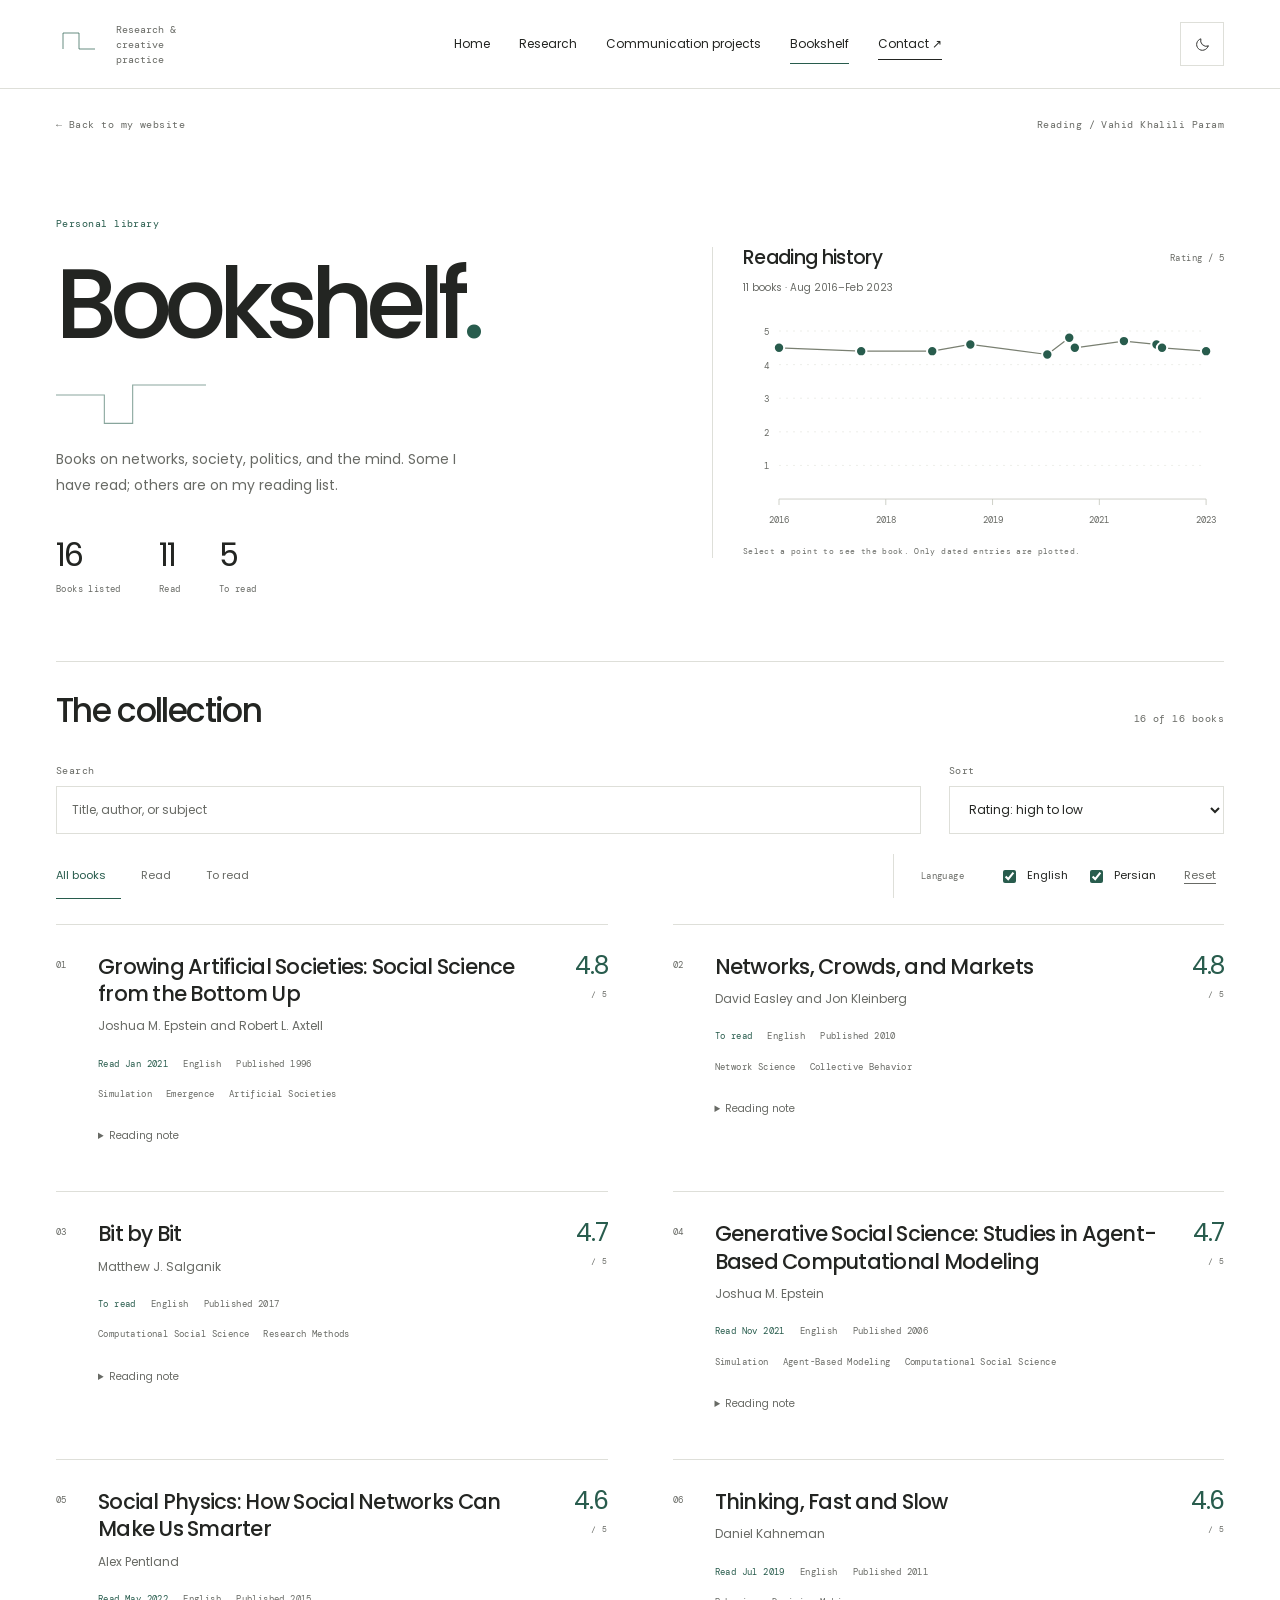
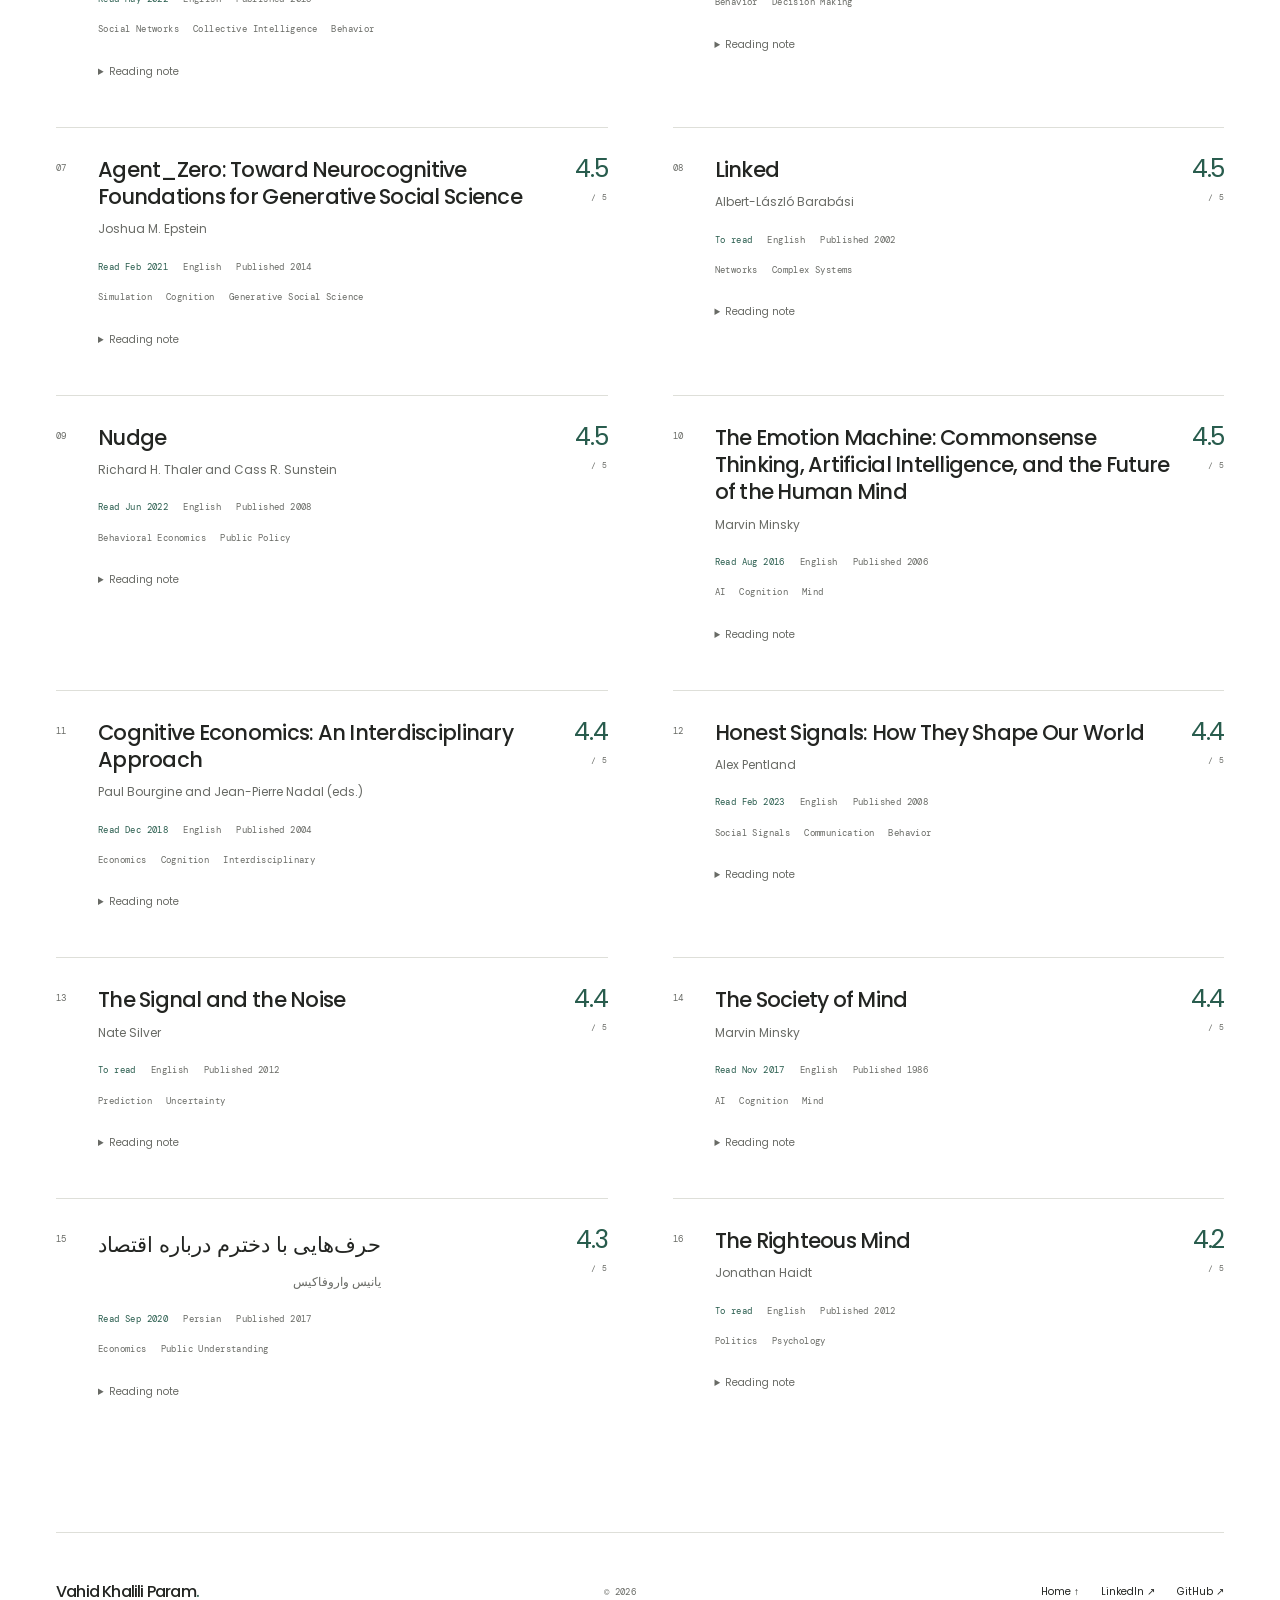
==== commit 42f80f7d: "Add theme toggle functionality and styles for dark mode support" ====
--- a/bookshelf/index.html
+++ b/bookshelf/index.html
@@ -6,6 +6,7 @@
   <title>Bookshelf — Vahid Khalili Param</title>
   <meta name="description" content="Books read and to read by Vahid Khalili Param, with notes on networks, society, politics, cognition, and computational social science." />
   <meta name="theme-color" content="#ffffff" />
+  <script src="../theme.js"></script>
   <link rel="canonical" href="https://vahidparam.com/bookshelf/" />
   <link rel="icon" href="../images/site-icon.svg" type="image/svg+xml" />
   <link rel="preconnect" href="https://fonts.googleapis.com" />
@@ -14,6 +15,7 @@
   <link rel="stylesheet" href="../styles.css" />
   <link rel="stylesheet" href="bookshelf.css" />
   <link rel="stylesheet" href="../line-language.css" />
+  <link rel="stylesheet" href="../theme.css" />
   <script src="../script.js" defer></script>
   <script src="books-visualization.js" defer></script>
   <script src="bookshelf.js" defer></script>
@@ -22,8 +24,11 @@
   <a class="skip-link" href="#main">Skip to books</a>
   <header class="topbar">
     <div class="container nav">
-      <a href="../" class="brand" aria-label="Vahid Khalili Param, home"><img class="brand-logo" src="../images/tile-fragment.svg" alt="" width="48" height="48" /><span class="brand-note">Research & creative practice</span></a>
-      <button class="menu-toggle" aria-expanded="false" aria-controls="site-nav" type="button">Menu <span aria-hidden="true">+</span></button>
+      <a href="../" class="brand" aria-label="Vahid Khalili Param, home"><svg class="brand-logo" viewBox="0 0 96 96" aria-hidden="true" width="48" height="48"><path d="M14 58V26h32v32h32" fill="none" stroke="currentColor" stroke-width="1.4" /></svg><span class="brand-note">Research & creative practice</span></a>
+      <div class="nav-controls"><button class="theme-toggle" type="button" aria-label="Dark theme" aria-pressed="false" title="Switch to dark theme" hidden>
+        <svg class="theme-icon theme-icon-moon" viewBox="0 0 24 24" aria-hidden="true"><path d="M20 14.3A8.3 8.3 0 0 1 9.7 4 8.3 8.3 0 1 0 20 14.3Z" /></svg>
+        <svg class="theme-icon theme-icon-sun" viewBox="0 0 24 24" aria-hidden="true"><circle cx="12" cy="12" r="3.5" /><path d="M12 2v2m0 16v2M2 12h2m16 0h2M5 5l1.5 1.5m11 11L19 19M5 19l1.5-1.5m11-11L19 5" /></svg>
+      </button><button class="menu-toggle" aria-expanded="false" aria-controls="site-nav" type="button">Menu <span aria-hidden="true">+</span></button></div>
       <nav id="site-nav" aria-label="Main navigation"><a href="../">Home</a><a href="../#research">Research</a><a href="../#narratives">Communication projects</a><a href="./" class="active" aria-current="page">Bookshelf</a><a class="nav-contact" href="../#contact">Contact ↗</a></nav>
     </div>
   </header>
--- a/theme.css
+++ b/theme.css
@@ -0,0 +1,66 @@
+:root { color-scheme: light; }
+:root[data-theme="dark"] {
+  color-scheme: dark;
+  --paper: #161b18;
+  --ink: #edf1e9;
+  --muted: #a7b0a6;
+  --line: #344038;
+  --accent: #9bc7a5;
+  --soft: #1e2721;
+  --nowruz-petal: #82b394;
+  --nowruz-center: #25392c;
+}
+
+.brand-logo { color: var(--accent); }
+.nav-controls { display: flex; gap: 10px; align-items: center; flex-shrink: 0; order: 3; }
+.nav > nav { order: 2; }
+.nav-controls .menu-toggle { margin: 0; }
+.theme-toggle {
+  display: inline-flex;
+  align-items: center;
+  justify-content: center;
+  width: 44px;
+  height: 44px;
+  padding: 0;
+  border: 1px solid var(--line);
+  border-radius: 0;
+  background: transparent;
+  color: var(--ink);
+  cursor: pointer;
+}
+.theme-toggle[hidden] { display: none; }
+.theme-toggle:hover { color: var(--accent); background: var(--soft); }
+.theme-icon { width: 17px; height: 17px; fill: none; stroke: currentColor; stroke-width: 1.3; stroke-linecap: round; stroke-linejoin: round; }
+.theme-icon-sun { display: none; }
+:root[data-theme="dark"] .theme-icon-moon { display: none; }
+:root[data-theme="dark"] .theme-icon-sun { display: block; }
+
+:root[data-theme="dark"] ::selection { background: #385743; color: var(--ink); }
+:root[data-theme="dark"] .topbar { background: rgba(22, 27, 24, .96); }
+:root[data-theme="dark"] .skip-link { background: var(--accent); color: var(--paper); }
+:root[data-theme="dark"] .communication-section { background: #1c241e; }
+:root[data-theme="dark"] .contact-section { background: #253127; }
+:root[data-theme="dark"] .contact-section .section-marker { border-color: #405143; }
+:root[data-theme="dark"] .contact-arrow { border-color: #526151; }
+:root[data-theme="dark"] .contact-arrow:hover { background: var(--soft); }
+:root[data-theme="dark"] .following-art { background: #203e33; color: #e1eddd; }
+:root[data-theme="dark"] .following-art:hover { color: #fff; }
+:root[data-theme="dark"] .nowruz-art { background: #25392c; color: #cde3c8; }
+:root[data-theme="dark"] .network-image { filter: invert(1) brightness(.9); }
+:root[data-theme="dark"] .shelf-controls input,
+:root[data-theme="dark"] .shelf-controls select { background: var(--soft); color: var(--ink); }
+:root[data-theme="dark"] .timeline-tooltip { background: var(--soft); box-shadow: 0 8px 25px #0003; }
+:root[data-theme="dark"] .timeline-grid { stroke: var(--line); }
+:root[data-theme="dark"] .timeline-axis { stroke: #69786b; }
+:root[data-theme="dark"] .timeline-line { stroke: #99b49a; }
+:root[data-theme="dark"] .timeline-point { stroke: var(--paper); }
+
+@media (max-width: 760px) {
+  .nav { gap: 12px; }
+  .nav-controls { gap: 8px; }
+  .nav-controls .menu-toggle { gap: 12px; padding: 8px 10px; }
+  :root[data-theme="dark"] .nav > nav { background: var(--paper); }
+}
+@media (max-width: 420px) {
+  .brand-note { max-width: 70px; font-size: 8px; }
+}
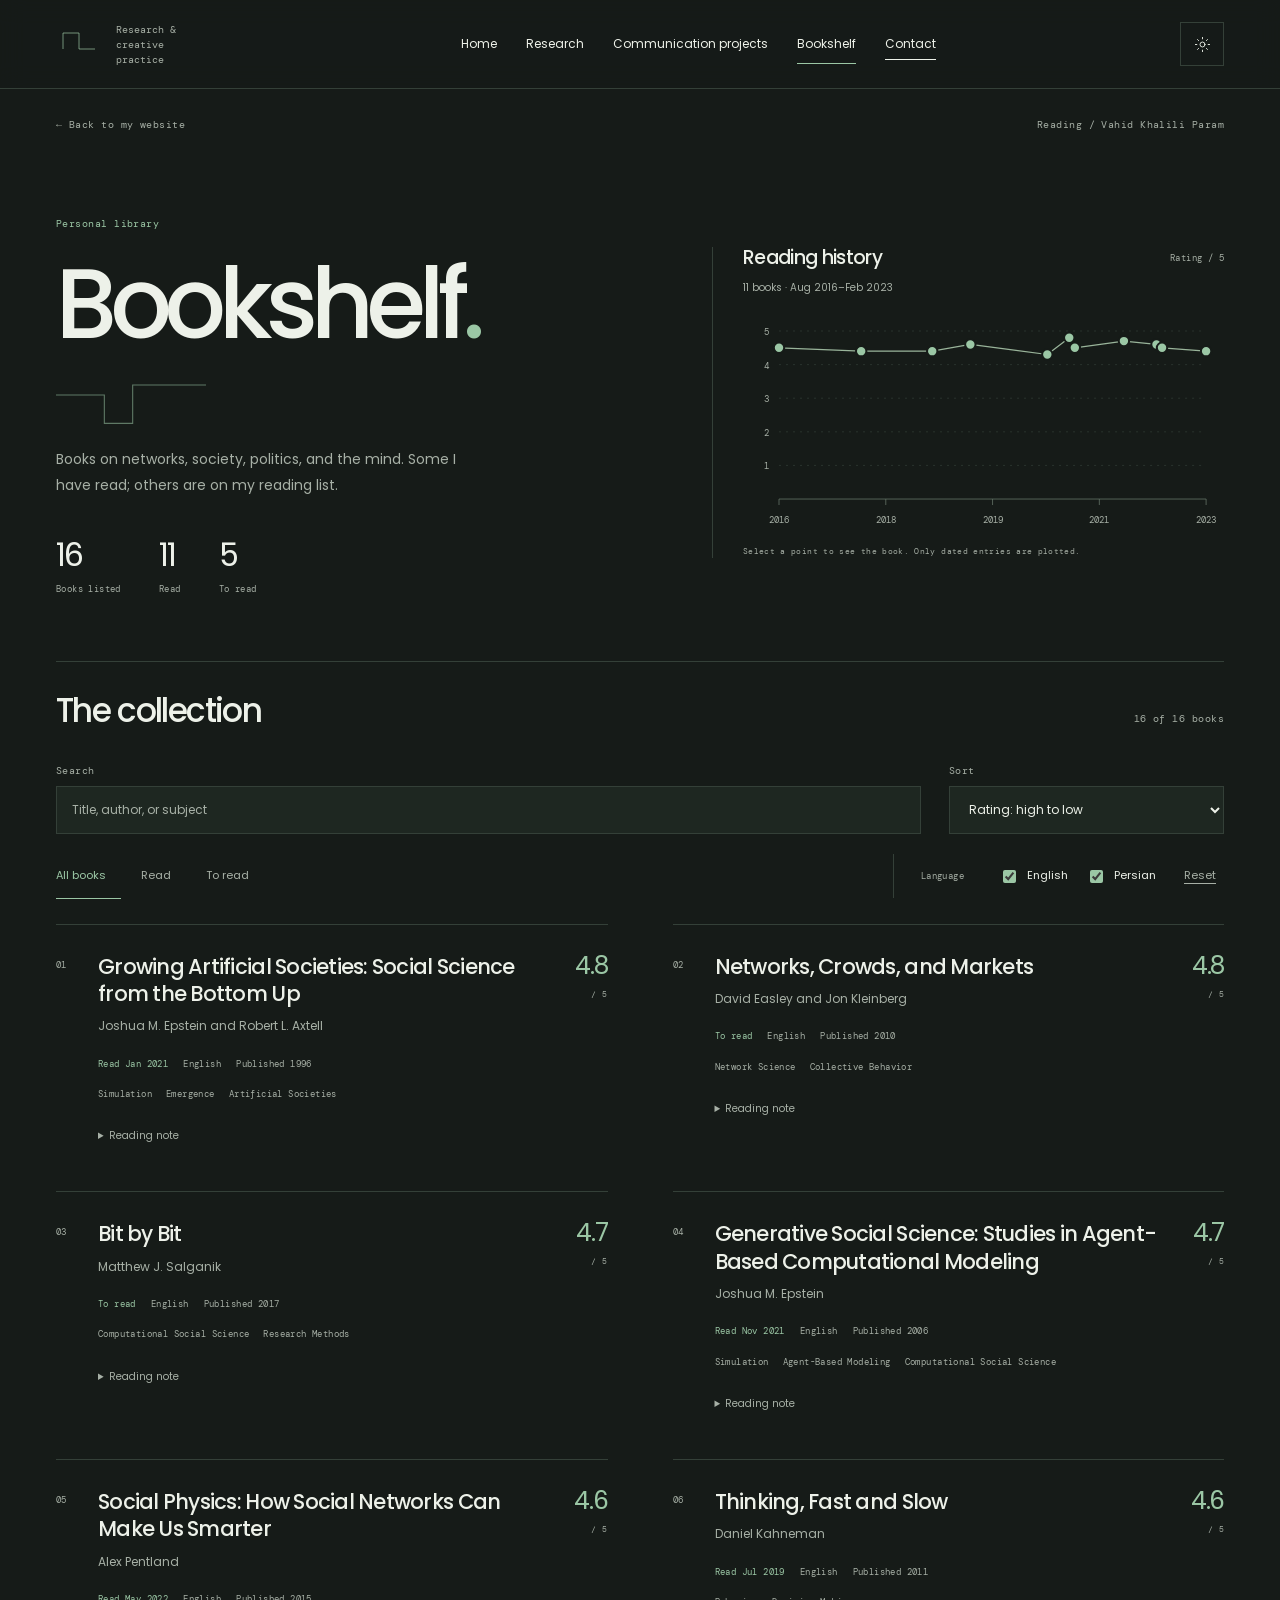
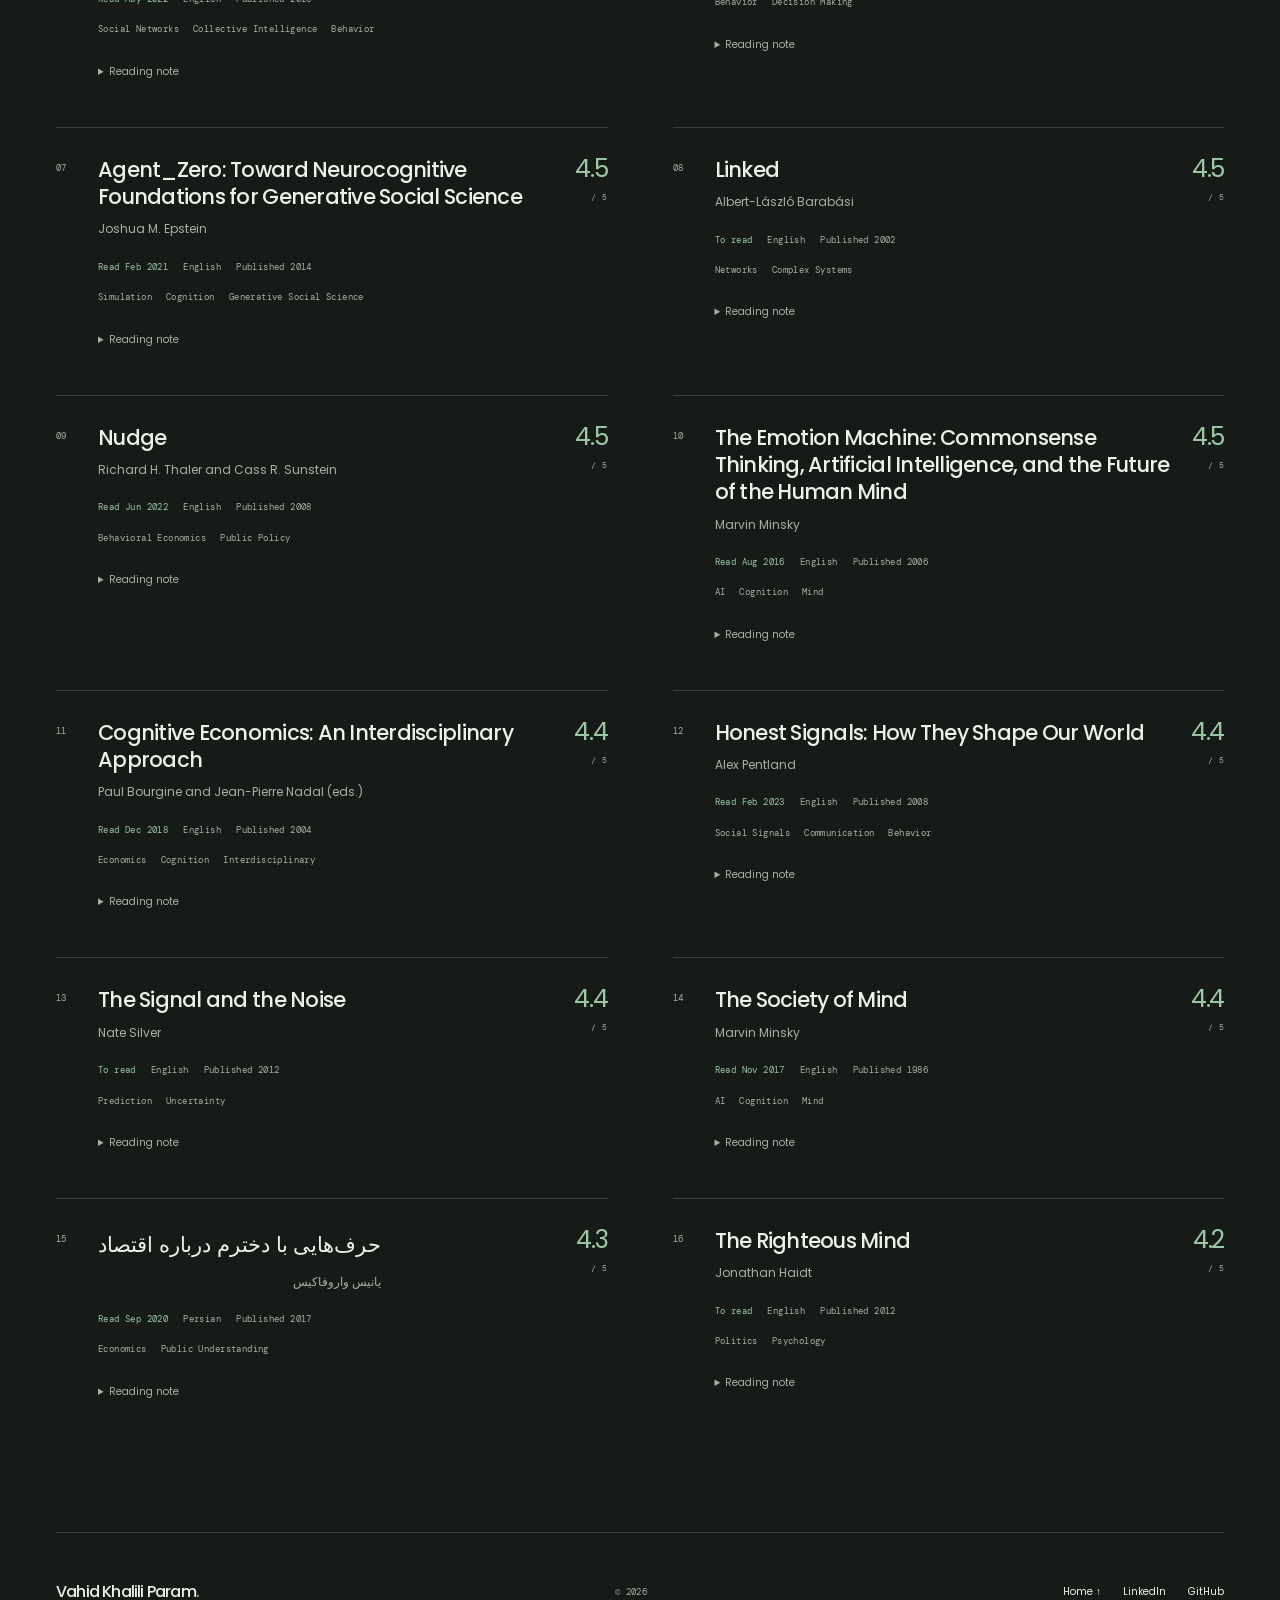
==== commit c37b5324: "Refactor code structure for improved readability and maintainability" ====
--- a/bookshelf/index.html
+++ b/bookshelf/index.html
@@ -1,11 +1,11 @@
 ﻿<!DOCTYPE html>
-<html lang="en">
+<html lang="en" data-theme="dark">
 <head>
   <meta charset="UTF-8" />
   <meta name="viewport" content="width=device-width, initial-scale=1.0" />
   <title>Bookshelf — Vahid Khalili Param</title>
   <meta name="description" content="Books read and to read by Vahid Khalili Param, with notes on networks, society, politics, cognition, and computational social science." />
-  <meta name="theme-color" content="#ffffff" />
+  <meta name="theme-color" content="#161b18" />
   <script src="../theme.js"></script>
   <link rel="canonical" href="https://vahidparam.com/bookshelf/" />
   <link rel="icon" href="../images/site-icon.svg" type="image/svg+xml" />
@@ -25,11 +25,11 @@
   <header class="topbar">
     <div class="container nav">
       <a href="../" class="brand" aria-label="Vahid Khalili Param, home"><svg class="brand-logo" viewBox="0 0 96 96" aria-hidden="true" width="48" height="48"><path d="M14 58V26h32v32h32" fill="none" stroke="currentColor" stroke-width="1.4" /></svg><span class="brand-note">Research & creative practice</span></a>
-      <div class="nav-controls"><button class="theme-toggle" type="button" aria-label="Dark theme" aria-pressed="false" title="Switch to dark theme" hidden>
+      <div class="nav-controls"><button class="theme-toggle" type="button" aria-label="Dark theme" aria-pressed="true" title="Switch to light theme" hidden>
         <svg class="theme-icon theme-icon-moon" viewBox="0 0 24 24" aria-hidden="true"><path d="M20 14.3A8.3 8.3 0 0 1 9.7 4 8.3 8.3 0 1 0 20 14.3Z" /></svg>
         <svg class="theme-icon theme-icon-sun" viewBox="0 0 24 24" aria-hidden="true"><circle cx="12" cy="12" r="3.5" /><path d="M12 2v2m0 16v2M2 12h2m16 0h2M5 5l1.5 1.5m11 11L19 19M5 19l1.5-1.5m11-11L19 5" /></svg>
       </button><button class="menu-toggle" aria-expanded="false" aria-controls="site-nav" type="button">Menu <span aria-hidden="true">+</span></button></div>
-      <nav id="site-nav" aria-label="Main navigation"><a href="../">Home</a><a href="../#research">Research</a><a href="../#narratives">Communication projects</a><a href="./" class="active" aria-current="page">Bookshelf</a><a class="nav-contact" href="../#contact">Contact ↗</a></nav>
+      <nav id="site-nav" aria-label="Main navigation"><a href="../">Home</a><a href="../#research">Research</a><a href="../#narratives">Communication projects</a><a href="./" class="active" aria-current="page">Bookshelf</a><a class="nav-contact" href="../#contact">Contact</a></nav>
     </div>
   </header>
   <main id="main" class="bookshelf-main container">
@@ -54,6 +54,6 @@
       <noscript><p class="empty-state">Enable JavaScript to load and search the book list.</p></noscript>
     </section>
   </main>
-  <footer class="container"><a class="footer-name" href="../">Vahid Khalili Param<span>.</span></a><span class="micro">© <span id="year">2026</span></span><div><a href="../">Home ↑</a><a href="https://www.linkedin.com/in/vahidkhaliliparam/" target="_blank" rel="noopener noreferrer">LinkedIn ↗</a><a href="https://github.com/vahidparam" target="_blank" rel="noopener noreferrer">GitHub ↗</a></div></footer>
+  <footer class="container"><a class="footer-name" href="../">Vahid Khalili Param<span>.</span></a><span class="micro">© <span id="year">2026</span></span><div><a href="../">Home ↑</a><a href="https://www.linkedin.com/in/vahidkhaliliparam/" target="_blank" rel="noopener noreferrer">LinkedIn</a><a href="https://github.com/vahidparam" target="_blank" rel="noopener noreferrer">GitHub</a></div></footer>
 </body>
 </html>
--- a/styles.css
+++ b/styles.css
@@ -1,8 +1,8 @@
 :root{--paper:#fff;--ink:#232522;--muted:#686a65;--line:#dedfd9;--accent:#285c4d;--soft:#f5f5f0;--mono:'DM Mono',monospace;--sans:'Poppins',Arial,sans-serif;--max:1280px}
-*{box-sizing:border-box}html{scroll-behavior:smooth;scroll-padding-top:95px}body{margin:0;background:var(--paper);color:var(--ink);font-family:var(--sans);font-size:15px;line-height:1.8}::selection{background:#dce9df}a{color:inherit;text-decoration:none}button{font:inherit}img{display:block;max-width:100%}figure,p,h1,h2,h3,h4{margin:0}p+p{margin-top:20px}h1,h2,h3,h4{font-weight:500;line-height:1.16}h2{font-size:clamp(34px,4.1vw,55px);letter-spacing:-.055em}h2 em{font-style:normal;color:var(--muted)}h3{font-size:23px;letter-spacing:-.035em}a,button{-webkit-tap-highlight-color:transparent}a:focus-visible,button:focus-visible{outline:2px solid var(--accent);outline-offset:7px}a:hover{color:var(--accent)}.container{width:min(var(--max),calc(100% - 112px));margin-inline:auto}.micro{font:11px/1.6 var(--mono);letter-spacing:.045em}.skip-link{position:fixed;top:-60px;left:20px;padding:10px 20px;background:var(--ink);color:#fff;z-index:100}.skip-link:focus{top:10px}.topbar{position:sticky;top:0;background:#fffffff5;z-index:20;border-bottom:1px solid var(--line);backdrop-filter:blur(12px)}.nav{height:88px;display:flex;align-items:center;justify-content:space-between;gap:25px}.brand{font-size:33px;font-weight:600;letter-spacing:-.09em;display:flex;align-items:center}.brand-dot{color:var(--accent)}.brand-note{font:10px/1.5 var(--mono);letter-spacing:0;max-width:100px;margin-left:22px;color:var(--muted)}nav{display:flex;align-items:center;gap:29px;font-size:12px}nav a{position:relative}nav a.active:after{content:'';position:absolute;bottom:-9px;left:0;right:0;height:1px;background:var(--accent)}.nav-contact{border-bottom:1px solid var(--ink);padding:5px 0}.nav-contact span{margin-left:14px}.menu-toggle{display:none}.hero-top{display:flex;justify-content:space-between;color:var(--muted);padding-top:28px}.status-dot{display:inline-block;width:6px;height:6px;background:var(--accent);border-radius:50%;margin-right:9px;vertical-align:2px}.hero-grid{display:grid;grid-template-columns:1.2fr 1fr;gap:8%;padding:52px 0 42px}.hero-identity h1{font-size:clamp(80px,10.4vw,148px);letter-spacing:-.085em;font-weight:600;line-height:.98;margin-left:-7px}.hero-identity h1>span{display:block}.name-last{color:var(--muted)}.name-period{color:var(--accent)}.hero-roles{display:flex;justify-content:space-between;align-items:center;margin-top:34px;max-width:445px}.hero-roles p{font-size:14px;line-height:1.8;color:var(--muted)}.hero-roles strong{font-weight:500;color:var(--ink)}.hero-visual{padding-top:9px;max-width:420px;justify-self:end;width:100%}.portrait{position:relative}.portrait:before,.portrait:after{position:absolute;content:'+';font:18px var(--mono);color:var(--accent);z-index:1}.portrait:before{top:-17px;left:-20px}.portrait:after{bottom:23px;right:-20px}.portrait img{width:100%;aspect-ratio:1.12;height:auto;object-fit:cover;object-position:center 30%;filter:grayscale(1);background:var(--soft)}.portrait figcaption{display:flex;justify-content:space-between;color:var(--muted);padding-top:9px;font-size:9px}.text-link{font-size:12px;display:inline-flex;align-items:center;justify-content:space-between;gap:25px;border-bottom:1px solid var(--ink);padding-bottom:5px;width:fit-content}.section{padding-top:100px;padding-bottom:100px}.section-marker{display:flex;justify-content:space-between;gap:20px;border-top:1px solid var(--line);padding-top:17px;color:var(--muted);margin-bottom:55px}.section-marker>span:first-child{color:var(--accent)}.about-grid{display:grid;grid-template-columns:1fr 1fr;gap:9%}.about-copy{color:var(--muted);font-size:13px}.about-copy .intro{font-size:19px;line-height:1.7;letter-spacing:-.025em;color:var(--ink)}.about-copy a{text-decoration:underline;text-underline-offset:4px}.practice-index{display:grid;grid-template-columns:repeat(3,1fr);border-block:1px solid var(--line);margin-top:65px}.practice-index a{padding:27px 22px 27px 0}.practice-index a+a{padding-left:28px;border-left:1px solid var(--line)}.practice-index .micro{display:block;color:var(--muted);margin-bottom:17px}.practice-index a>span:last-child{display:flex;justify-content:space-between;gap:10px;font-size:17px;letter-spacing:-.025em}.portfolio-section{background:var(--soft)}.section-heading{display:flex;justify-content:space-between;align-items:end;gap:45px;margin-bottom:52px}.section-heading>p{max-width:325px;color:var(--muted);font-size:13px}.portfolio-grid{display:grid;grid-template-columns:1fr 1fr;gap:40px}.project-art{display:block;position:relative;aspect-ratio:1.23;overflow:hidden;padding:25px;isolation:isolate;transition:transform .3s}.project-art:hover{transform:translateY(-5px)}.following-art{background:#1f312e;color:#e2e7da}.following-art:hover{color:#fff}.art-top,.art-bottom{position:absolute;left:25px;right:25px;display:flex;justify-content:space-between;gap:12px;z-index:2;font-size:9px}.art-top{top:22px}.art-top>span:last-child{font-size:22px;line-height:1}.art-bottom{bottom:20px}.time-orbits,.nowruz-flower{position:absolute;width:100%;height:100%;inset:0;transition:transform .8s}.time-orbits{opacity:.5}.project-art:hover .time-orbits{transform:rotate(-8deg) scale(1.05)}.cover-title{position:absolute;z-index:1;top:50%;left:37px;transform:translateY(-50%);font-size:clamp(40px,5vw,70px);font-weight:500;letter-spacing:-.075em;line-height:1.05}.following-art .cover-title>span{font-family:Georgia,serif;font-style:italic;font-weight:400}.nowruz-art{background:#e5ebe0;color:#244f40}.nowruz-art:hover{color:#244f40}.nowruz-flower{left:14%;width:100%;opacity:.85}.nowruz-art:hover .nowruz-flower{transform:rotate(30deg)}.nowruz-art .cover-title{top:auto;bottom:55px;transform:none;left:30px;font-size:64px}.cover-subtitle{display:block;font:10px var(--mono);letter-spacing:.08em;margin-top:12px}.project-meta{display:flex;justify-content:space-between;gap:15px;font-size:9px;color:var(--muted);margin:22px 0 12px}.portfolio-project h3{font-size:24px}.portfolio-project h3 a{display:flex;justify-content:space-between;gap:16px}.portfolio-project>p{font-size:13px;line-height:1.85;color:var(--muted);margin:16px 0 23px;max-width:480px}.portfolio-note{font-size:9px;color:var(--muted);margin-top:40px}.research-grid{display:grid;grid-template-columns:1.1fr 1fr;gap:8%;align-items:start}.research-themes article{padding:24px 0;border-bottom:1px solid var(--line)}.research-themes article:first-child{padding-top:0}.research-themes .micro{font-size:10px;color:var(--accent)}.research-themes h3{margin:12px 0}.research-themes p{font-size:13px;color:var(--muted)}.research-projects{margin-top:65px}.research-projects-head{display:flex;align-items:baseline;justify-content:space-between;gap:20px;margin-bottom:24px}.research-projects-head h3{font-size:19px}.research-projects-head p{font-size:11px;color:var(--muted)}.research-row{display:grid;grid-template-columns:180px 1fr 35px;gap:35px;align-items:center;border-top:1px solid var(--line);padding:27px 0}.research-row:last-child{border-bottom:1px solid var(--line)}.research-row>.micro{color:var(--accent)}.research-row h4{font-size:18px;letter-spacing:-.025em;margin-bottom:8px}.research-row p{color:var(--muted);font-size:12px}.row-arrow{font-size:26px;transition:transform .2s}.research-row:hover .row-arrow{transform:translate(4px,-4px)}.communication-section{background:#f7f7f3}.communication-grid{display:grid;grid-template-columns:1fr 1fr;gap:9%}.communication-intro h2{font-size:clamp(35px,3.4vw,47px)}.communication-intro p{color:var(--muted);font-size:13px;max-width:390px;margin:25px 0}.services article{display:grid;grid-template-columns:28px 1fr;gap:22px;padding:28px 0;border-top:1px solid var(--line)}.services article:last-child{border-bottom:1px solid var(--line)}.services article>.micro{color:var(--accent);margin-top:5px}.services h3{font-size:21px}.services p{font-size:13px;color:var(--muted);margin:13px 0 17px}.service-tags{font-size:9px;color:var(--muted)}.studio-grid{display:grid;grid-template-columns:.8fr 1fr;gap:13%;align-items:center}.studio-grid>img{width:100%;height:auto;aspect-ratio:1.12;object-fit:cover;object-position:center 40%;filter:grayscale(1)}.studio-grid h2{font-size:clamp(33px,3.4vw,46px)}.studio-grid p{font-size:13px;color:var(--muted);margin:24px 0 35px;max-width:460px}.studio-link{display:flex;justify-content:space-between;align-items:center;padding:16px 0;border-top:1px solid var(--line)}.studio-link:last-child{border-bottom:1px solid var(--line)}.studio-link .micro{display:block;color:var(--muted);font-size:9px;margin-bottom:4px}.studio-link strong{font-weight:500;font-size:16px;letter-spacing:-.025em}.studio-link>span:last-child{font-size:24px}.contact-section{padding:70px 0 55px;background:#edeee7}.contact-section .section-marker{border-color:#c9cbc2}.contact-heading{display:flex;justify-content:space-between;align-items:center;gap:30px}.contact-heading h2{font-size:clamp(40px,5.5vw,76px)}.contact-arrow{border:1px solid #b9bcb0;border-radius:50%;width:105px;height:105px;display:grid;place-items:center;font-size:54px;transition:background .2s}.contact-arrow:hover{background:#fff}.contact-bottom{display:flex;align-items:end;justify-content:space-between;gap:35px;margin-top:55px}.contact-bottom p{font-size:12px;color:var(--muted)}.email-link{font-size:17px;letter-spacing:-.025em;border-bottom:1px solid var(--ink);padding-bottom:5px}footer{display:flex;justify-content:space-between;align-items:center;gap:25px;min-height:120px;font-size:10px}.footer-name{font-size:16px;font-weight:500;letter-spacing:-.05em}.footer-name span{color:var(--accent)}footer>.micro{font-size:9px;color:var(--muted)}footer>div{display:flex;gap:22px}
+*{box-sizing:border-box}html{scroll-behavior:smooth;scroll-padding-top:95px}body{margin:0;background:var(--paper);color:var(--ink);font-family:var(--sans);font-size:15px;line-height:1.8}::selection{background:#dce9df}a{color:inherit;text-decoration:none}button{font:inherit}img{display:block;max-width:100%}figure,p,h1,h2,h3,h4{margin:0}p+p{margin-top:20px}h1,h2,h3,h4{font-weight:500;line-height:1.16}h2{font-size:clamp(34px,4.1vw,55px);letter-spacing:-.055em}h2 em{font-style:normal;color:var(--muted)}h3{font-size:23px;letter-spacing:-.035em}a,button{-webkit-tap-highlight-color:transparent}a:focus-visible,button:focus-visible{outline:2px solid var(--accent);outline-offset:7px}a:hover{color:var(--accent)}.container{width:min(var(--max),calc(100% - 112px));margin-inline:auto}.micro{font:11px/1.6 var(--mono);letter-spacing:.045em}.skip-link{position:fixed;top:-60px;left:20px;padding:10px 20px;background:var(--ink);color:#fff;z-index:100}.skip-link:focus{top:10px}.topbar{position:sticky;top:0;background:#fffffff5;z-index:20;border-bottom:1px solid var(--line);backdrop-filter:blur(12px)}.nav{height:88px;display:flex;align-items:center;justify-content:space-between;gap:25px}.brand{font-size:33px;font-weight:600;letter-spacing:-.09em;display:flex;align-items:center}.brand-dot{color:var(--accent)}.brand-note{font:10px/1.5 var(--mono);letter-spacing:0;max-width:100px;margin-left:22px;color:var(--muted)}nav{display:flex;align-items:center;gap:29px;font-size:12px}nav a{position:relative}nav a.active:after{content:'';position:absolute;bottom:-9px;left:0;right:0;height:1px;background:var(--accent)}.nav-contact{border-bottom:1px solid var(--ink);padding:5px 0}.menu-toggle{display:none}.hero-top{display:flex;justify-content:space-between;color:var(--muted);padding-top:28px}.status-dot{display:inline-block;width:6px;height:6px;background:var(--accent);border-radius:50%;margin-right:9px;vertical-align:2px}.hero-grid{display:grid;grid-template-columns:1.2fr 1fr;gap:8%;padding:52px 0 42px}.hero-identity h1{font-size:clamp(80px,10.4vw,148px);letter-spacing:-.085em;font-weight:600;line-height:.98;margin-left:-7px}.hero-identity h1>span{display:block}.name-last{color:var(--muted)}.name-period{color:var(--accent)}.hero-roles{display:flex;justify-content:space-between;align-items:center;margin-top:34px;max-width:445px}.hero-roles p{font-size:14px;line-height:1.8;color:var(--muted)}.hero-roles strong{font-weight:500;color:var(--ink)}.hero-visual{padding-top:9px;max-width:420px;justify-self:end;width:100%}.portrait{position:relative}.portrait:before,.portrait:after{position:absolute;content:'+';font:18px var(--mono);color:var(--accent);z-index:1}.portrait:before{top:-17px;left:-20px}.portrait:after{bottom:23px;right:-20px}.portrait img{width:100%;aspect-ratio:1.12;height:auto;object-fit:cover;object-position:center 30%;filter:grayscale(1);background:var(--soft)}.portrait figcaption{display:flex;justify-content:space-between;color:var(--muted);padding-top:9px;font-size:9px}.text-link{font-size:12px;display:inline-flex;align-items:center;justify-content:space-between;gap:25px;border-bottom:1px solid var(--ink);padding-bottom:5px;width:fit-content}.section{padding-top:100px;padding-bottom:100px}.section-marker{display:flex;justify-content:space-between;gap:20px;border-top:1px solid var(--line);padding-top:17px;color:var(--muted);margin-bottom:55px}.section-marker>span:first-child{color:var(--accent)}.about-grid{display:grid;grid-template-columns:1fr 1fr;gap:9%}.about-copy{color:var(--muted);font-size:13px}.about-copy .intro{font-size:19px;line-height:1.7;letter-spacing:-.025em;color:var(--ink)}.about-copy a{text-decoration:underline;text-underline-offset:4px}.practice-index{display:grid;grid-template-columns:repeat(3,1fr);border-block:1px solid var(--line);margin-top:65px}.practice-index a{padding:27px 22px 27px 0}.practice-index a+a{padding-left:28px;border-left:1px solid var(--line)}.practice-index .micro{display:block;color:var(--muted);margin-bottom:17px}.practice-index a>span:last-child{display:flex;justify-content:space-between;gap:10px;font-size:17px;letter-spacing:-.025em}.portfolio-section{background:var(--soft)}.section-heading{display:flex;justify-content:space-between;align-items:end;gap:45px;margin-bottom:52px}.section-heading>p{max-width:325px;color:var(--muted);font-size:13px}.portfolio-grid{display:grid;grid-template-columns:1fr 1fr;gap:40px}.project-art{display:block;position:relative;aspect-ratio:1.23;overflow:hidden;padding:25px;isolation:isolate;transition:transform .3s}.project-art:hover{transform:translateY(-5px)}.following-art{background:#1f312e;color:#e2e7da}.following-art:hover{color:#fff}.art-top,.art-bottom{position:absolute;left:25px;right:25px;display:flex;justify-content:space-between;gap:12px;z-index:2;font-size:9px}.art-top{top:22px}.art-bottom{bottom:20px}.time-orbits,.nowruz-flower{position:absolute;width:100%;height:100%;inset:0;transition:transform .8s}.time-orbits{opacity:.5}.project-art:hover .time-orbits{transform:rotate(-8deg) scale(1.05)}.cover-title{position:absolute;z-index:1;top:50%;left:37px;transform:translateY(-50%);font-size:clamp(40px,5vw,70px);font-weight:500;letter-spacing:-.075em;line-height:1.05}.following-art .cover-title>span{font-family:Georgia,serif;font-style:italic;font-weight:400}.nowruz-art{background:#e5ebe0;color:#244f40}.nowruz-art:hover{color:#244f40}.nowruz-flower{left:14%;width:100%;opacity:.85}.nowruz-art:hover .nowruz-flower{transform:rotate(30deg)}.nowruz-art .cover-title{top:auto;bottom:55px;transform:none;left:30px;font-size:64px}.cover-subtitle{display:block;font:10px var(--mono);letter-spacing:.08em;margin-top:12px}.project-meta{display:flex;justify-content:space-between;gap:15px;font-size:9px;color:var(--muted);margin:22px 0 12px}.portfolio-project h3{font-size:24px}.portfolio-project h3 a{display:flex;justify-content:space-between;gap:16px}.portfolio-project>p{font-size:13px;line-height:1.85;color:var(--muted);margin:16px 0 23px;max-width:480px}.portfolio-note{font-size:9px;color:var(--muted);margin-top:40px}.research-grid{display:grid;grid-template-columns:1.1fr 1fr;gap:8%;align-items:start}.research-themes article{padding:24px 0;border-bottom:1px solid var(--line)}.research-themes article:first-child{padding-top:0}.research-themes .micro{font-size:10px;color:var(--accent)}.research-themes h3{margin:12px 0}.research-themes p{font-size:13px;color:var(--muted)}.research-projects{margin-top:65px}.research-projects-head{display:flex;align-items:baseline;justify-content:space-between;gap:20px;margin-bottom:24px}.research-projects-head h3{font-size:19px}.research-projects-head p{font-size:11px;color:var(--muted)}.research-row{display:grid;grid-template-columns:180px 1fr;gap:35px;align-items:center;border-top:1px solid var(--line);padding:27px 0}.research-row:last-child{border-bottom:1px solid var(--line)}.research-row>.micro{color:var(--accent)}.research-row h4{font-size:18px;letter-spacing:-.025em;margin-bottom:8px}.research-row p{color:var(--muted);font-size:12px}.communication-section{background:#f7f7f3}.communication-grid{display:grid;grid-template-columns:1fr 1fr;gap:9%}.communication-intro h2{font-size:clamp(35px,3.4vw,47px)}.communication-intro p{color:var(--muted);font-size:13px;max-width:390px;margin:25px 0}.services article{display:grid;grid-template-columns:28px 1fr;gap:22px;padding:28px 0;border-top:1px solid var(--line)}.services article:last-child{border-bottom:1px solid var(--line)}.services article>.micro{color:var(--accent);margin-top:5px}.services h3{font-size:21px}.services p{font-size:13px;color:var(--muted);margin:13px 0 17px}.service-tags{font-size:9px;color:var(--muted)}.studio-grid{display:grid;grid-template-columns:.8fr 1fr;gap:13%;align-items:center}.studio-grid>img{width:100%;height:auto;aspect-ratio:1.12;object-fit:cover;object-position:center 40%;filter:grayscale(1)}.studio-grid h2{font-size:clamp(33px,3.4vw,46px)}.studio-grid p{font-size:13px;color:var(--muted);margin:24px 0 35px;max-width:460px}.studio-link{display:flex;justify-content:space-between;align-items:center;padding:16px 0;border-top:1px solid var(--line)}.studio-link:last-child{border-bottom:1px solid var(--line)}.studio-link .micro{display:block;color:var(--muted);font-size:9px;margin-bottom:4px}.studio-link strong{font-weight:500;font-size:16px;letter-spacing:-.025em}.contact-section{padding:70px 0 55px;background:#edeee7}.contact-section .section-marker{border-color:#c9cbc2}.contact-heading{display:flex;justify-content:space-between;align-items:center;gap:30px}.contact-heading h2{font-size:clamp(40px,5.5vw,76px)}.contact-bottom{display:flex;align-items:end;justify-content:space-between;gap:35px;margin-top:55px}.contact-bottom p{font-size:12px;color:var(--muted)}.email-link{font-size:17px;letter-spacing:-.025em;border-bottom:1px solid var(--ink);padding-bottom:5px}footer{display:flex;justify-content:space-between;align-items:center;gap:25px;min-height:120px;font-size:10px}.footer-name{font-size:16px;font-weight:500;letter-spacing:-.05em}.footer-name span{color:var(--accent)}footer>.micro{font-size:9px;color:var(--muted)}footer>div{display:flex;gap:22px}
 @media(min-width:1500px){.hero-grid{gap:12%}.hero-identity h1{font-size:155px}}
 @media(max-width:1100px){.container{width:calc(100% - 64px)}nav{gap:18px}.brand-note{display:none}.hero-grid{gap:7%}.hero-identity h1{font-size:11.6vw}.hero-roles p{font-size:12px}.hero-visual{max-width:350px}.section{padding-block:75px}.practice-index a>span:last-child{font-size:14px}.project-art{aspect-ratio:1.1}.portfolio-grid{gap:28px}.cover-title{left:25px}.art-bottom{font-size:8px}.nowruz-art .cover-title{font-size:52px}.contact-bottom{align-items:start;flex-direction:column;gap:22px}footer{flex-wrap:wrap;padding-block:30px}}
-@media(max-width:760px){html{scroll-padding-top:80px}.container{width:calc(100% - 40px)}.nav{height:72px}.brand{font-size:30px}.brand-note{display:block;font-size:9px;margin-left:15px}.menu-toggle{display:flex;align-items:center;gap:20px;background:none;border:1px solid var(--line);padding:8px 13px;font-size:12px;cursor:pointer}.menu-toggle span{font-size:19px;line-height:1}nav{display:none;position:absolute;top:71px;left:0;right:0;background:#fff;padding:20px;border-bottom:1px solid var(--line);gap:0;box-shadow:0 14px 20px #00000008}nav.open{display:flex;flex-direction:column;align-items:stretch}nav a{padding:13px 0}nav a.active:after{display:none}nav a.active{color:var(--accent)}.nav-contact{border:0}.hero-top{font-size:9px;padding-top:24px}.hero-top>span:last-child{display:none}.hero-grid{grid-template-columns:1fr;gap:32px;padding:40px 0 30px}.hero-identity h1{font-size:clamp(80px,19vw,140px);margin-left:-4px}.hero-identity h1>span{display:inline}.hero-identity h1>span:before{content:' ';white-space:pre}.hero-identity h1>.name-last{display:block}.hero-identity h1>.name-last:before{content:none}.hero-roles{max-width:none;margin-top:23px}.hero-roles p{font-size:12px}.hero-visual{display:block;max-width:360px;justify-self:end}.portrait img{aspect-ratio:.9}.portrait:before{left:-11px;top:-12px}.portrait:after{right:-10px}.portrait figcaption{font-size:7px}.portrait figcaption>span:last-child{display:none}.section{padding-block:60px}.section-marker{font-size:9px;margin-bottom:34px}.section-marker>span:last-child{max-width:160px;text-align:right}.about-grid{grid-template-columns:1fr;gap:30px}.about-copy .intro{font-size:18px}.practice-index{margin-top:35px;grid-template-columns:1fr}.practice-index a{padding:20px 0;display:flex;align-items:center;justify-content:space-between;gap:18px}.practice-index a+a{padding-left:0;border-left:0;border-top:1px solid var(--line)}.practice-index .micro{margin-bottom:0;font-size:9px}.practice-index a>span:last-child{font-size:14px;gap:18px}.section-heading{flex-direction:column;align-items:start;gap:22px;margin-bottom:32px}.section-heading>p{max-width:420px}.portfolio-grid{grid-template-columns:1fr;gap:42px}.project-art{aspect-ratio:1.2}.cover-title{font-size:clamp(45px,11vw,75px)}.nowruz-art .cover-title{font-size:65px}.project-meta{margin-top:17px;font-size:8px}.portfolio-project h3{font-size:23px}.portfolio-note{font-size:8px;margin-top:28px}.research-grid{grid-template-columns:1fr;gap:35px}.research-projects{margin-top:40px}.research-projects-head{flex-direction:column;gap:12px}.research-row{grid-template-columns:1fr 25px;gap:10px;padding:24px 0}.research-row>.micro{grid-column:1/-1}.research-row h4{font-size:17px}.research-row p{font-size:12px}.communication-grid{grid-template-columns:1fr;gap:40px}.communication-intro p{max-width:none}.services article{gap:15px}.services h3{font-size:20px}.studio-grid{grid-template-columns:1fr;gap:32px}.studio-grid>img{max-height:350px;aspect-ratio:1.3}.studio-grid p{margin:20px 0 28px}.contact-section{padding:50px 0 40px}.contact-heading{align-items:start;gap:12px}.contact-heading h2{font-size:clamp(31px,6.8vw,48px)}.contact-arrow{width:53px;height:53px;flex-shrink:0;font-size:30px}.contact-bottom{margin-top:30px}.email-link{font-size:clamp(12px,3.5vw,17px)}footer{gap:16px;align-items:start;flex-direction:column}.footer-name{font-size:18px}footer>div{gap:24px}}
+@media(max-width:760px){html{scroll-padding-top:80px}.container{width:calc(100% - 40px)}.nav{height:72px}.brand{font-size:30px}.brand-note{display:block;font-size:9px;margin-left:15px}.menu-toggle{display:flex;align-items:center;gap:20px;background:none;border:1px solid var(--line);padding:8px 13px;font-size:12px;cursor:pointer}.menu-toggle span{font-size:19px;line-height:1}nav{display:none;position:absolute;top:71px;left:0;right:0;background:#fff;padding:20px;border-bottom:1px solid var(--line);gap:0;box-shadow:0 14px 20px #00000008}nav.open{display:flex;flex-direction:column;align-items:stretch}nav a{padding:13px 0}nav a.active:after{display:none}nav a.active{color:var(--accent)}.nav-contact{border:0}.hero-top{font-size:9px;padding-top:24px}.hero-top>span:last-child{display:none}.hero-grid{grid-template-columns:1fr;gap:32px;padding:40px 0 30px}.hero-identity h1{font-size:clamp(80px,19vw,140px);margin-left:-4px}.hero-identity h1>span{display:inline}.hero-identity h1>span:before{content:' ';white-space:pre}.hero-identity h1>.name-last{display:block}.hero-identity h1>.name-last:before{content:none}.hero-roles{max-width:none;margin-top:23px}.hero-roles p{font-size:12px}.hero-visual{display:block;max-width:360px;justify-self:end}.portrait img{aspect-ratio:.9}.portrait:before{left:-11px;top:-12px}.portrait:after{right:-10px}.portrait figcaption{font-size:7px}.portrait figcaption>span:last-child{display:none}.section{padding-block:60px}.section-marker{font-size:9px;margin-bottom:34px}.section-marker>span:last-child{max-width:160px;text-align:right}.about-grid{grid-template-columns:1fr;gap:30px}.about-copy .intro{font-size:18px}.practice-index{margin-top:35px;grid-template-columns:1fr}.practice-index a{padding:20px 0;display:flex;align-items:center;justify-content:space-between;gap:18px}.practice-index a+a{padding-left:0;border-left:0;border-top:1px solid var(--line)}.practice-index .micro{margin-bottom:0;font-size:9px}.practice-index a>span:last-child{font-size:14px;gap:18px}.section-heading{flex-direction:column;align-items:start;gap:22px;margin-bottom:32px}.section-heading>p{max-width:420px}.portfolio-grid{grid-template-columns:1fr;gap:42px}.project-art{aspect-ratio:1.2}.cover-title{font-size:clamp(45px,11vw,75px)}.nowruz-art .cover-title{font-size:65px}.project-meta{margin-top:17px;font-size:8px}.portfolio-project h3{font-size:23px}.portfolio-note{font-size:8px;margin-top:28px}.research-grid{grid-template-columns:1fr;gap:35px}.research-projects{margin-top:40px}.research-projects-head{flex-direction:column;gap:12px}.research-row{grid-template-columns:1fr;gap:10px;padding:24px 0}.research-row>.micro{grid-column:1/-1}.research-row h4{font-size:17px}.research-row p{font-size:12px}.communication-grid{grid-template-columns:1fr;gap:40px}.communication-intro p{max-width:none}.services article{gap:15px}.services h3{font-size:20px}.studio-grid{grid-template-columns:1fr;gap:32px}.studio-grid>img{max-height:350px;aspect-ratio:1.3}.studio-grid p{margin:20px 0 28px}.contact-section{padding:50px 0 40px}.contact-heading{align-items:start;gap:12px}.contact-heading h2{font-size:clamp(31px,6.8vw,48px)}.contact-bottom{margin-top:30px}.email-link{font-size:clamp(12px,3.5vw,17px)}footer{gap:16px;align-items:start;flex-direction:column}.footer-name{font-size:18px}footer>div{gap:24px}}
 @media(prefers-reduced-motion:reduce){html{scroll-behavior:auto}*,*:before,*:after{transition:none!important;animation:none!important}}
 .about-subheading { font-size: 21px; margin: 30px 0 14px; color: var(--ink); }
 .about-copy strong { font-weight: 600; color: var(--ink); }
--- a/line-language.css
+++ b/line-language.css
@@ -27,4 +27,14 @@
 }
 
 #research > .research-projects { margin-top: 0; margin-bottom: 60px; }
+#research > .section-heading { align-items: start; }
+.research-intro { width: 325px; max-width: 100%; flex-shrink: 0; }
+.research-intro > p { color: var(--muted); font-size: 13px; }
+.research-affiliations { display: grid; grid-template-columns: repeat(2, minmax(0, 1fr)); gap: 24px; margin-top: 24px; }
+.research-affiliation { display: flex; flex-direction: column; align-items: flex-start; gap: 12px; min-width: 0; }
+.research-affiliation .micro { color: var(--muted); font-size: 9px; }
+.research-affiliation:hover .micro { color: var(--accent); }
+.affiliation-logo { flex-shrink: 0; object-fit: contain; }
+.affiliation-logo--sabanci { width: 138px; height: 64px; object-position: left center; }
+.affiliation-logo--vrl { width: 70px; height: 64px; }
 @media (max-width: 760px) { #research > .research-projects { margin-bottom: 40px; } }
--- a/theme.css
+++ b/theme.css
@@ -41,12 +41,11 @@
 :root[data-theme="dark"] .communication-section { background: #1c241e; }
 :root[data-theme="dark"] .contact-section { background: #253127; }
 :root[data-theme="dark"] .contact-section .section-marker { border-color: #405143; }
-:root[data-theme="dark"] .contact-arrow { border-color: #526151; }
-:root[data-theme="dark"] .contact-arrow:hover { background: var(--soft); }
 :root[data-theme="dark"] .following-art { background: #203e33; color: #e1eddd; }
 :root[data-theme="dark"] .following-art:hover { color: #fff; }
 :root[data-theme="dark"] .nowruz-art { background: #25392c; color: #cde3c8; }
 :root[data-theme="dark"] .network-image { filter: invert(1) brightness(.9); }
+:root[data-theme="dark"] .affiliation-logo--vrl { filter: brightness(0) invert(1); }
 :root[data-theme="dark"] .shelf-controls input,
 :root[data-theme="dark"] .shelf-controls select { background: var(--soft); color: var(--ink); }
 :root[data-theme="dark"] .timeline-tooltip { background: var(--soft); box-shadow: 0 8px 25px #0003; }
